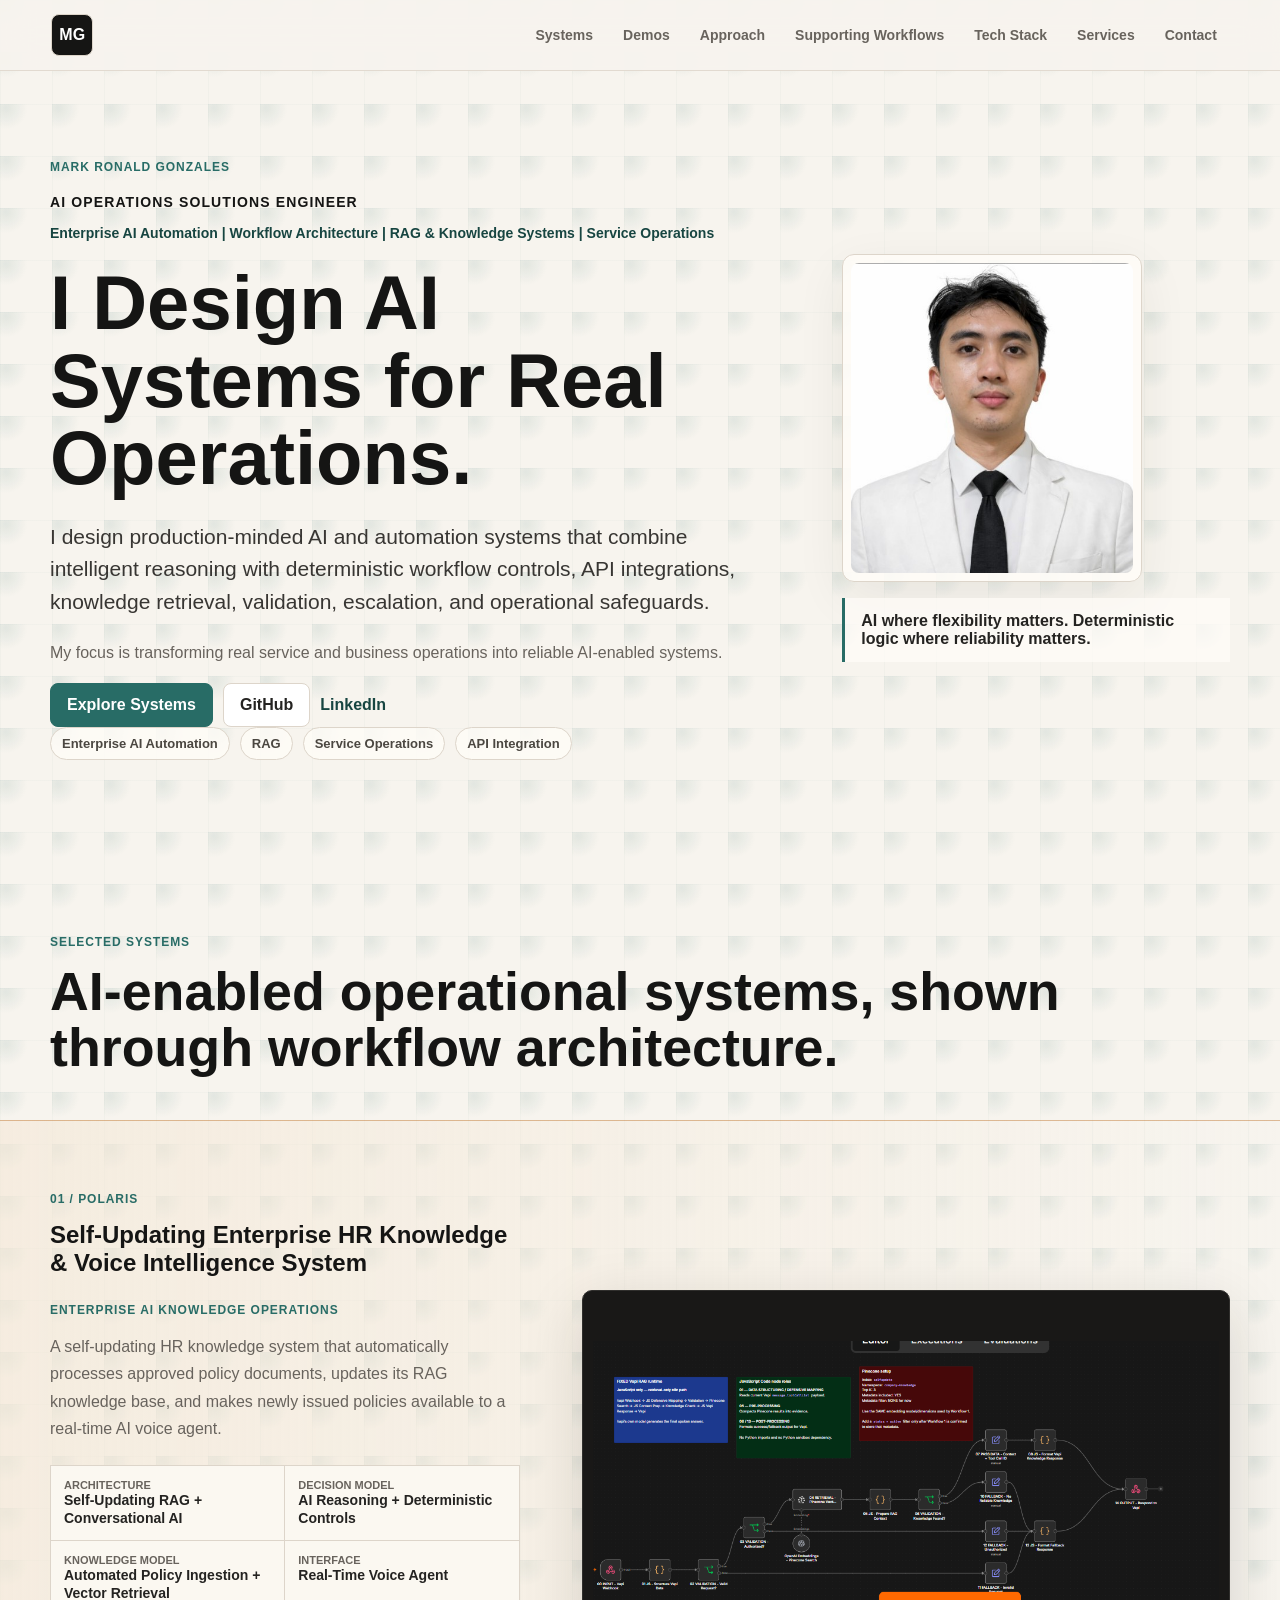
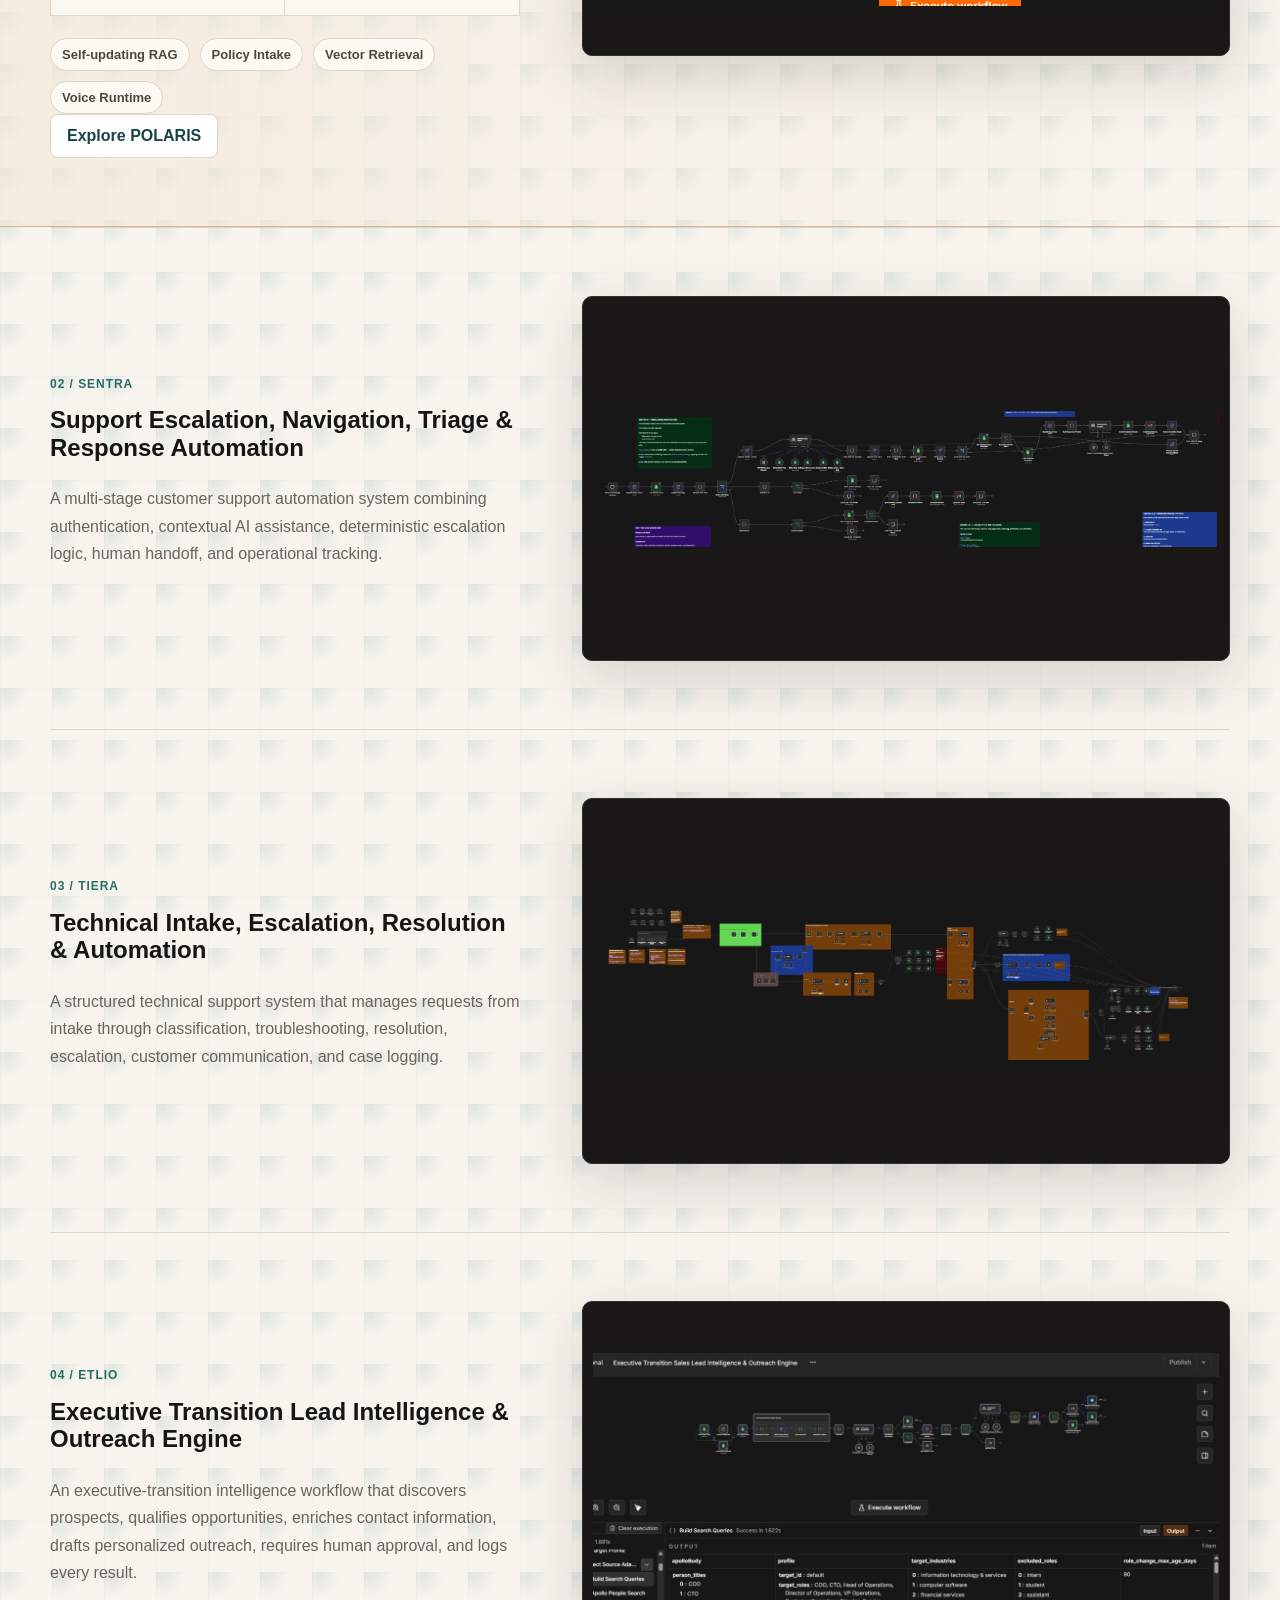
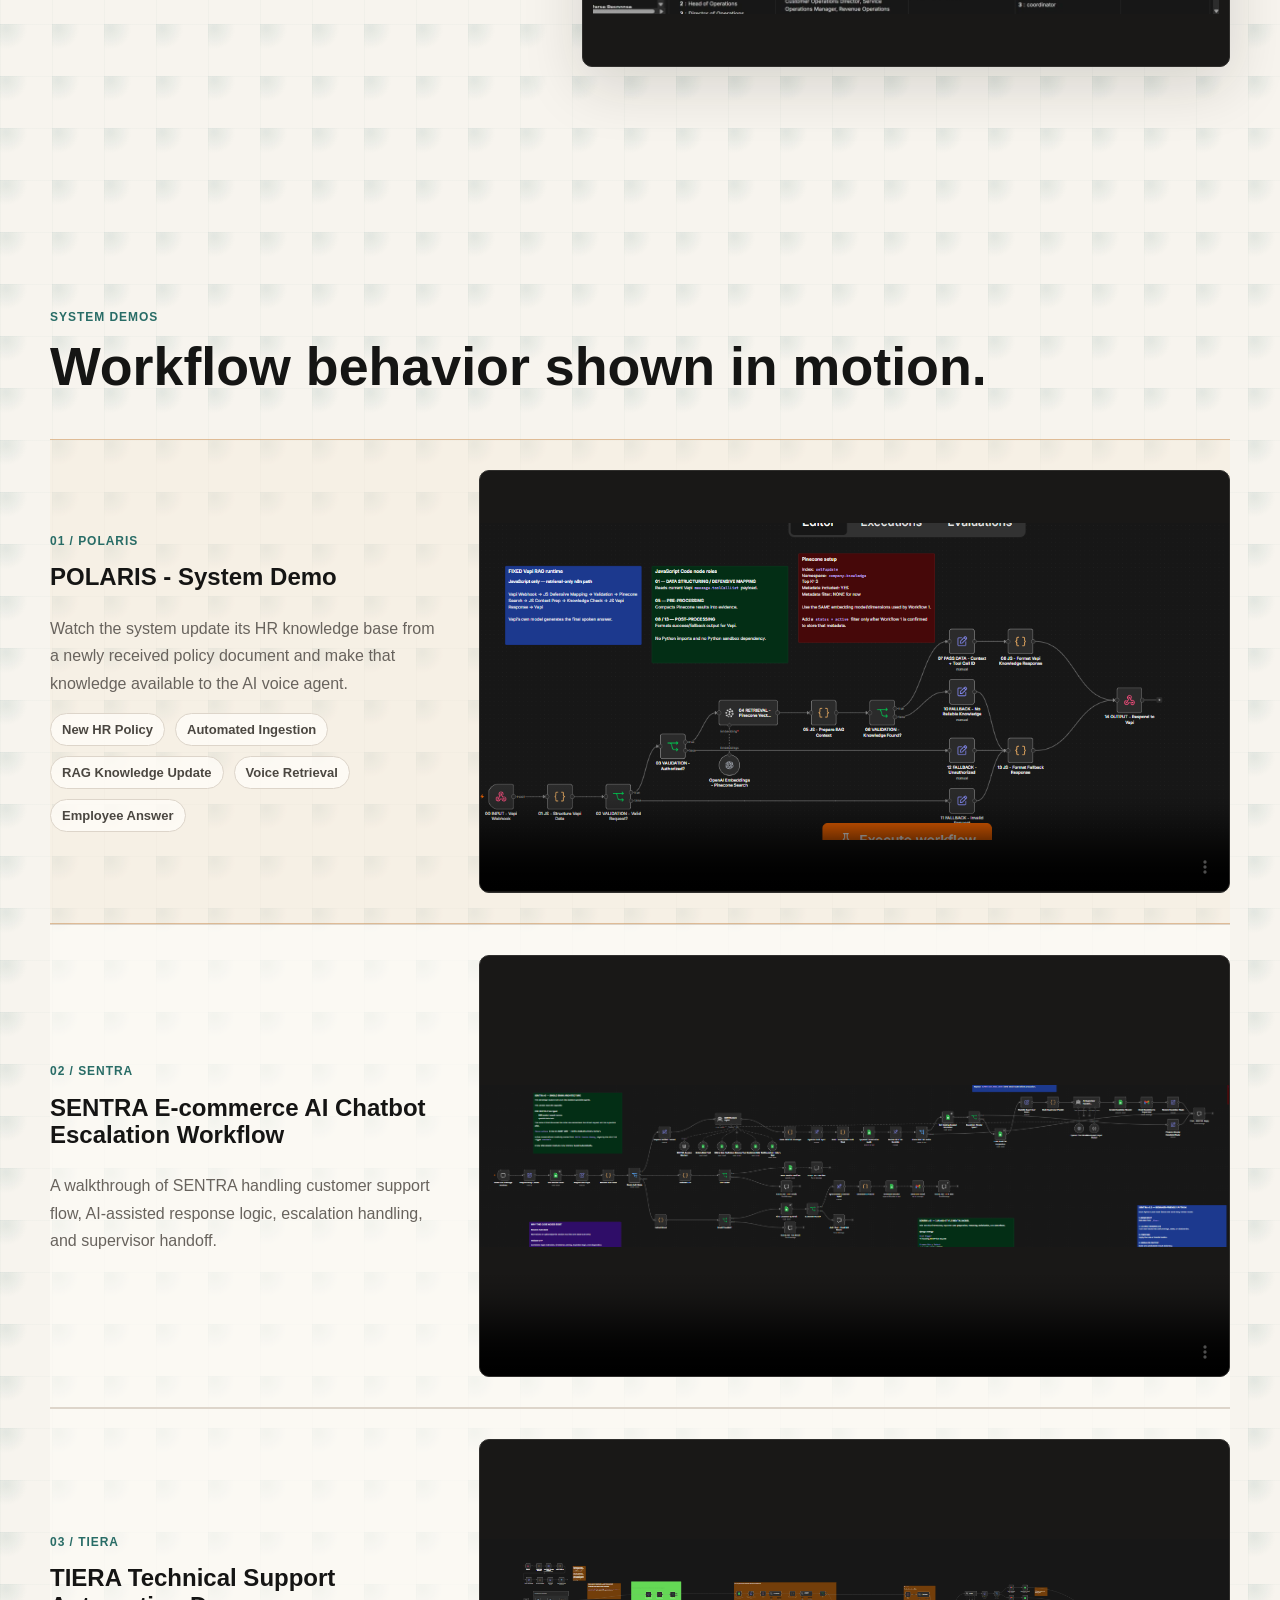
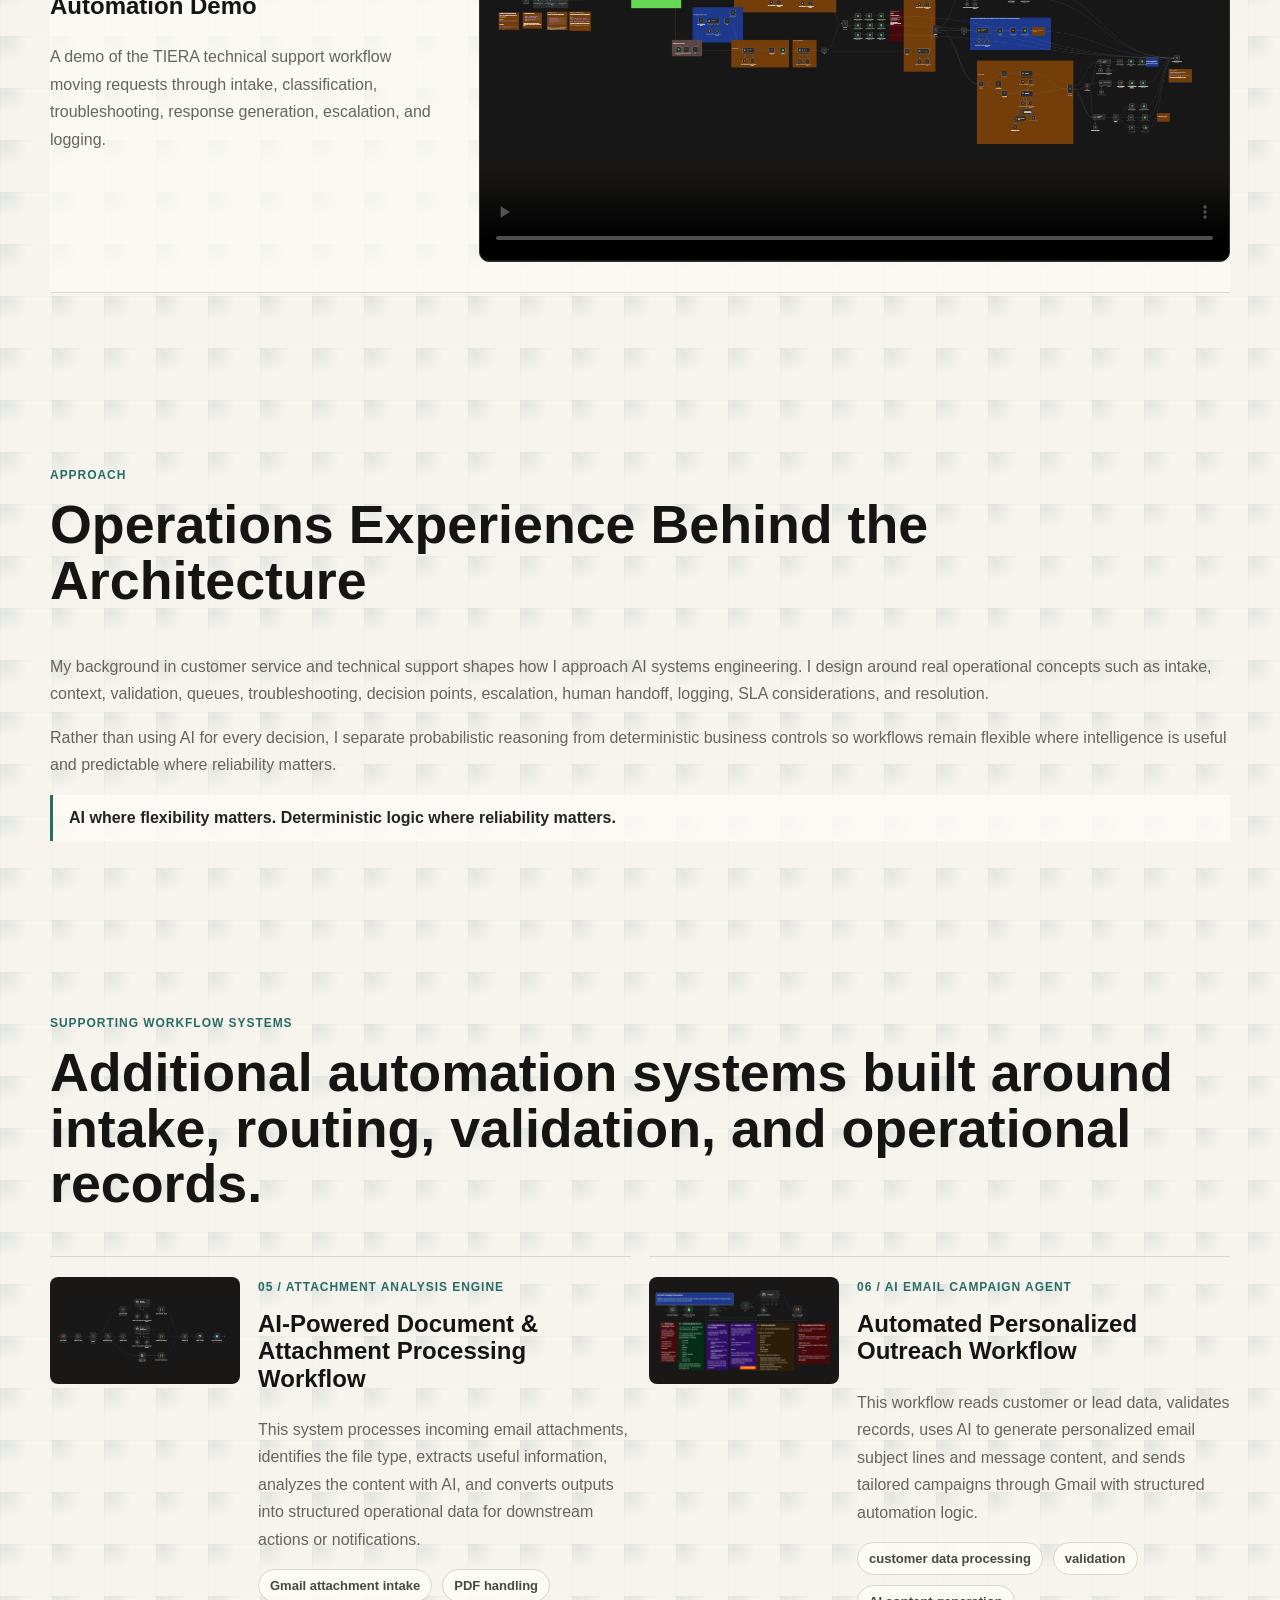
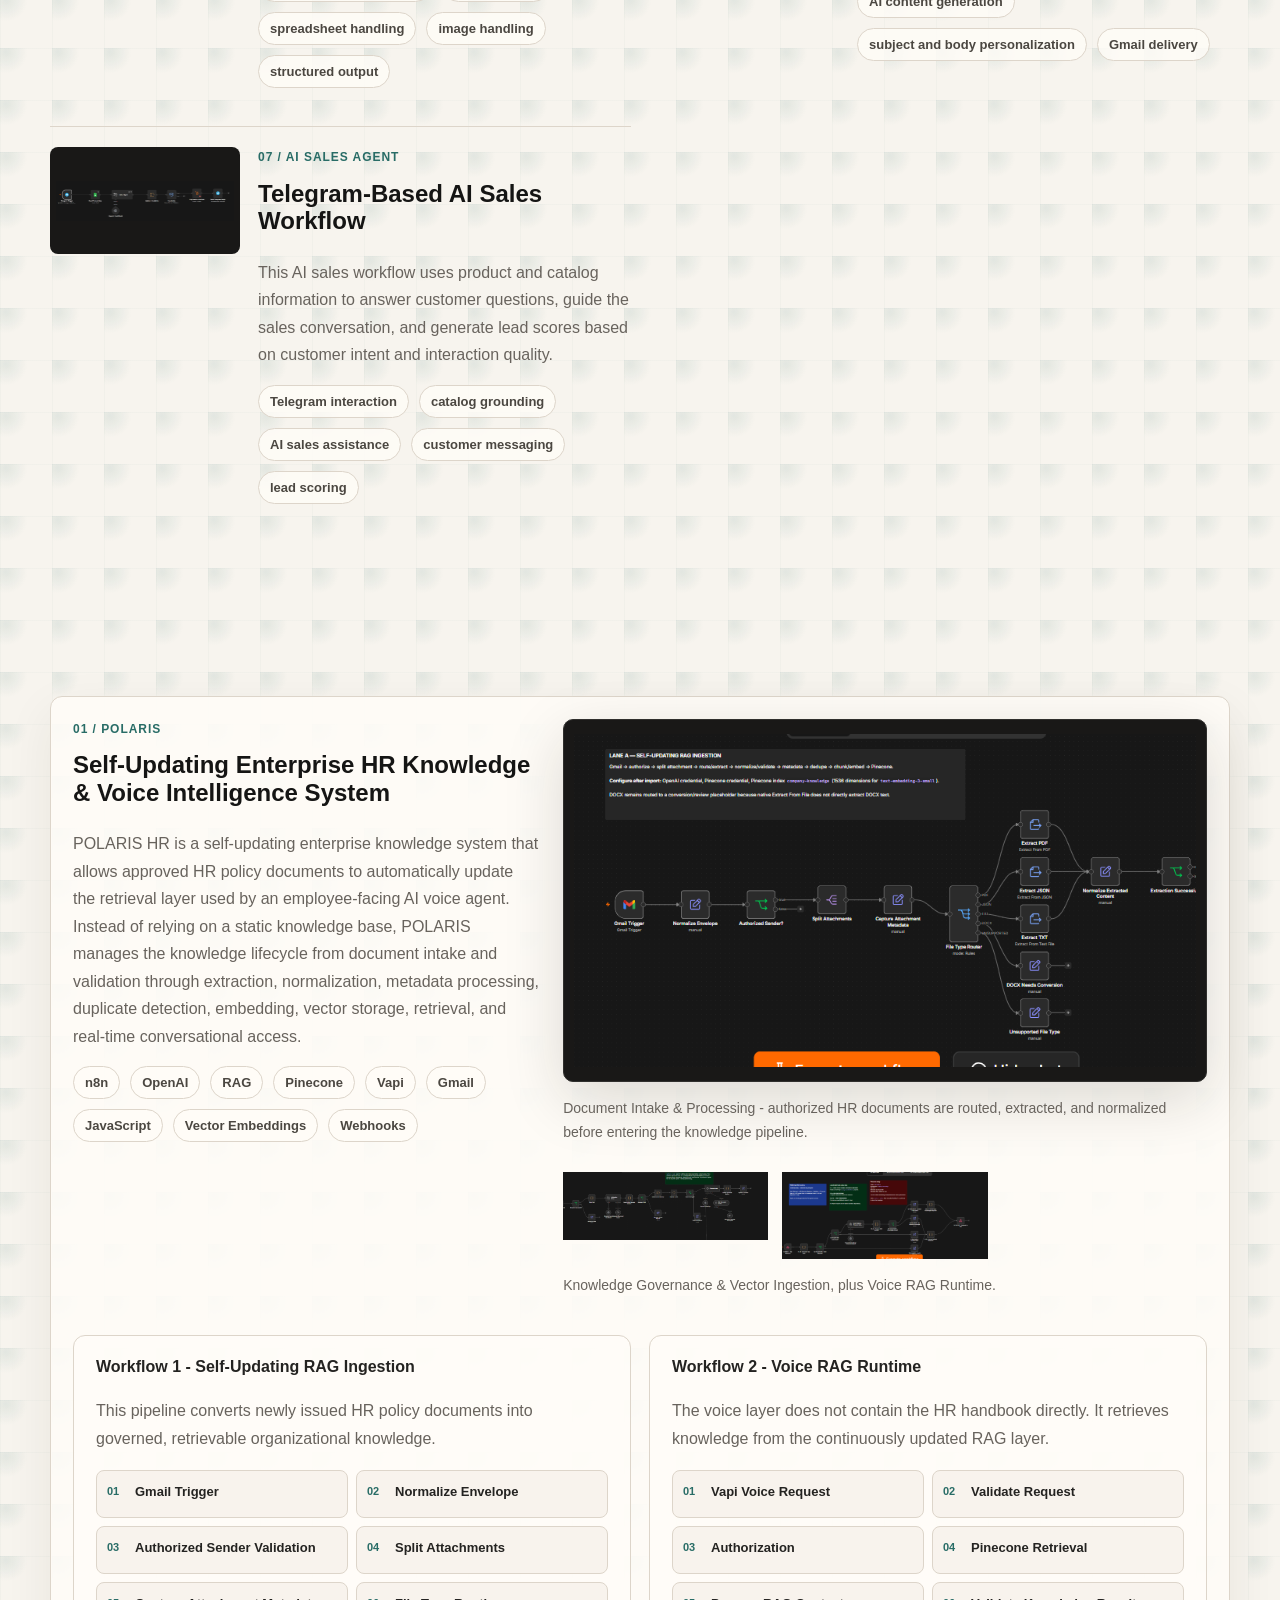
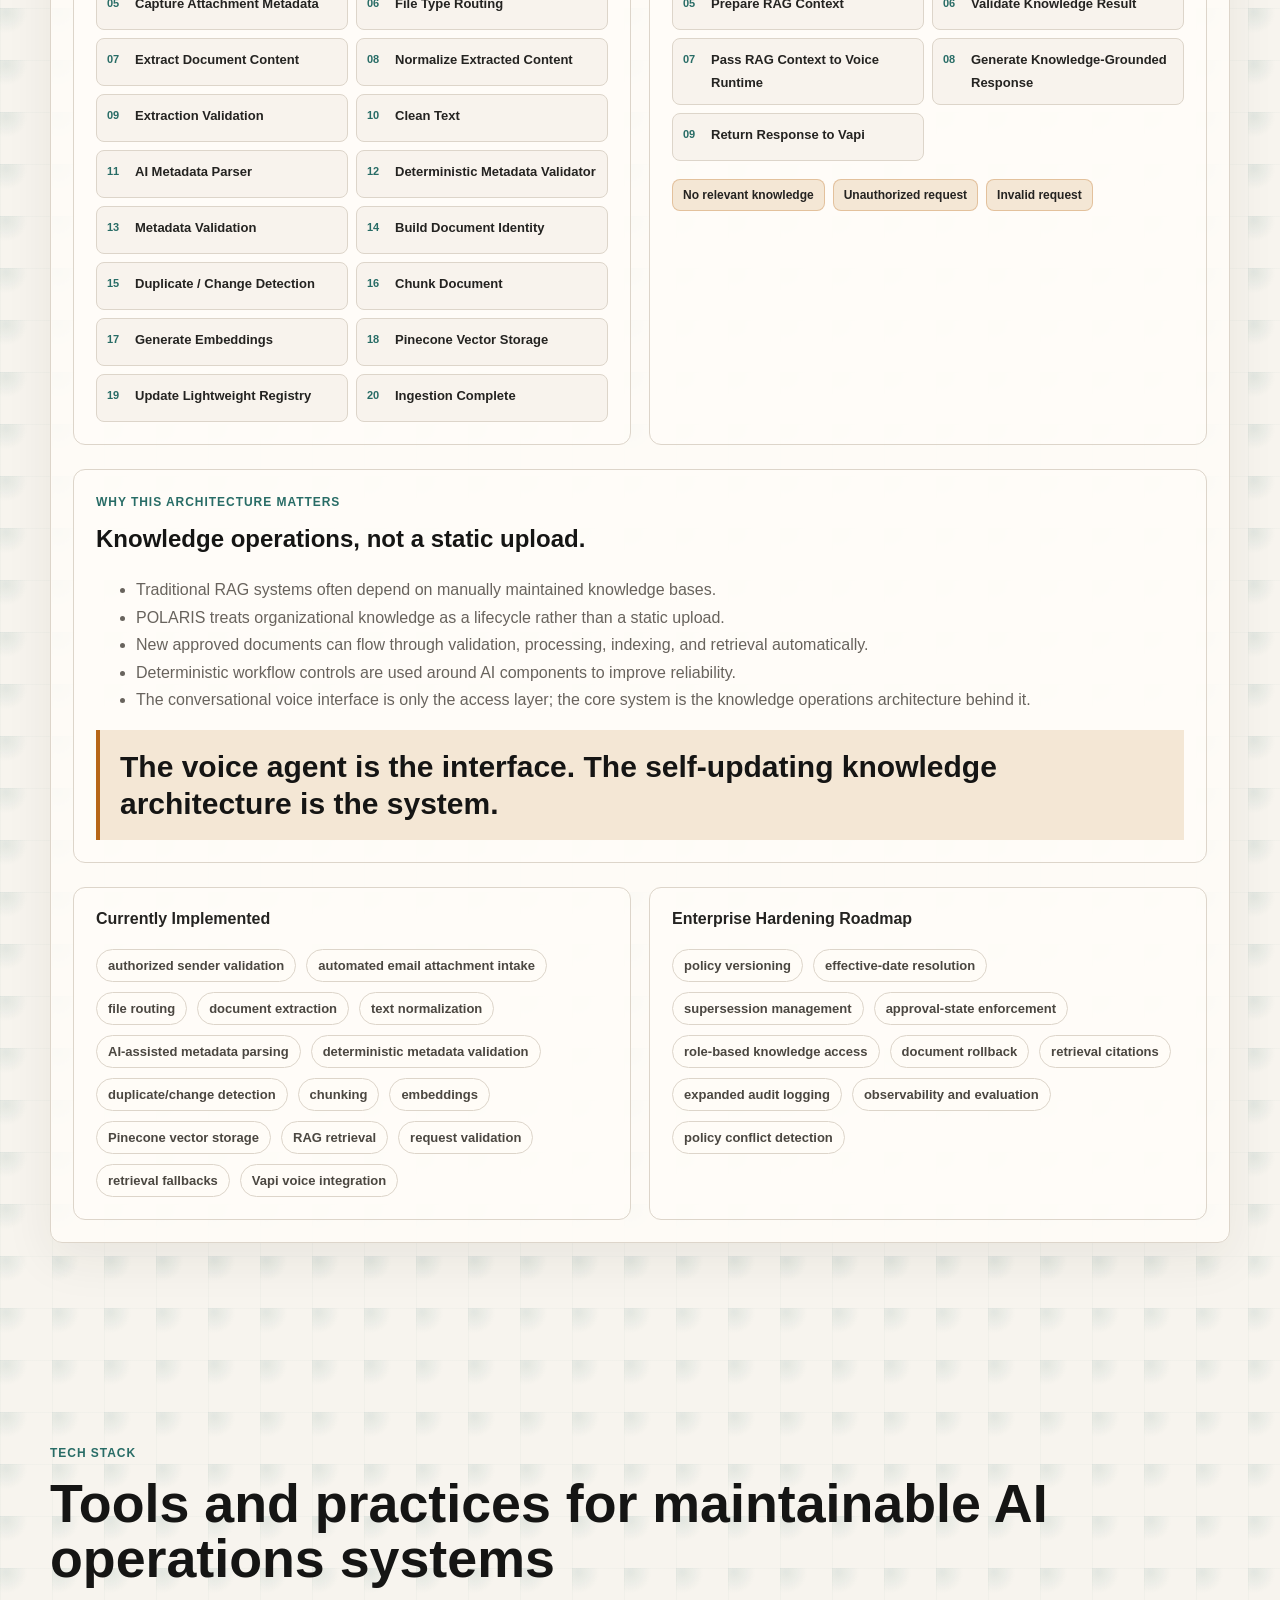
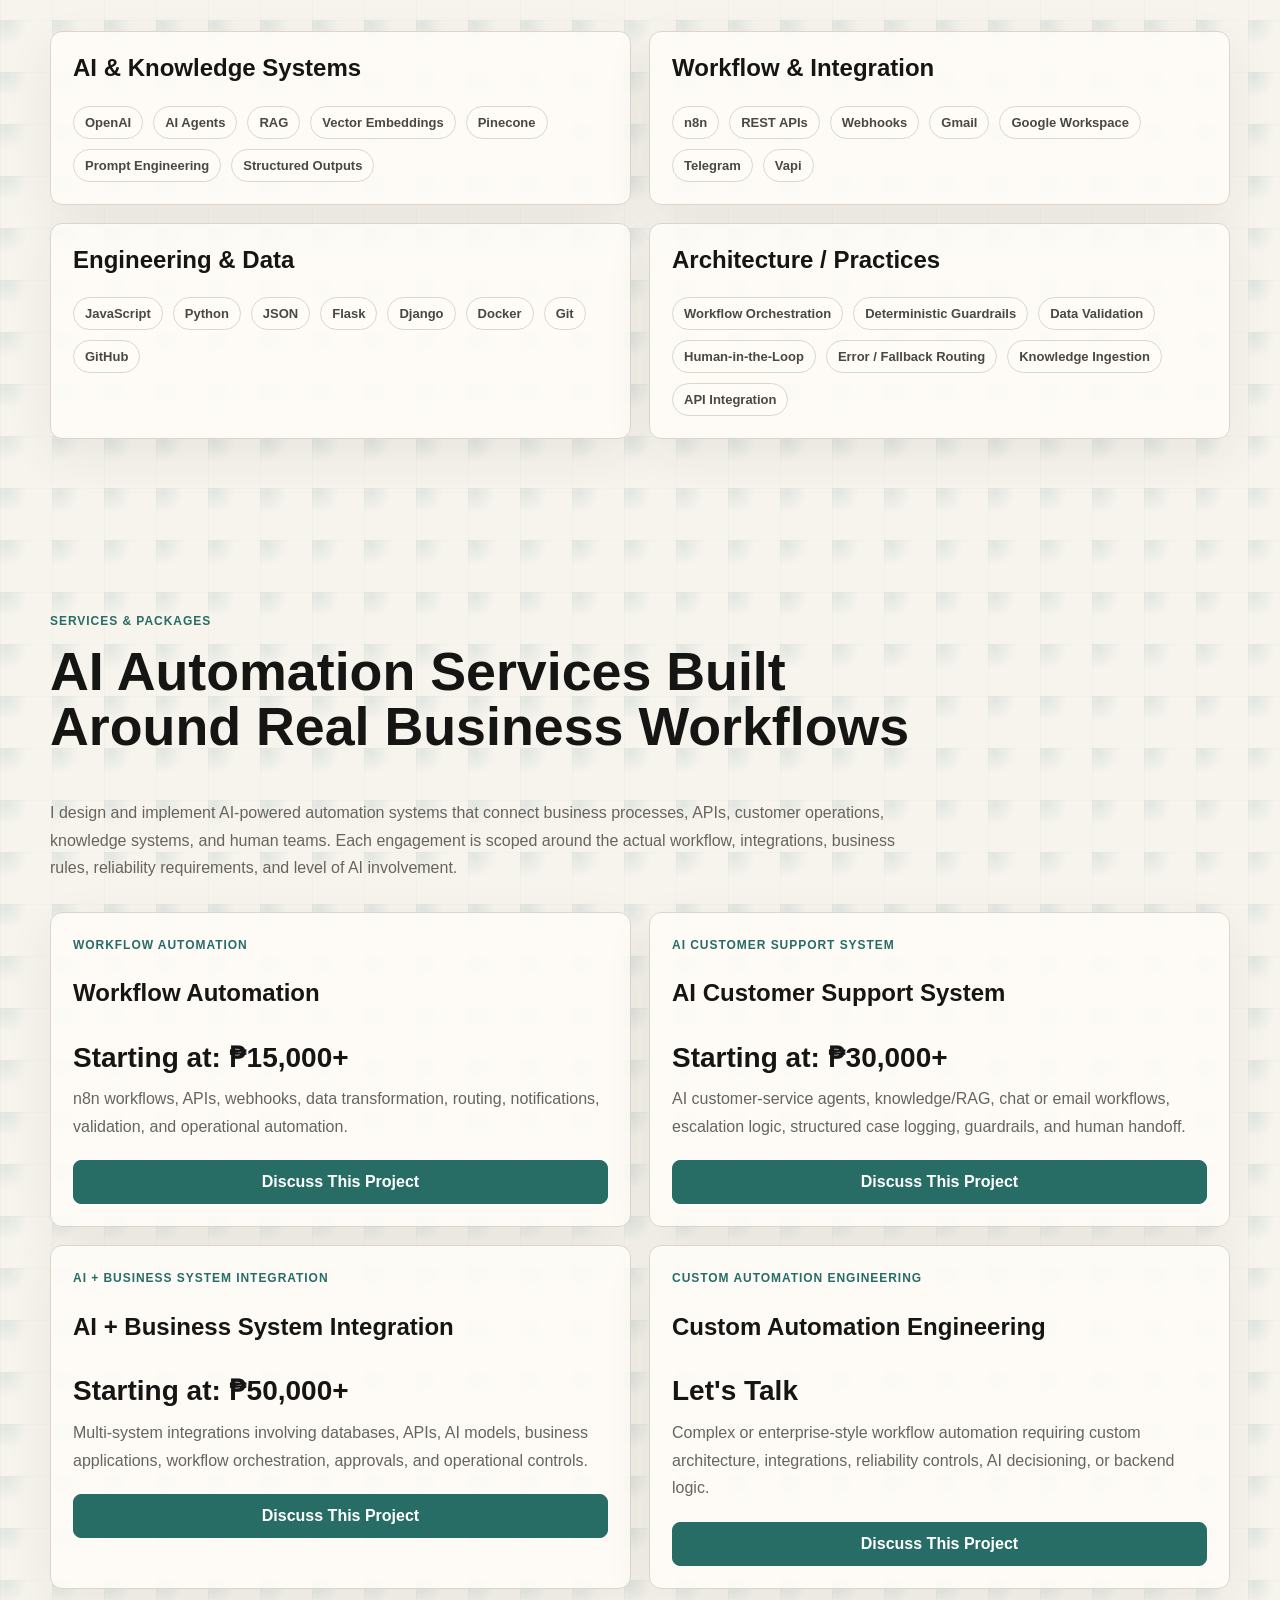
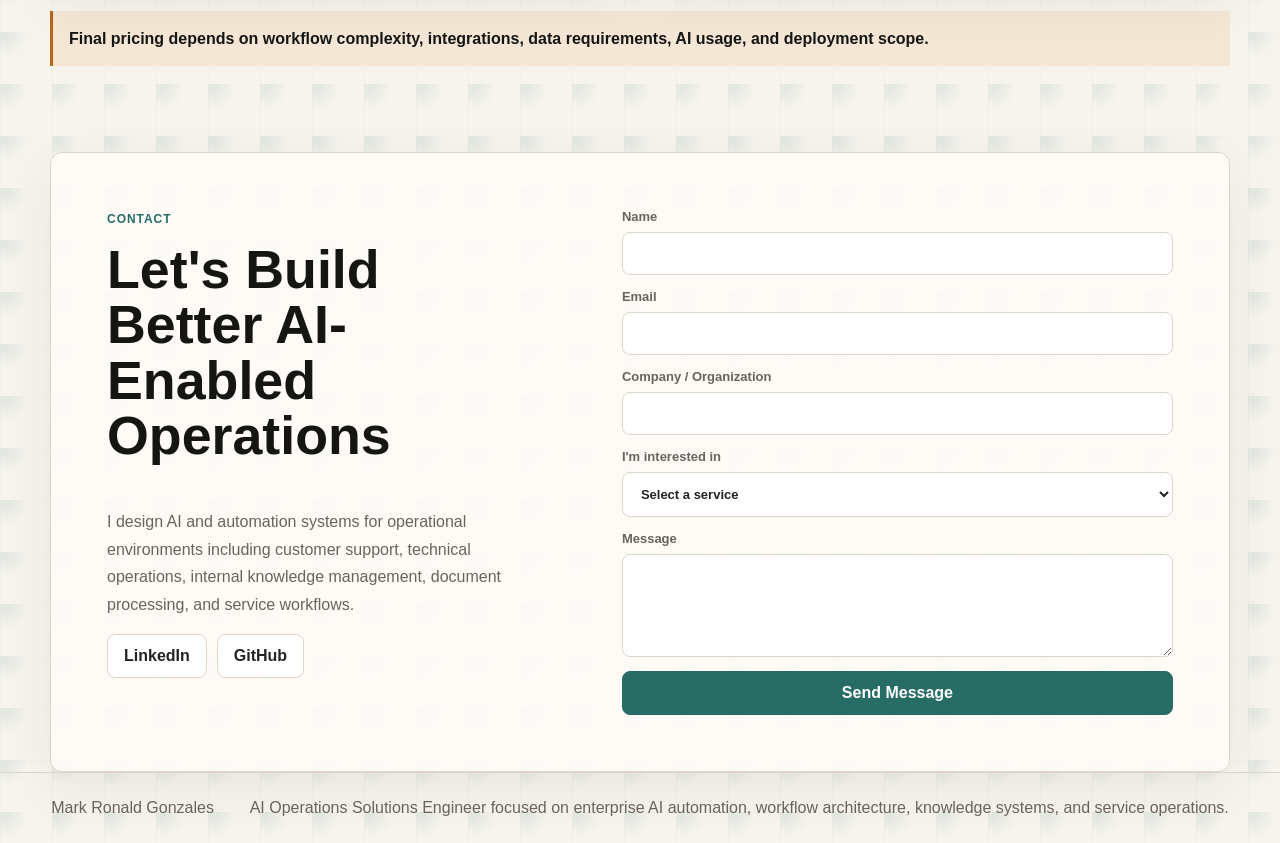
==== index.html @ 1e22f020 "Add services packages section" ====
<!doctype html>
<html lang="en">
<head>
  <meta charset="utf-8" />
  <meta name="viewport" content="width=device-width, initial-scale=1" />
  <title>Mark Ronald Gonzales | AI Operations Solutions Engineer</title>
  <meta name="description" content="Portfolio of Mark Ronald Gonzales, an AI Operations Solutions Engineer designing enterprise AI automation, RAG knowledge systems, workflow architecture, API integrations, and service operations solutions." />
  <meta property="og:title" content="Mark Ronald Gonzales | AI Operations Solutions Engineer" />
  <meta property="og:description" content="Enterprise AI automation, RAG knowledge systems, workflow architecture, API integrations, and service operations solutions." />
  <meta property="og:image" content="images/projects/polaris/Polaris3.png" />
  <style>
    :root{--background:#f7f4ee;--surface:#fffdf8;--ink:#151514;--foreground:#242321;--muted:#68635d;--line:#ddd5ca;--accent:#286c66;--accent-dark:#174541;--amber:#b86618;--amber-soft:#f4e7d5}*{box-sizing:border-box}html{scroll-behavior:smooth}body{margin:0;background:radial-gradient(circle at 12% 8%,rgba(40,108,102,.1),transparent 32%),linear-gradient(90deg,rgba(40,108,102,.026) 1px,transparent 1px),linear-gradient(180deg,rgba(40,108,102,.022) 1px,transparent 1px),var(--background);background-size:52px 52px;color:var(--foreground);font-family:Arial,Helvetica,sans-serif;letter-spacing:0}a{color:inherit;text-decoration:none}button,input,select,textarea{font:inherit;letter-spacing:0}button{cursor:pointer}img,video{display:block;max-width:100%}.nav{position:sticky;top:0;z-index:20;display:flex;justify-content:space-between;align-items:center;gap:20px;border-bottom:1px solid rgba(221,213,202,.82);background:rgba(247,244,238,.92);padding:14px clamp(18px,4vw,56px);backdrop-filter:blur(18px)}.brand{display:grid;height:42px;width:42px;place-items:center;border:1px solid var(--line);border-radius:8px;background:var(--ink);color:white;font-weight:800}.nav-links{display:flex;flex-wrap:wrap;gap:6px}.nav-links a{border-radius:8px;color:var(--muted);font-size:14px;font-weight:650;padding:10px 12px}.section{width:min(1180px,calc(100% - 36px));margin:0 auto;padding:86px 0}.hero{display:grid;grid-template-columns:minmax(0,.65fr) minmax(260px,.35fr);align-items:center;gap:clamp(28px,6vw,72px)}.eyebrow,.role,.project-subtitle,.system-number,.price-label{margin:0 0 12px;color:var(--accent);font-size:12px;font-weight:800;letter-spacing:.08em;text-transform:uppercase}.role{color:var(--ink);font-size:14px}.specialization{max-width:760px;margin:-4px 0 20px;color:var(--accent-dark);font-size:14px;font-weight:760;line-height:1.6}h1,h2,h3,h4,p{margin-top:0}h1{max-width:820px;margin-bottom:24px;color:var(--ink);font-size:clamp(44px,6vw,76px);font-weight:800;line-height:1.02}h2{color:var(--ink);font-size:clamp(31px,4.2vw,54px);font-weight:780;line-height:1.03}h3{color:var(--ink);font-size:24px;line-height:1.14}p,li{color:var(--muted);line-height:1.72}.hero-text{max-width:730px;color:#383633;font-size:clamp(18px,1.7vw,21px);line-height:1.55}.cta-row,.badges,.tags,.demo-flow{display:flex;flex-wrap:wrap;gap:10px;align-items:center}.button,.case-link{display:inline-flex;min-height:44px;align-items:center;justify-content:center;border:1px solid var(--line);border-radius:8px;background:white;font-weight:750;padding:11px 16px}.primary{border-color:var(--accent);background:var(--accent);color:white}.secondary{background:white}.text-link,.case-link{color:var(--accent-dark);font-weight:760}.badges span,.tags span,.stack span,.demo-flow span{border:1px solid var(--line);border-radius:999px;background:rgba(255,253,248,.8);color:#4b4741;font-size:13px;font-weight:650;padding:8px 11px}.portrait-card,.card,.case,.stack,.experience,.contact,.service-card{border:1px solid var(--line);border-radius:12px;background:rgba(255,253,248,.86);box-shadow:0 16px 50px rgba(47,42,35,.07)}.portrait-card{justify-self:center;width:min(300px,100%);overflow:hidden;padding:8px}.portrait-card img{width:100%;aspect-ratio:1/1.1;border-radius:8px;object-fit:cover;object-position:center top}.principle{margin-top:16px;border-left:3px solid var(--accent);background:rgba(255,253,248,.72);padding:14px 16px;font-weight:780}.system{display:grid;grid-template-columns:minmax(290px,.42fr) minmax(0,.58fr);gap:clamp(24px,5vw,62px);align-items:center;border-top:1px solid var(--line);padding:clamp(34px,6vw,68px) 0}.system.flagship{border-block:1px solid rgba(184,102,24,.42);background:linear-gradient(90deg,rgba(244,231,213,.58),rgba(255,253,248,0));margin-inline:calc((100vw - min(1180px,calc(100vw - 36px)))/-2);padding-inline:max(18px,calc((100vw - 1180px)/2))}.system-image,.gallery-frame{border:1px solid #302f2d;border-radius:10px;background:#191817;overflow:hidden;box-shadow:0 18px 60px rgba(29,26,22,.15)}.system-image img,.gallery-frame img{width:100%;aspect-ratio:16/9;object-fit:contain;padding:10px}.meta{display:grid;grid-template-columns:repeat(2,minmax(0,1fr));gap:1px;margin:22px 0;border:1px solid var(--line);background:var(--line)}.meta div{background:rgba(255,253,248,.88);padding:13px}.meta span{display:block;color:var(--muted);font-size:11px;font-weight:800;text-transform:uppercase}.meta strong{font-size:14px}.demo{display:grid;grid-template-columns:minmax(260px,.34fr) minmax(0,.66fr);gap:clamp(18px,4vw,42px);align-items:center;border-block:1px solid var(--line);background:rgba(255,253,248,.58);padding:clamp(18px,3vw,30px) 0}.demo:first-of-type{border-color:rgba(184,102,24,.38);background:rgba(244,231,213,.38)}.demo-video{width:100%;aspect-ratio:16/9;border:1px solid #302f2d;border-radius:10px;background:#191817}.case{display:grid;grid-template-columns:minmax(260px,.42fr) minmax(0,.58fr);gap:24px;padding:22px;margin-bottom:28px}.workflow-detail,.why,.status-grid{grid-column:1/-1}.workflow-detail,.status-grid,.stack-grid,.supporting,.services-grid{display:grid;grid-template-columns:repeat(2,minmax(0,1fr));gap:18px}.workflow,.why,.status-grid section{border:1px solid var(--line);border-radius:12px;background:rgba(255,253,248,.86);padding:22px}.steps{display:grid;grid-template-columns:repeat(2,minmax(0,1fr));gap:8px;margin:18px 0 0;padding:0;list-style:none;counter-reset:steps}.steps li{counter-increment:steps;position:relative;min-height:48px;border:1px solid var(--line);border-radius:8px;background:#f8f3ed;color:var(--foreground);font-size:13px;font-weight:700;padding:10px 10px 10px 38px}.steps li:before{content:counter(steps,decimal-leading-zero);position:absolute;left:10px;top:11px;color:var(--accent);font-size:11px}.fallbacks{display:flex;flex-wrap:wrap;gap:8px;margin-top:18px}.fallbacks strong{border:1px solid rgba(184,102,24,.3);border-radius:8px;background:var(--amber-soft);font-size:12px;padding:8px 10px}.why strong{display:block;border-left:4px solid var(--amber);background:var(--amber-soft);color:var(--ink);font-size:clamp(20px,2.5vw,30px);line-height:1.24;padding:18px 20px}.gallery{display:grid;gap:14px}.gallery-grid{display:grid;grid-template-columns:repeat(3,minmax(0,1fr));gap:14px}.caption{font-size:14px}.stack,.service-card{padding:22px}.stack div{display:flex;flex-wrap:wrap;gap:10px}.services-head{max-width:860px;margin-bottom:30px}.service-card{display:grid;align-content:start;gap:12px}.service-price{color:var(--ink);font-size:28px;font-weight:800;line-height:1.1}.service-card p:not(.price-label){margin-bottom:8px}.service-note{margin:22px 0 0;border-left:3px solid var(--amber);background:var(--amber-soft);color:var(--ink);font-weight:750;padding:14px 16px}.supporting article{display:grid;grid-template-columns:190px 1fr;gap:18px;border-top:1px solid var(--line);padding:20px 0}.supporting img{aspect-ratio:16/9;object-fit:contain;background:#191817;border-radius:8px;padding:6px}.experience,.contact{padding:clamp(26px,5vw,56px)}.contact{display:grid;grid-template-columns:.8fr 1fr;gap:clamp(28px,6vw,74px)}.contact-form{display:grid;gap:14px}.contact-form label{display:grid;gap:8px;color:var(--muted);font-size:13px;font-weight:750}.contact-form input,.contact-form select,.contact-form textarea{width:100%;border:1px solid var(--line);border-radius:8px;background:white;color:var(--foreground);padding:13px 14px}footer{display:flex;justify-content:space-between;gap:18px;border-top:1px solid var(--line);color:var(--muted);padding:26px clamp(18px,4vw,56px)}@media(max-width:980px){.hero,.system,.demo,.case,.workflow-detail,.status-grid,.stack-grid,.supporting,.contact{grid-template-columns:1fr}.hero{padding-top:54px}}@media(max-width:720px){.section{width:min(100% - 28px,1180px);padding:64px 0}.nav-links{display:none}h1{font-size:42px}.meta,.steps,.supporting article,.services-grid{grid-template-columns:1fr}footer{flex-direction:column}}
  </style>
</head>
<body>
  <nav class="nav"><a class="brand" href="#home">MG</a><div class="nav-links"><a href="#systems">Systems</a><a href="#demos">Demos</a><a href="#approach">Approach</a><a href="#supporting">Supporting Workflows</a><a href="#tech-stack">Tech Stack</a><a href="#services">Services</a><a href="#contact">Contact</a></div></nav>
  <main>
    <section id="home" class="hero section"><div><p class="eyebrow">Mark Ronald Gonzales</p><p class="role">AI Operations Solutions Engineer</p><p class="specialization">Enterprise AI Automation | Workflow Architecture | RAG & Knowledge Systems | Service Operations</p><h1>I Design AI Systems for Real Operations.</h1><p class="hero-text">I design production-minded AI and automation systems that combine intelligent reasoning with deterministic workflow controls, API integrations, knowledge retrieval, validation, escalation, and operational safeguards.</p><p>My focus is transforming real service and business operations into reliable AI-enabled systems.</p><div class="cta-row"><a class="button primary" href="#systems">Explore Systems</a><a class="button secondary" href="https://github.com/">GitHub</a><a class="text-link" href="https://www.linkedin.com/">LinkedIn</a></div><div class="badges"><span>Enterprise AI Automation</span><span>RAG</span><span>Service Operations</span><span>API Integration</span></div></div><aside><div class="portrait-card"><img src="images/profile/mark-gonzales.jpg" alt="Mark Ronald Gonzales"></div><div class="principle">AI where flexibility matters. Deterministic logic where reliability matters.</div></aside></section>
    <section id="systems" class="section"><p class="eyebrow">Selected Systems</p><h2>AI-enabled operational systems, shown through workflow architecture.</h2>
      <article class="system flagship"><div><p class="system-number">01 / POLARIS</p><h3>Self-Updating Enterprise HR Knowledge & Voice Intelligence System</h3><p class="project-subtitle">Enterprise AI Knowledge Operations</p><p>A self-updating HR knowledge system that automatically processes approved policy documents, updates its RAG knowledge base, and makes newly issued policies available to a real-time AI voice agent.</p><div class="meta"><div><span>Architecture</span><strong>Self-Updating RAG + Conversational AI</strong></div><div><span>Decision Model</span><strong>AI Reasoning + Deterministic Controls</strong></div><div><span>Knowledge Model</span><strong>Automated Policy Ingestion + Vector Retrieval</strong></div><div><span>Interface</span><strong>Real-Time Voice Agent</strong></div></div><div class="tags"><span>Self-updating RAG</span><span>Policy Intake</span><span>Vector Retrieval</span><span>Voice Runtime</span></div><a class="case-link" href="#case-polaris">Explore POLARIS</a></div><a class="system-image" href="images/projects/polaris/Polaris3.png"><img src="images/projects/polaris/Polaris3.png" alt="POLARIS voice RAG runtime architecture screenshot"></a></article>
      <article class="system"><div><p class="system-number">02 / SENTRA</p><h3>Support Escalation, Navigation, Triage & Response Automation</h3><p>A multi-stage customer support automation system combining authentication, contextual AI assistance, deterministic escalation logic, human handoff, and operational tracking.</p></div><a class="system-image" href="images/projects/sentra/v2/overview.png"><img src="images/projects/sentra/v2/overview.png" alt="SENTRA workflow architecture"></a></article>
      <article class="system"><div><p class="system-number">03 / TIERA</p><h3>Technical Intake, Escalation, Resolution & Automation</h3><p>A structured technical support system that manages requests from intake through classification, troubleshooting, resolution, escalation, customer communication, and case logging.</p></div><a class="system-image" href="images/projects/tiera/overview.png"><img src="images/projects/tiera/overview.png" alt="TIERA workflow architecture"></a></article>
      <article class="system"><div><p class="system-number">04 / ETLIO</p><h3>Executive Transition Lead Intelligence & Outreach Engine</h3><p>An executive-transition intelligence workflow that discovers prospects, qualifies opportunities, enriches contact information, drafts personalized outreach, requires human approval, and logs every result.</p></div><a class="system-image" href="images/projects/etlio/overview.jpeg"><img src="images/projects/etlio/overview.jpeg" alt="ETLIO workflow architecture"></a></article>
    </section>
    <section id="demos" class="section"><p class="eyebrow">System Demos</p><h2>Workflow behavior shown in motion.</h2><article class="demo"><div><p class="system-number">01 / POLARIS</p><h3>POLARIS - System Demo</h3><p>Watch the system update its HR knowledge base from a newly received policy document and make that knowledge available to the AI voice agent.</p><div class="demo-flow"><span>New HR Policy</span><span>Automated Ingestion</span><span>RAG Knowledge Update</span><span>Voice Retrieval</span><span>Employee Answer</span></div></div><video class="demo-video" controls preload="metadata" playsinline poster="images/projects/polaris/Polaris3.png"><source src="videos/polaris-demo.web.mp4" type="video/mp4"></video></article><article class="demo"><div><p class="system-number">02 / SENTRA</p><h3>SENTRA E-commerce AI Chatbot Escalation Workflow</h3><p>A walkthrough of SENTRA handling customer support flow, AI-assisted response logic, escalation handling, and supervisor handoff.</p></div><video class="demo-video" controls preload="metadata" playsinline poster="images/projects/sentra/v2/overview.png"><source src="videos/sentra-demo.web.mp4" type="video/mp4"></video></article><article class="demo"><div><p class="system-number">03 / TIERA</p><h3>TIERA Technical Support Automation Demo</h3><p>A demo of the TIERA technical support workflow moving requests through intake, classification, troubleshooting, response generation, escalation, and logging.</p></div><video class="demo-video" controls preload="metadata" playsinline poster="images/projects/tiera/overview.png"><source src="videos/tiera-demo.web.mp4" type="video/mp4"></video></article></section>
    <section id="approach" class="section"><p class="eyebrow">Approach</p><h2>Operations Experience Behind the Architecture</h2><p>My background in customer service and technical support shapes how I approach AI systems engineering. I design around real operational concepts such as intake, context, validation, queues, troubleshooting, decision points, escalation, human handoff, logging, SLA considerations, and resolution.</p><p>Rather than using AI for every decision, I separate probabilistic reasoning from deterministic business controls so workflows remain flexible where intelligence is useful and predictable where reliability matters.</p><div class="principle">AI where flexibility matters. Deterministic logic where reliability matters.</div></section>
    <section id="supporting" class="section"><p class="eyebrow">Supporting Workflow Systems</p><h2>Additional automation systems built around intake, routing, validation, and operational records.</h2><div class="supporting"><article><a href="images/projects/attachment-analysis/overview.png"><img src="images/projects/attachment-analysis/overview.png" alt="Attachment Analysis Engine workflow screenshot"></a><div><p class="system-number">05 / ATTACHMENT ANALYSIS ENGINE</p><h3>AI-Powered Document & Attachment Processing Workflow</h3><p>This system processes incoming email attachments, identifies the file type, extracts useful information, analyzes the content with AI, and converts outputs into structured operational data for downstream actions or notifications.</p><div class="tags"><span>Gmail attachment intake</span><span>PDF handling</span><span>spreadsheet handling</span><span>image handling</span><span>structured output</span></div></div></article><article><a href="images/projects/email-personalizer/overview.png"><img src="images/projects/email-personalizer/overview.png" alt="AI Email Campaign Personalizer workflow screenshot"></a><div><p class="system-number">06 / AI EMAIL CAMPAIGN AGENT</p><h3>Automated Personalized Outreach Workflow</h3><p>This workflow reads customer or lead data, validates records, uses AI to generate personalized email subject lines and message content, and sends tailored campaigns through Gmail with structured automation logic.</p><div class="tags"><span>customer data processing</span><span>validation</span><span>AI content generation</span><span>subject and body personalization</span><span>Gmail delivery</span></div></div></article><article><a href="images/projects/ai-sales-agent/overview.png"><img src="images/projects/ai-sales-agent/overview.png" alt="AI Sales Agent Telegram workflow screenshot"></a><div><p class="system-number">07 / AI SALES AGENT</p><h3>Telegram-Based AI Sales Workflow</h3><p>This AI sales workflow uses product and catalog information to answer customer questions, guide the sales conversation, and generate lead scores based on customer intent and interaction quality.</p><div class="tags"><span>Telegram interaction</span><span>catalog grounding</span><span>AI sales assistance</span><span>customer messaging</span><span>lead scoring</span></div></div></article></div></section>
    <section id="case-polaris" class="section"><article class="case"><div><p class="system-number">01 / POLARIS</p><h3>Self-Updating Enterprise HR Knowledge & Voice Intelligence System</h3><p>POLARIS HR is a self-updating enterprise knowledge system that allows approved HR policy documents to automatically update the retrieval layer used by an employee-facing AI voice agent. Instead of relying on a static knowledge base, POLARIS manages the knowledge lifecycle from document intake and validation through extraction, normalization, metadata processing, duplicate detection, embedding, vector storage, retrieval, and real-time conversational access.</p><div class="tags"><span>n8n</span><span>OpenAI</span><span>RAG</span><span>Pinecone</span><span>Vapi</span><span>Gmail</span><span>JavaScript</span><span>Vector Embeddings</span><span>Webhooks</span></div></div><div class="gallery"><div class="gallery-frame"><a href="images/projects/polaris/polaris1.png"><img src="images/projects/polaris/polaris1.png" alt="POLARIS document intake and processing workflow screenshot"></a></div><p class="caption">Document Intake & Processing - authorized HR documents are routed, extracted, and normalized before entering the knowledge pipeline.</p><div class="gallery-grid"><a href="images/projects/polaris/polaris2.png"><img src="images/projects/polaris/polaris2.png" alt="POLARIS knowledge governance and vector ingestion workflow screenshot"></a><a href="images/projects/polaris/Polaris3.png"><img src="images/projects/polaris/Polaris3.png" alt="POLARIS voice RAG runtime workflow screenshot"></a></div><p class="caption">Knowledge Governance & Vector Ingestion, plus Voice RAG Runtime.</p></div><div class="workflow-detail"><section class="workflow"><h4>Workflow 1 - Self-Updating RAG Ingestion</h4><p>This pipeline converts newly issued HR policy documents into governed, retrievable organizational knowledge.</p><ol class="steps"><li>Gmail Trigger</li><li>Normalize Envelope</li><li>Authorized Sender Validation</li><li>Split Attachments</li><li>Capture Attachment Metadata</li><li>File Type Routing</li><li>Extract Document Content</li><li>Normalize Extracted Content</li><li>Extraction Validation</li><li>Clean Text</li><li>AI Metadata Parser</li><li>Deterministic Metadata Validator</li><li>Metadata Validation</li><li>Build Document Identity</li><li>Duplicate / Change Detection</li><li>Chunk Document</li><li>Generate Embeddings</li><li>Pinecone Vector Storage</li><li>Update Lightweight Registry</li><li>Ingestion Complete</li></ol></section><section class="workflow"><h4>Workflow 2 - Voice RAG Runtime</h4><p>The voice layer does not contain the HR handbook directly. It retrieves knowledge from the continuously updated RAG layer.</p><ol class="steps"><li>Vapi Voice Request</li><li>Validate Request</li><li>Authorization</li><li>Pinecone Retrieval</li><li>Prepare RAG Context</li><li>Validate Knowledge Result</li><li>Pass RAG Context to Voice Runtime</li><li>Generate Knowledge-Grounded Response</li><li>Return Response to Vapi</li></ol><div class="fallbacks"><strong>No relevant knowledge</strong><strong>Unauthorized request</strong><strong>Invalid request</strong></div></section></div><section class="why"><p class="eyebrow">Why This Architecture Matters</p><h3>Knowledge operations, not a static upload.</h3><ul><li>Traditional RAG systems often depend on manually maintained knowledge bases.</li><li>POLARIS treats organizational knowledge as a lifecycle rather than a static upload.</li><li>New approved documents can flow through validation, processing, indexing, and retrieval automatically.</li><li>Deterministic workflow controls are used around AI components to improve reliability.</li><li>The conversational voice interface is only the access layer; the core system is the knowledge operations architecture behind it.</li></ul><strong>The voice agent is the interface. The self-updating knowledge architecture is the system.</strong></section><div class="status-grid"><section><h4>Currently Implemented</h4><div class="tags"><span>authorized sender validation</span><span>automated email attachment intake</span><span>file routing</span><span>document extraction</span><span>text normalization</span><span>AI-assisted metadata parsing</span><span>deterministic metadata validation</span><span>duplicate/change detection</span><span>chunking</span><span>embeddings</span><span>Pinecone vector storage</span><span>RAG retrieval</span><span>request validation</span><span>retrieval fallbacks</span><span>Vapi voice integration</span></div></section><section><h4>Enterprise Hardening Roadmap</h4><div class="tags"><span>policy versioning</span><span>effective-date resolution</span><span>supersession management</span><span>approval-state enforcement</span><span>role-based knowledge access</span><span>document rollback</span><span>retrieval citations</span><span>expanded audit logging</span><span>observability and evaluation</span><span>policy conflict detection</span></div></section></div></article></section>
    <section id="tech-stack" class="section"><p class="eyebrow">Tech Stack</p><h2>Tools and practices for maintainable AI operations systems</h2><div class="stack-grid"><article class="stack"><h3>AI & Knowledge Systems</h3><div><span>OpenAI</span><span>AI Agents</span><span>RAG</span><span>Vector Embeddings</span><span>Pinecone</span><span>Prompt Engineering</span><span>Structured Outputs</span></div></article><article class="stack"><h3>Workflow & Integration</h3><div><span>n8n</span><span>REST APIs</span><span>Webhooks</span><span>Gmail</span><span>Google Workspace</span><span>Telegram</span><span>Vapi</span></div></article><article class="stack"><h3>Engineering & Data</h3><div><span>JavaScript</span><span>Python</span><span>JSON</span><span>Flask</span><span>Django</span><span>Docker</span><span>Git</span><span>GitHub</span></div></article><article class="stack"><h3>Architecture / Practices</h3><div><span>Workflow Orchestration</span><span>Deterministic Guardrails</span><span>Data Validation</span><span>Human-in-the-Loop</span><span>Error / Fallback Routing</span><span>Knowledge Ingestion</span><span>API Integration</span></div></article></div></section>
    <section id="services" class="section"><div class="services-head"><p class="eyebrow">Services & Packages</p><h2>AI Automation Services Built Around Real Business Workflows</h2><p>I design and implement AI-powered automation systems that connect business processes, APIs, customer operations, knowledge systems, and human teams. Each engagement is scoped around the actual workflow, integrations, business rules, reliability requirements, and level of AI involvement.</p></div><div class="services-grid"><article class="service-card"><p class="price-label">Workflow Automation</p><h3>Workflow Automation</h3><strong class="service-price">Starting at: ₱15,000+</strong><p>n8n workflows, APIs, webhooks, data transformation, routing, notifications, validation, and operational automation.</p><button class="button primary" type="button" data-service="Workflow Automation — ₱15,000+">Discuss This Project</button></article><article class="service-card"><p class="price-label">AI Customer Support System</p><h3>AI Customer Support System</h3><strong class="service-price">Starting at: ₱30,000+</strong><p>AI customer-service agents, knowledge/RAG, chat or email workflows, escalation logic, structured case logging, guardrails, and human handoff.</p><button class="button primary" type="button" data-service="AI Customer Support System — ₱30,000+">Discuss This Project</button></article><article class="service-card"><p class="price-label">AI + Business System Integration</p><h3>AI + Business System Integration</h3><strong class="service-price">Starting at: ₱50,000+</strong><p>Multi-system integrations involving databases, APIs, AI models, business applications, workflow orchestration, approvals, and operational controls.</p><button class="button primary" type="button" data-service="AI + Business System Integration — ₱50,000+">Discuss This Project</button></article><article class="service-card"><p class="price-label">Custom Automation Engineering</p><h3>Custom Automation Engineering</h3><strong class="service-price">Let's Talk</strong><p>Complex or enterprise-style workflow automation requiring custom architecture, integrations, reliability controls, AI decisioning, or backend logic.</p><button class="button primary" type="button" data-service="Custom Automation Engineering">Discuss This Project</button></article></div><p class="service-note">Final pricing depends on workflow complexity, integrations, data requirements, AI usage, and deployment scope.</p></section>
    <section id="contact" class="section contact"><div><p class="eyebrow">Contact</p><h2>Let's Build Better AI-Enabled Operations</h2><p>I design AI and automation systems for operational environments including customer support, technical operations, internal knowledge management, document processing, and service workflows.</p><div class="cta-row"><a class="button secondary" href="https://www.linkedin.com/">LinkedIn</a><a class="button secondary" href="https://github.com/">GitHub</a></div></div><form class="contact-form" id="contact-form" action="mailto:gonzalmq4112@gmail.com" method="post" enctype="text/plain"><label>Name<input id="contact-name" name="Name" required></label><label>Email<input id="contact-email" name="Email" type="email" required></label><label>Company / Organization<input id="contact-company" name="Company"></label><label>I'm interested in<select id="contact-service" name="Selected Service" required><option value="">Select a service</option><option>Workflow Automation — ₱15,000+</option><option>AI Customer Support System — ₱30,000+</option><option>AI + Business System Integration — ₱50,000+</option><option>Custom Automation Engineering</option><option>General Inquiry</option></select></label><label>Message<textarea id="contact-message" name="Message" rows="5" required></textarea></label><button class="button primary" type="submit">Send Message</button></form></section>
  </main>
  <footer><span>Mark Ronald Gonzales</span><span>AI Operations Solutions Engineer focused on enterprise AI automation, workflow architecture, knowledge systems, and service operations.</span></footer>
  <script>
    const contactForm = document.getElementById('contact-form');
    const serviceSelect = document.getElementById('contact-service');
    const contactSection = document.getElementById('contact');

    document.querySelectorAll('[data-service]').forEach((button) => {
      button.addEventListener('click', () => {
        serviceSelect.value = button.dataset.service;
        contactSection.scrollIntoView({ behavior: 'smooth', block: 'start' });
        setTimeout(() => document.getElementById('contact-name').focus(), 450);
      });
    });

    contactForm.addEventListener('submit', (event) => {
      event.preventDefault();
      const service = serviceSelect.value || 'General Inquiry';
      const body = [
        `Name: ${document.getElementById('contact-name').value}`,
        `Email: ${document.getElementById('contact-email').value}`,
        `Company: ${document.getElementById('contact-company').value}`,
        `Selected Service: ${service}`,
        '',
        'Message:',
        document.getElementById('contact-message').value,
      ].join('\n');
      window.location.href = `mailto:gonzalmq4112@gmail.com?subject=${encodeURIComponent(`Portfolio Inquiry — ${service.split(' — ')[0]}`)}&body=${encodeURIComponent(body)}`;
    });
  </script>
</body>
</html>
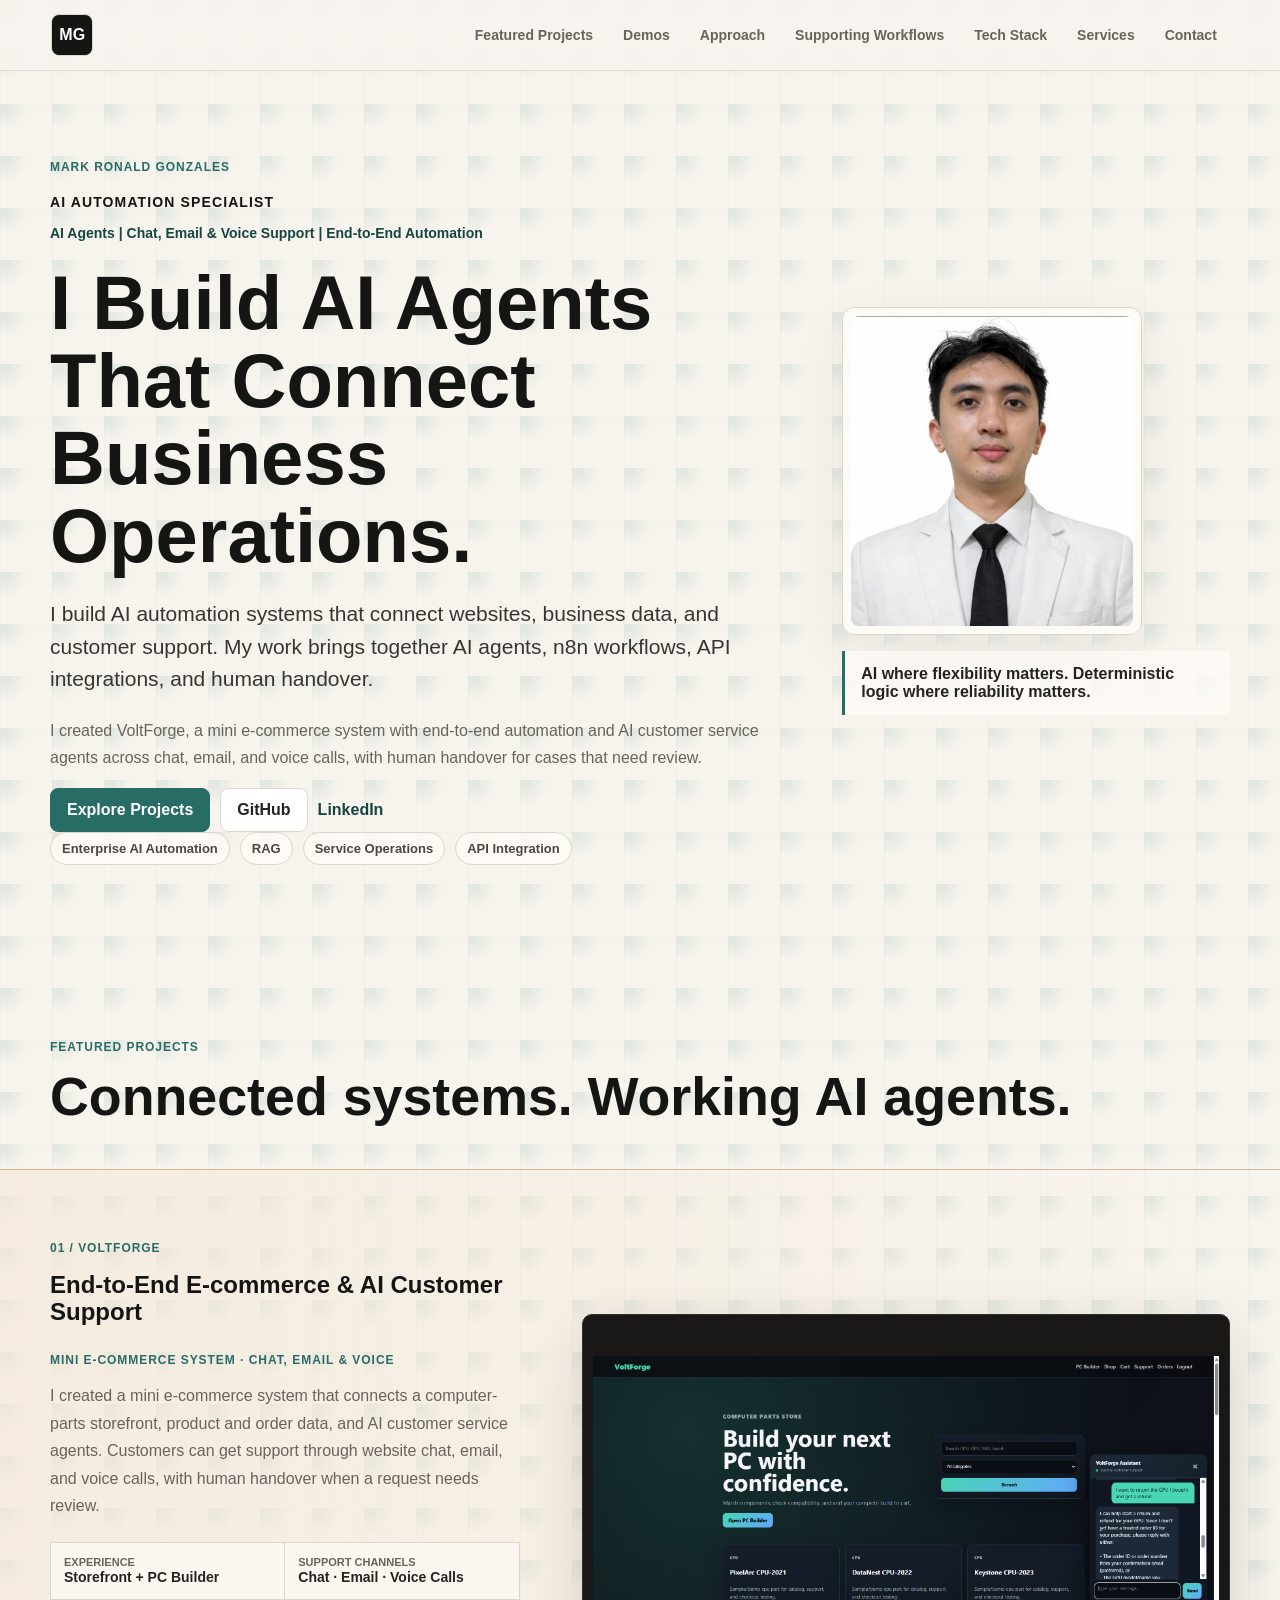
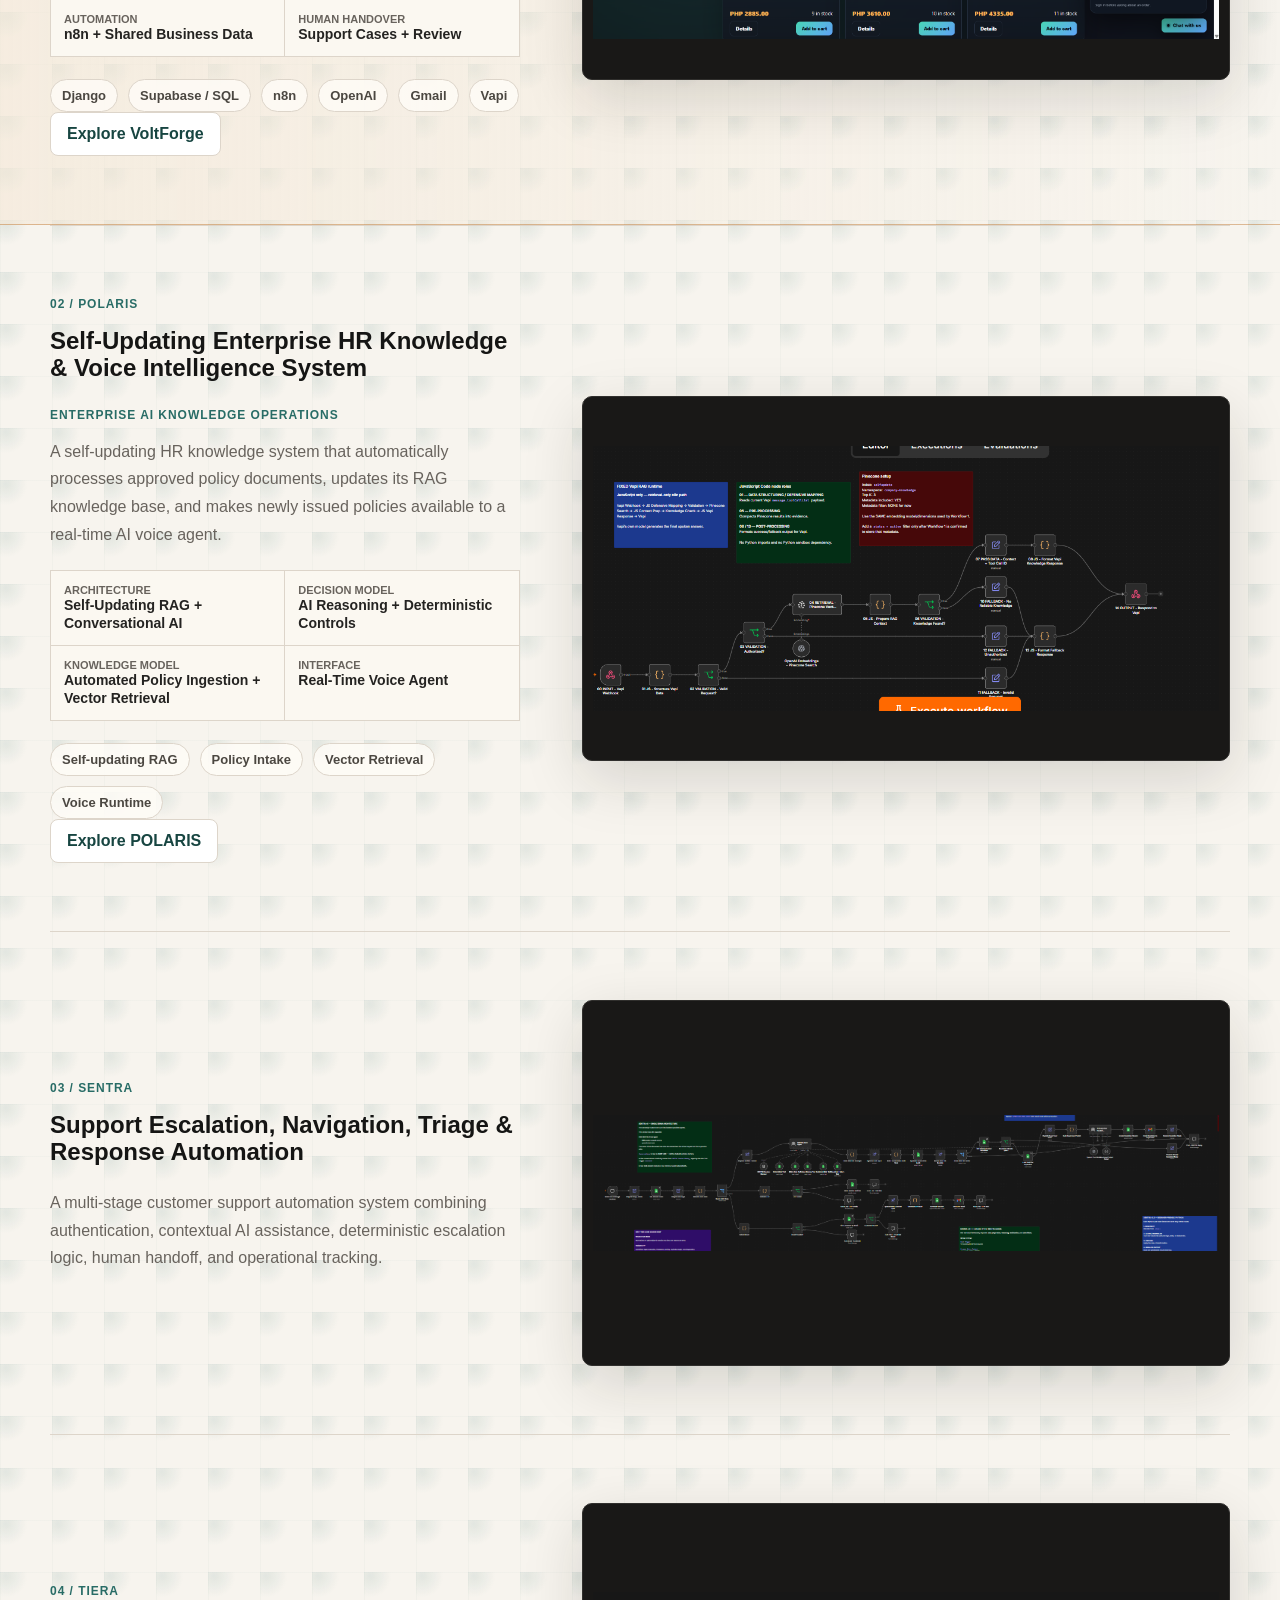
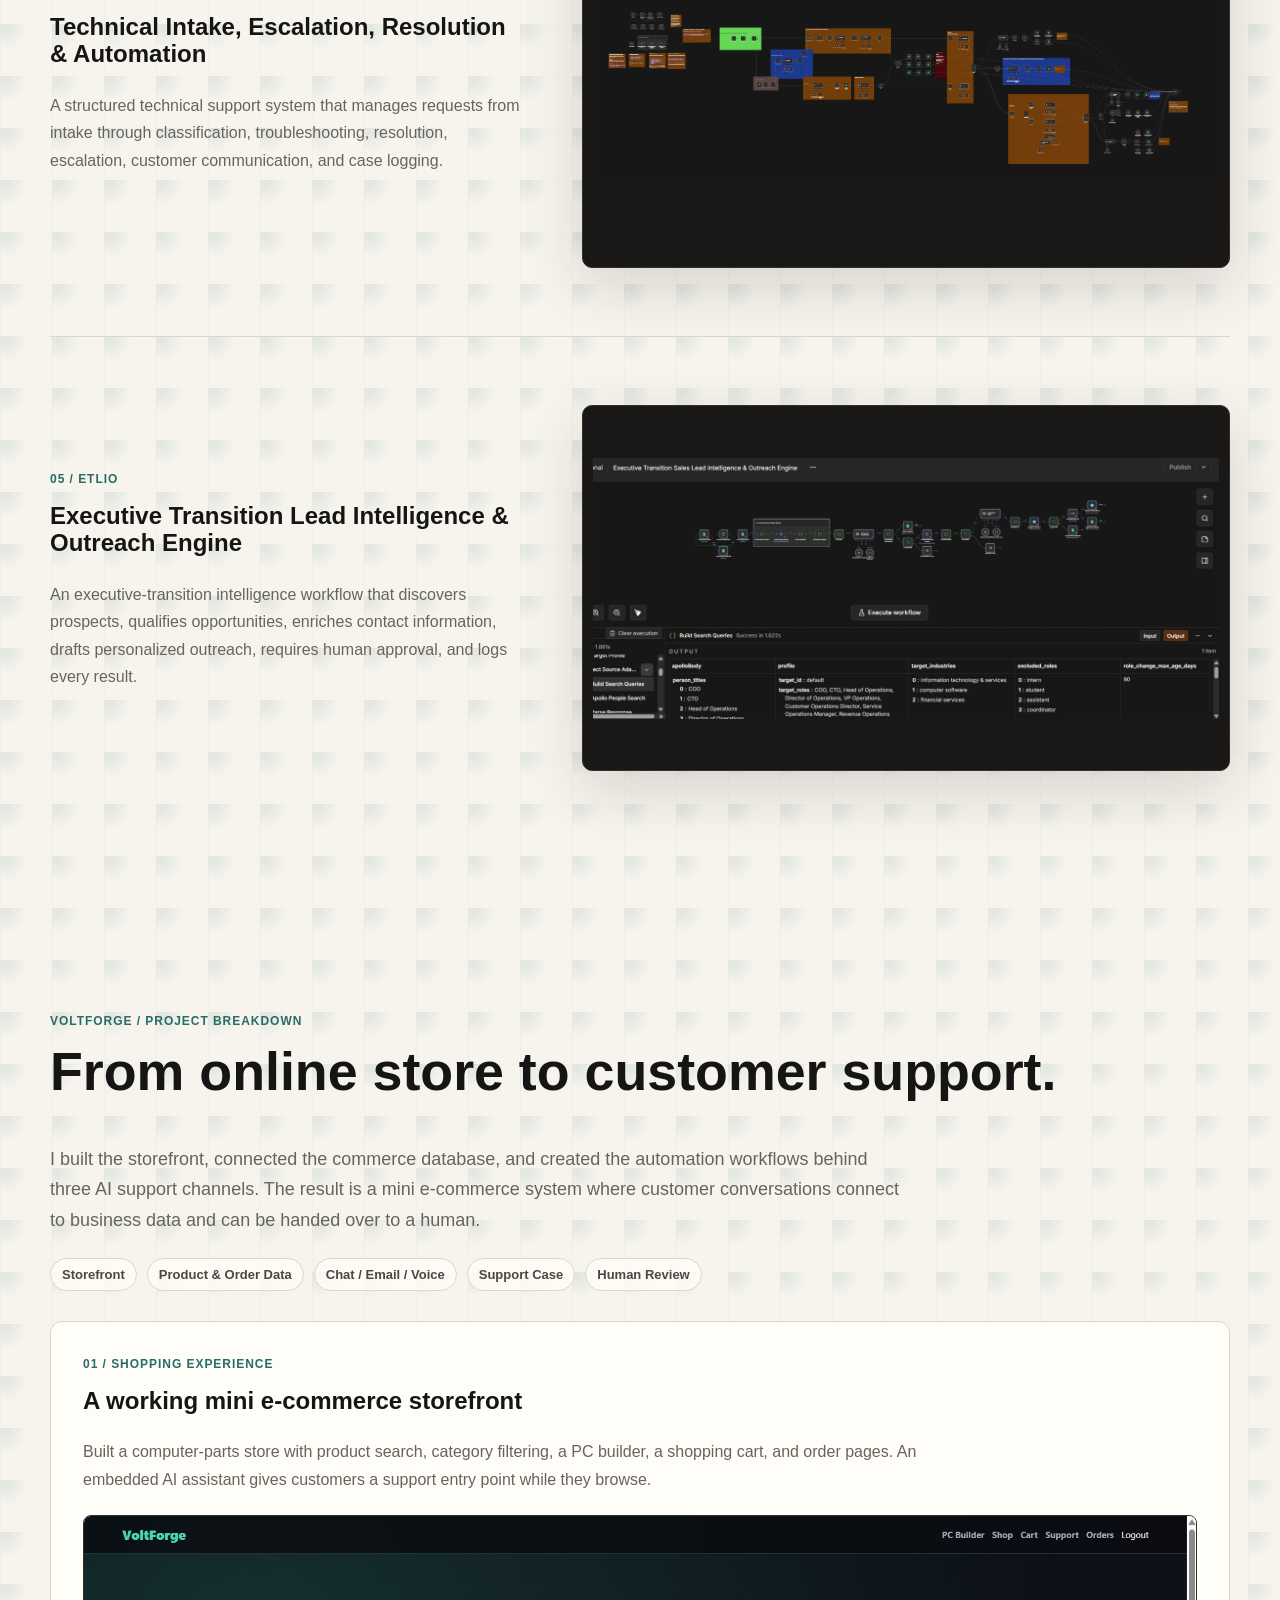
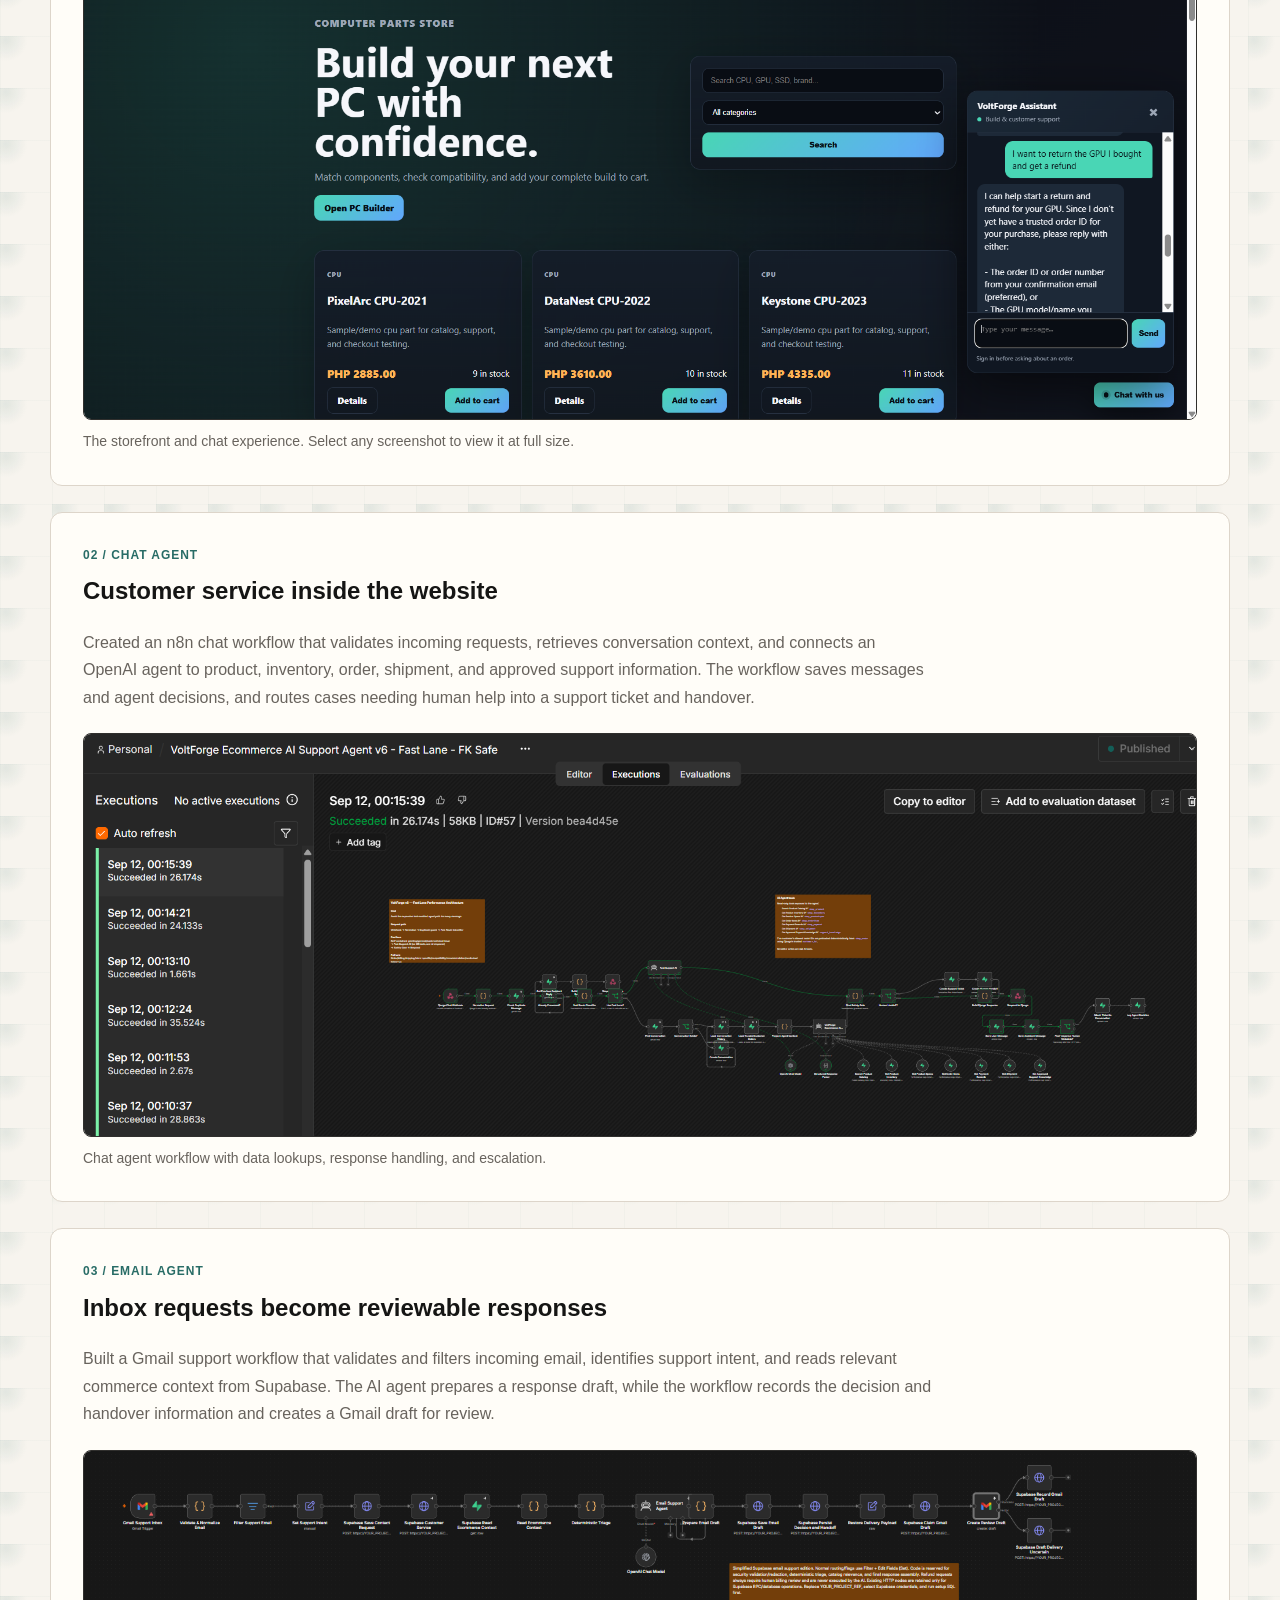
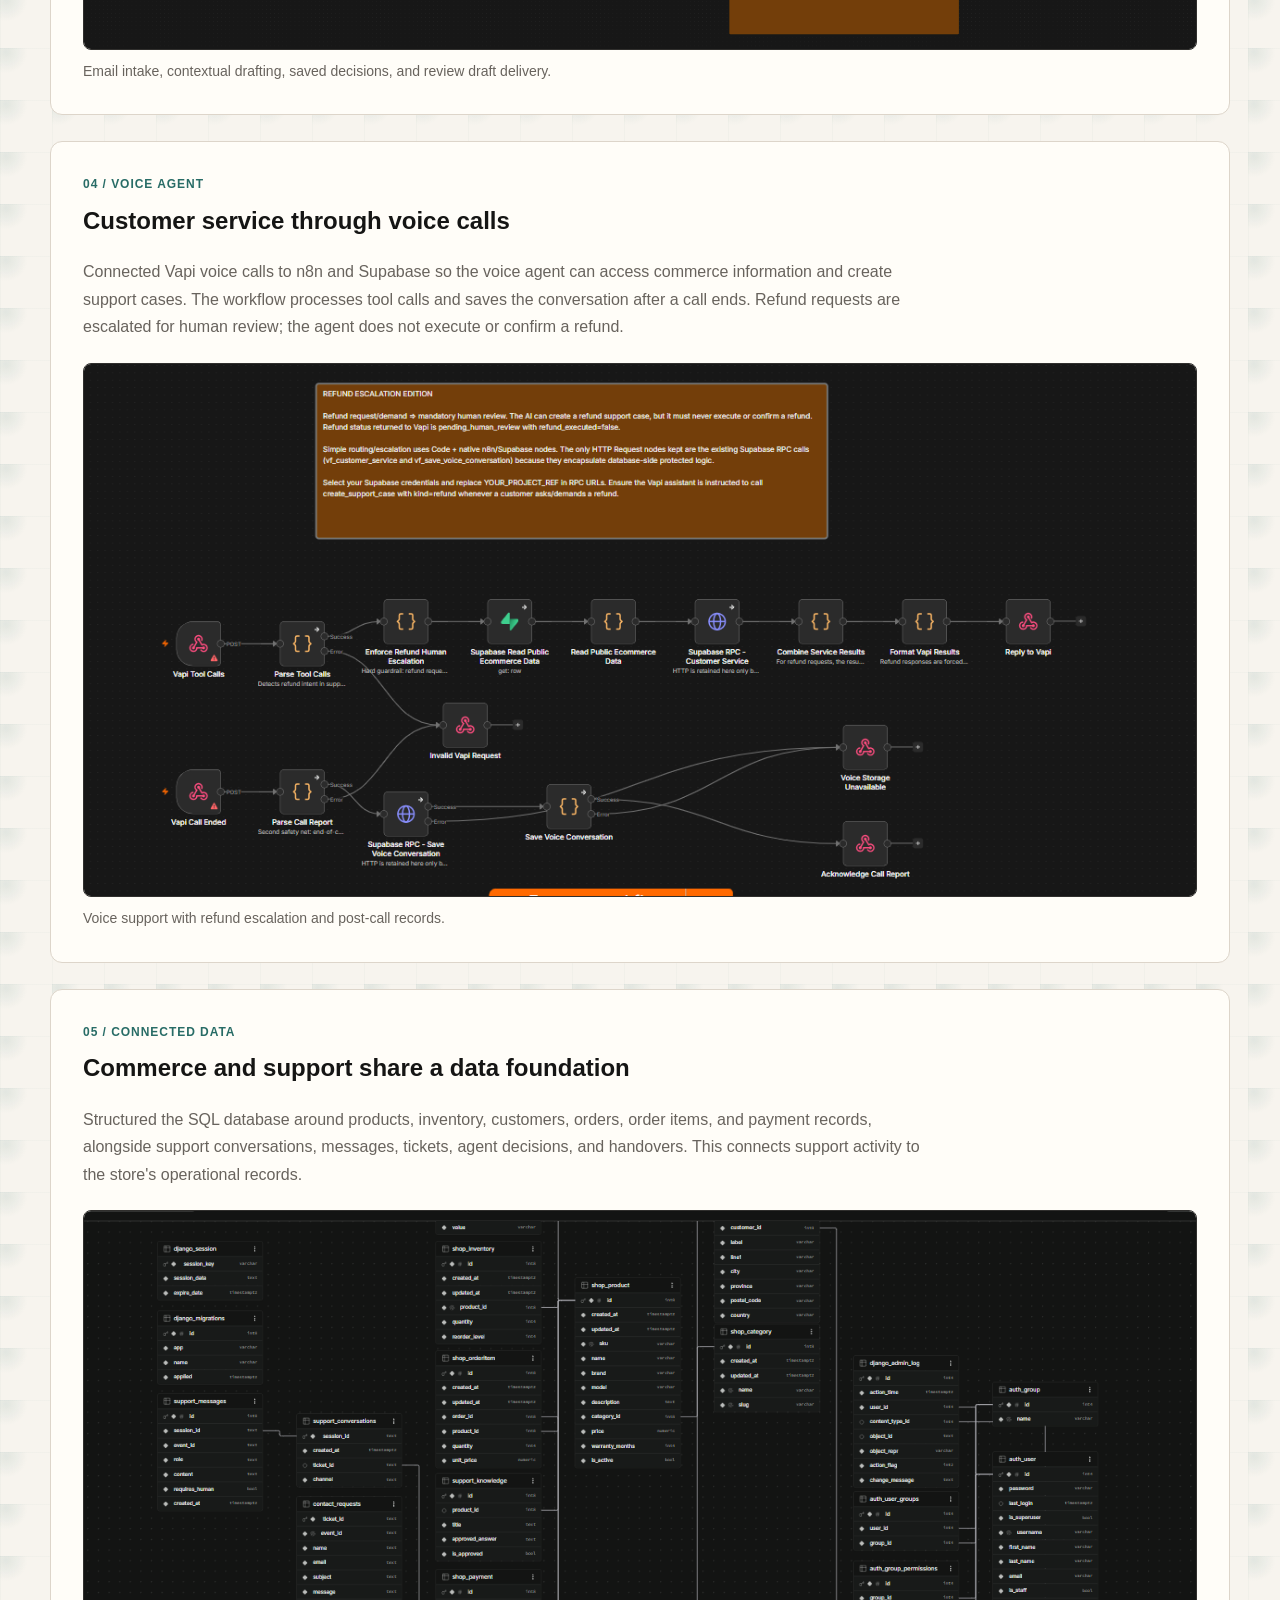
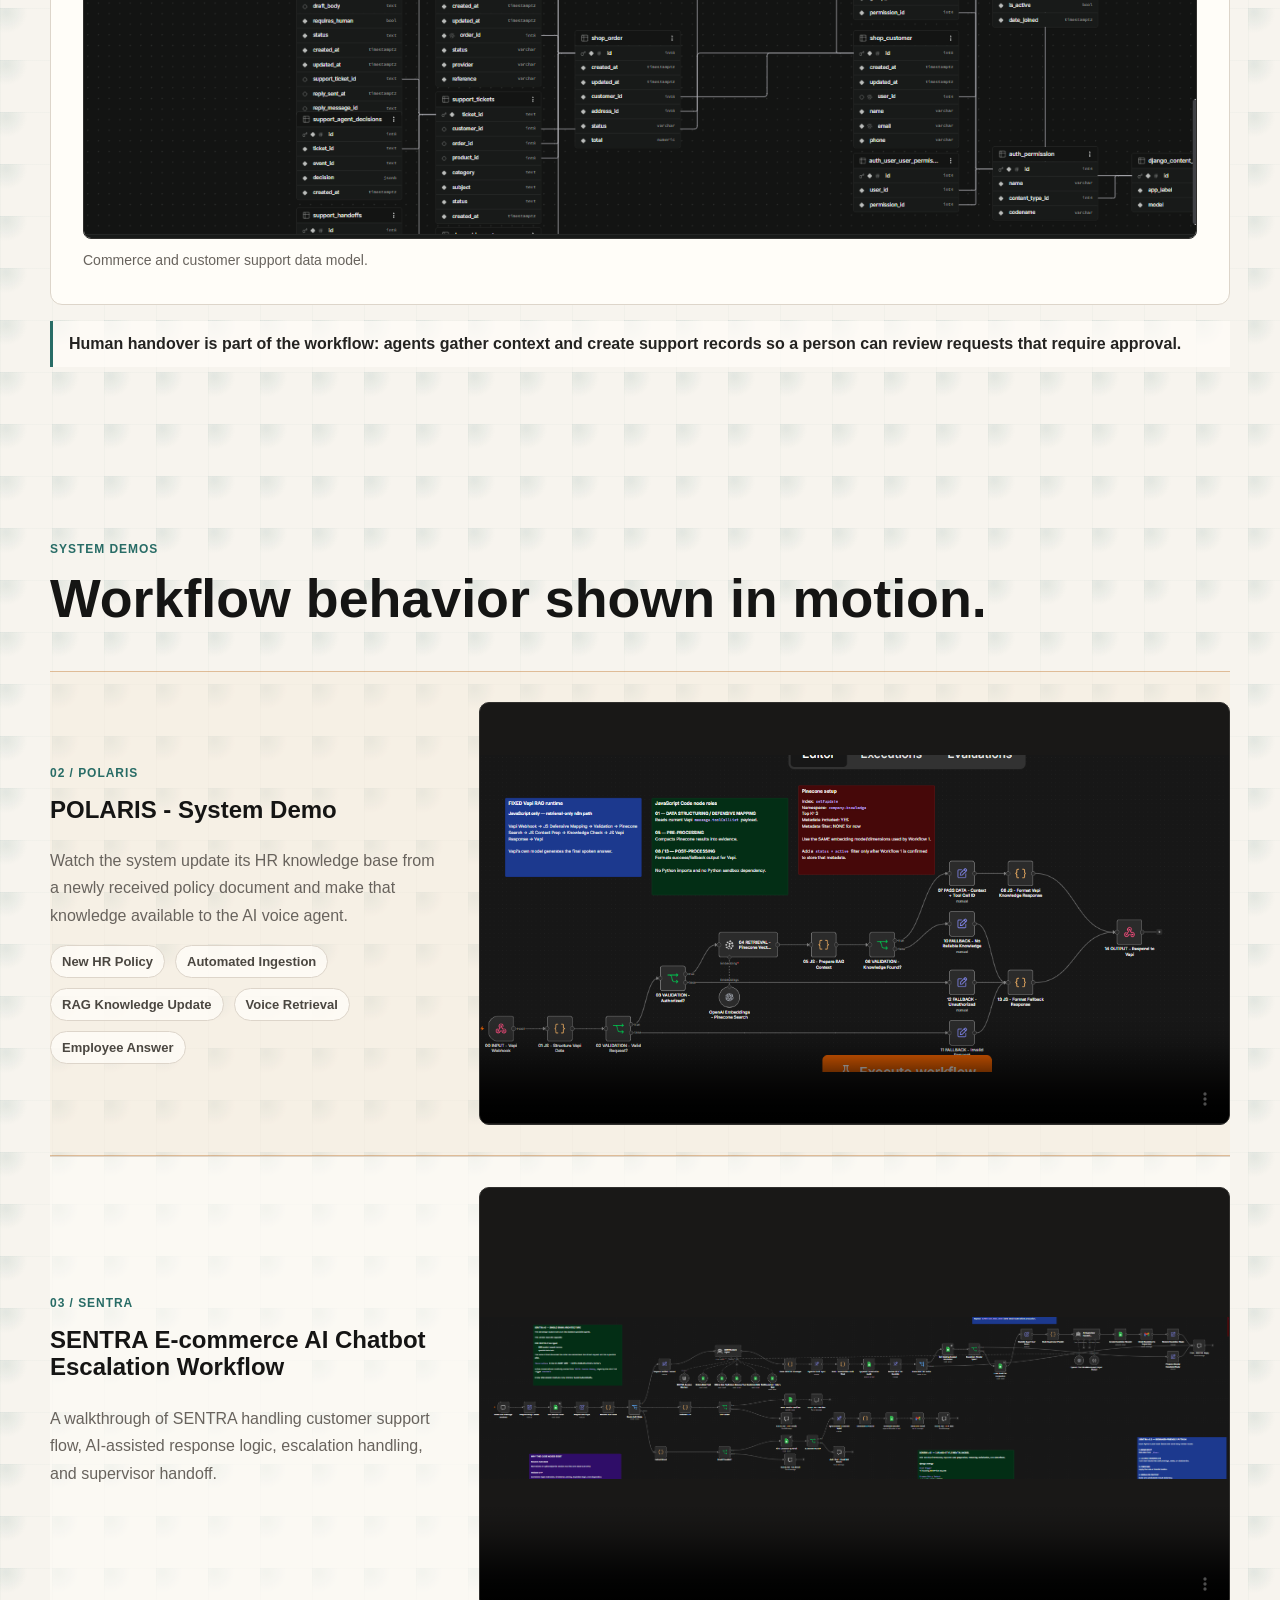
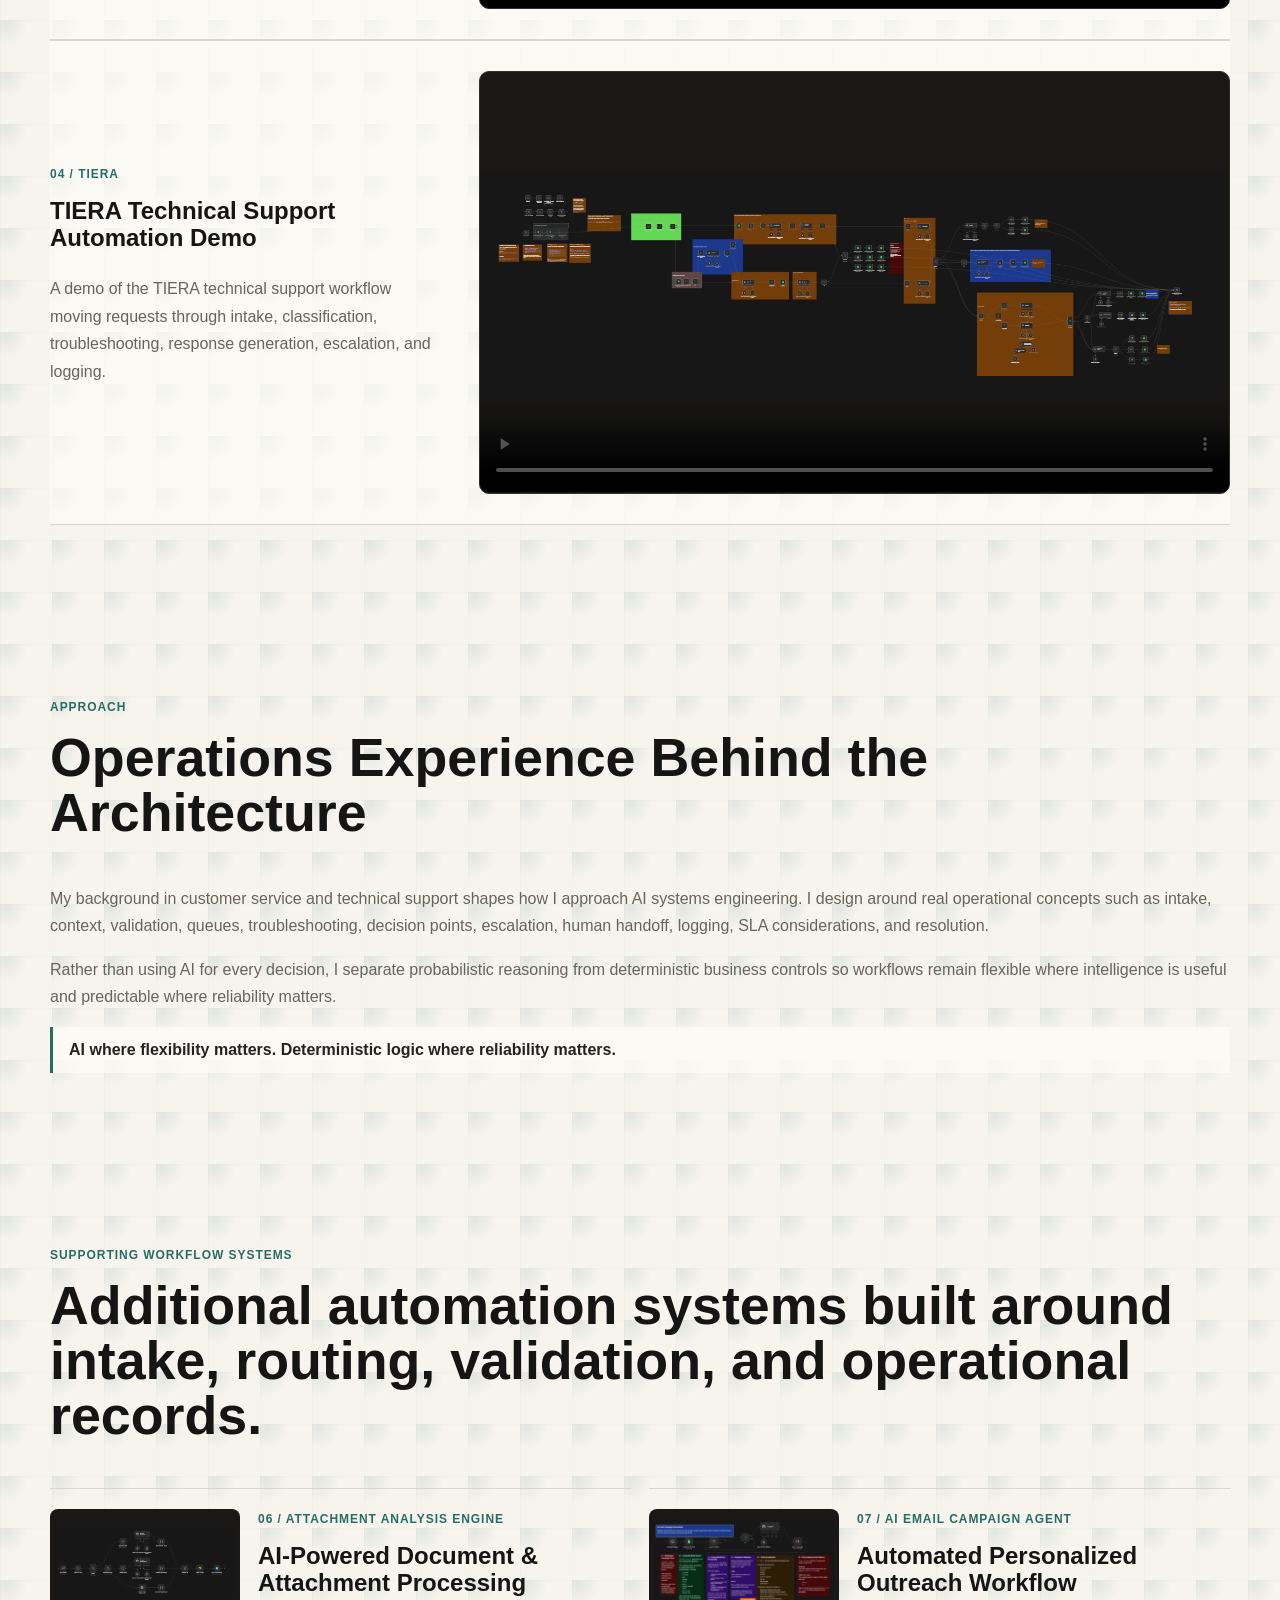
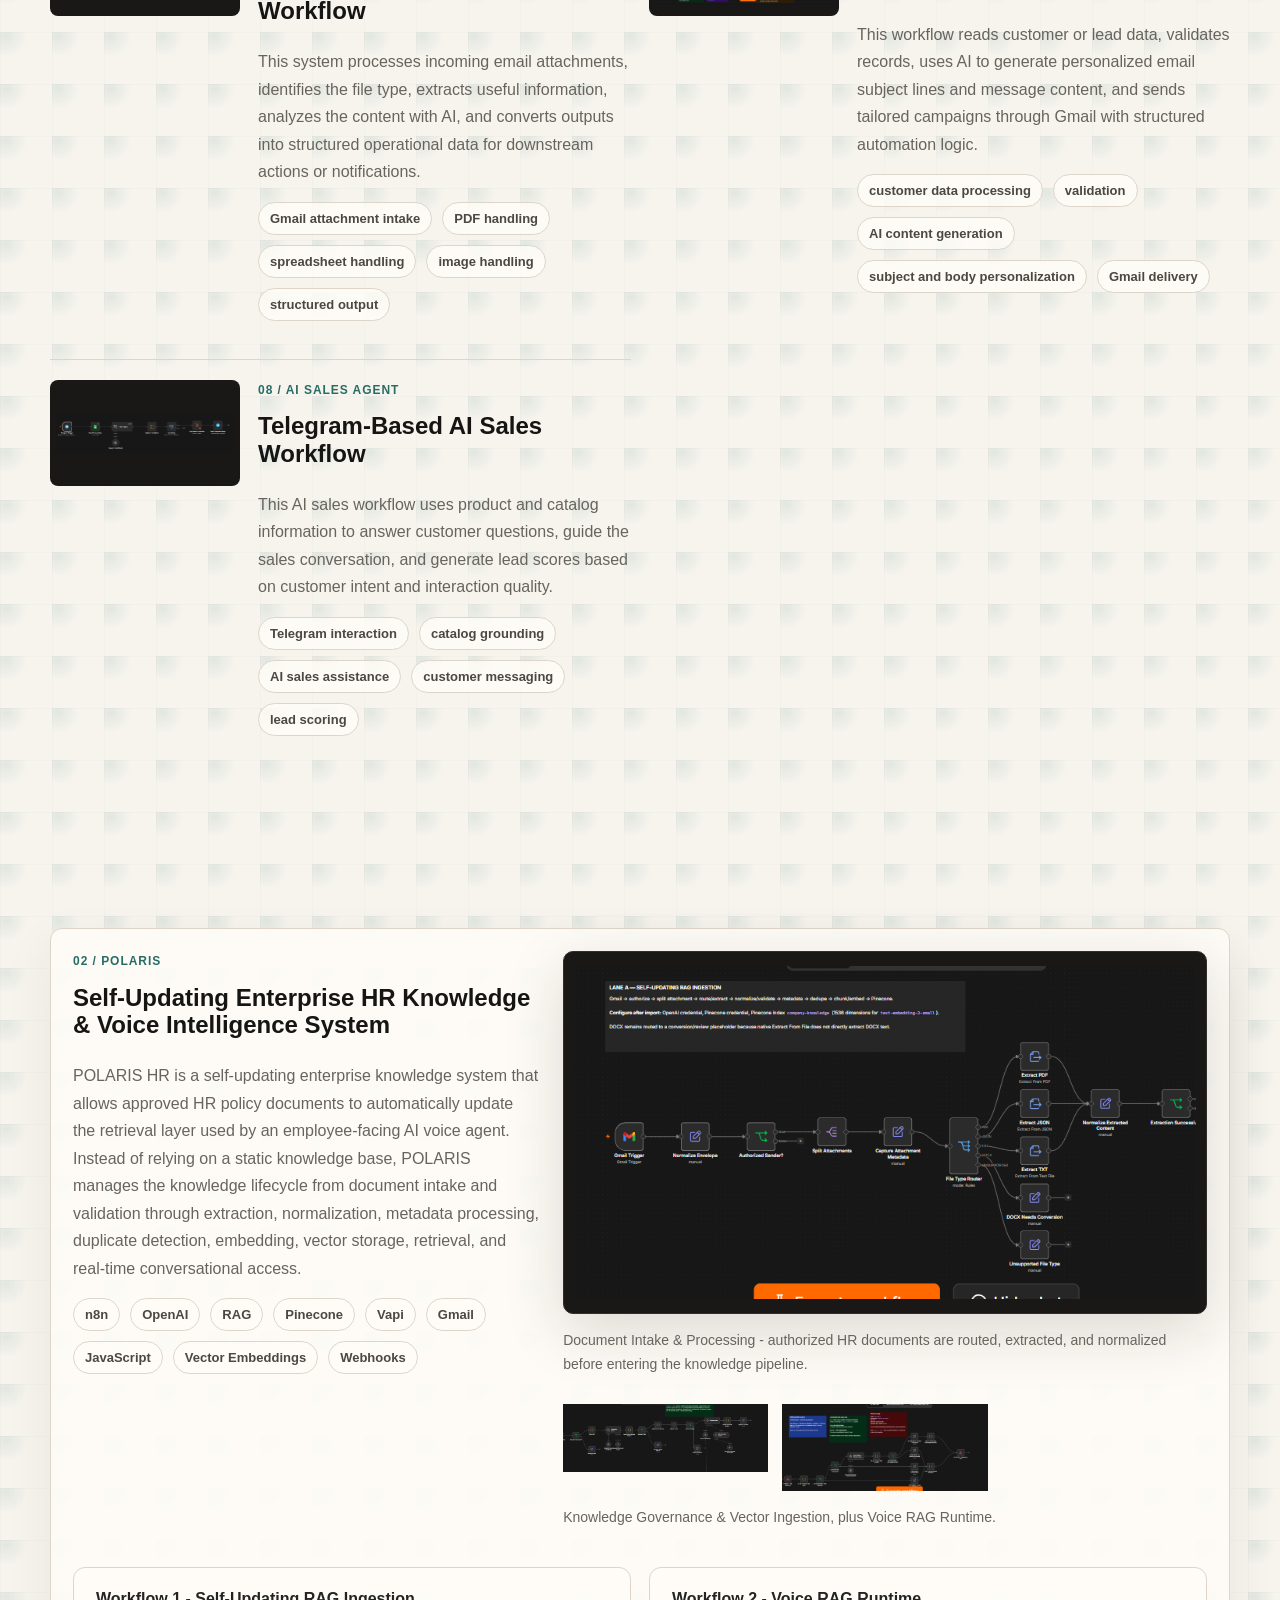
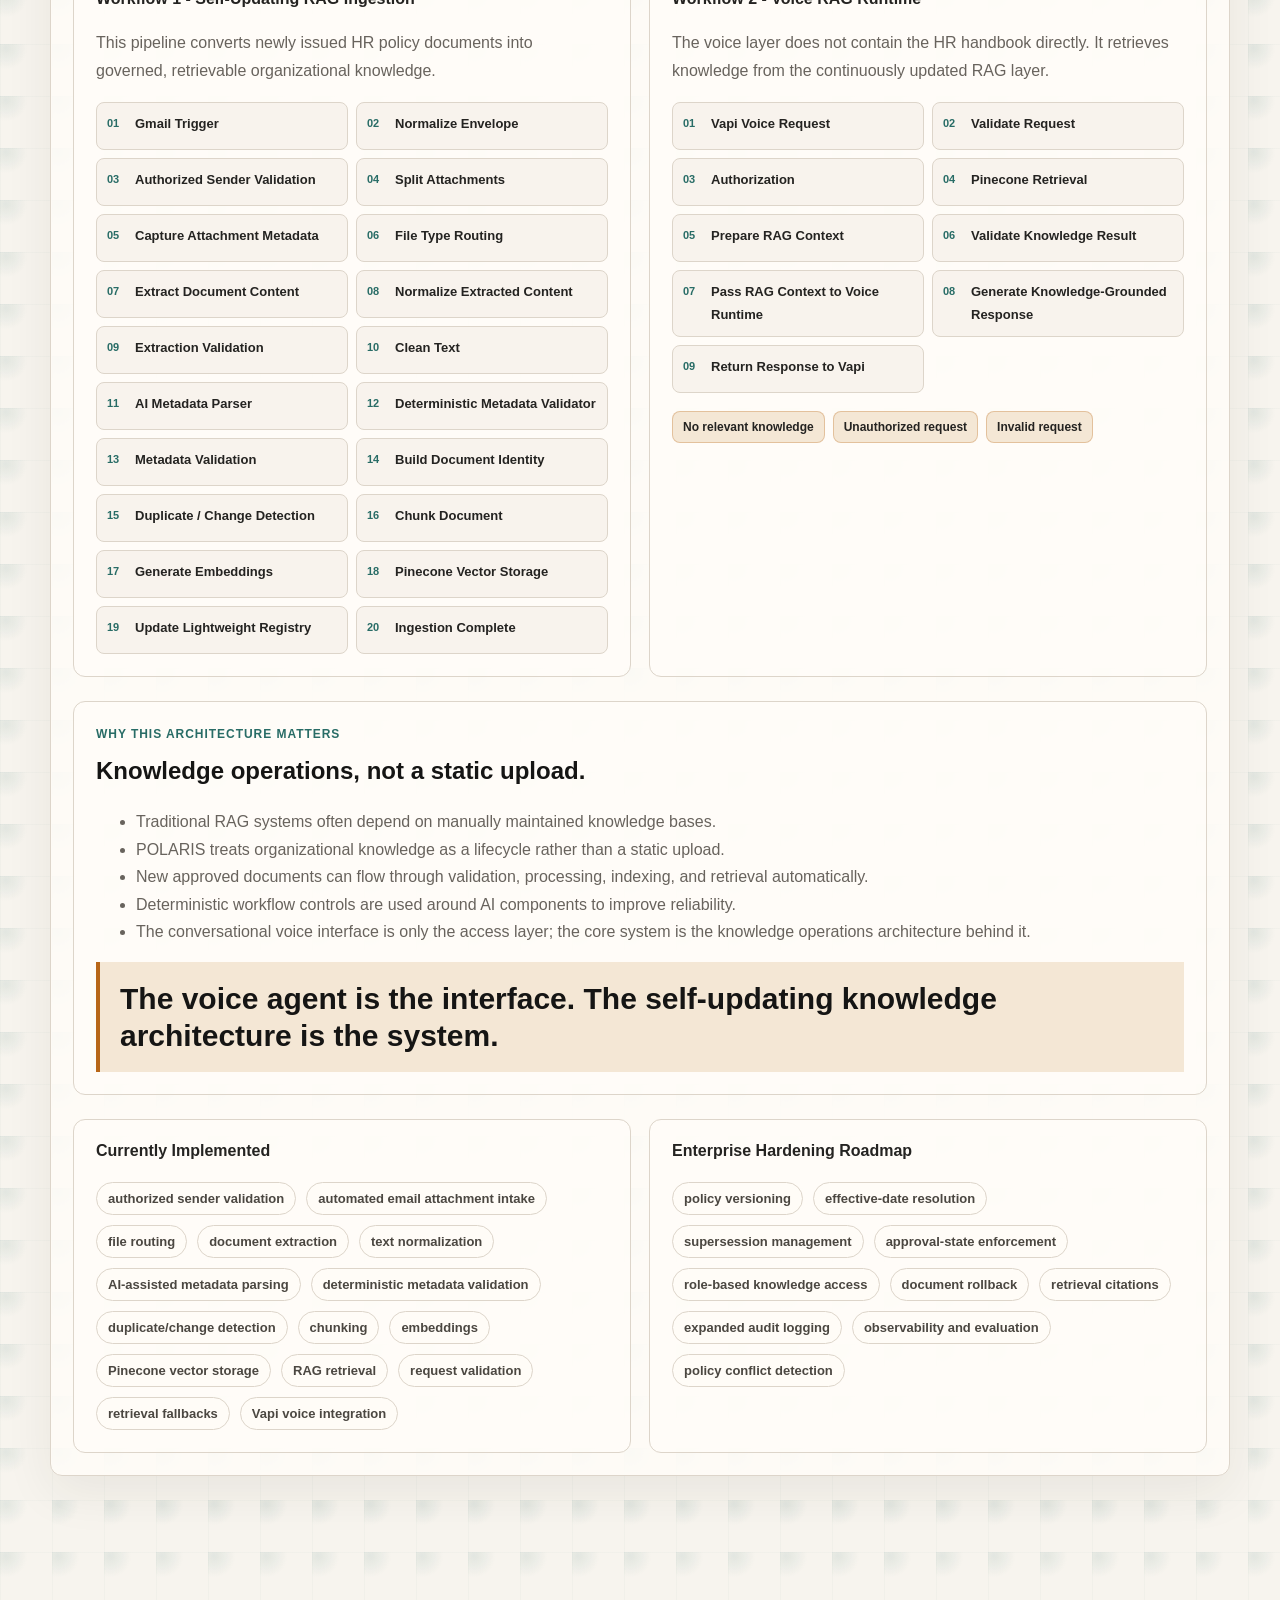
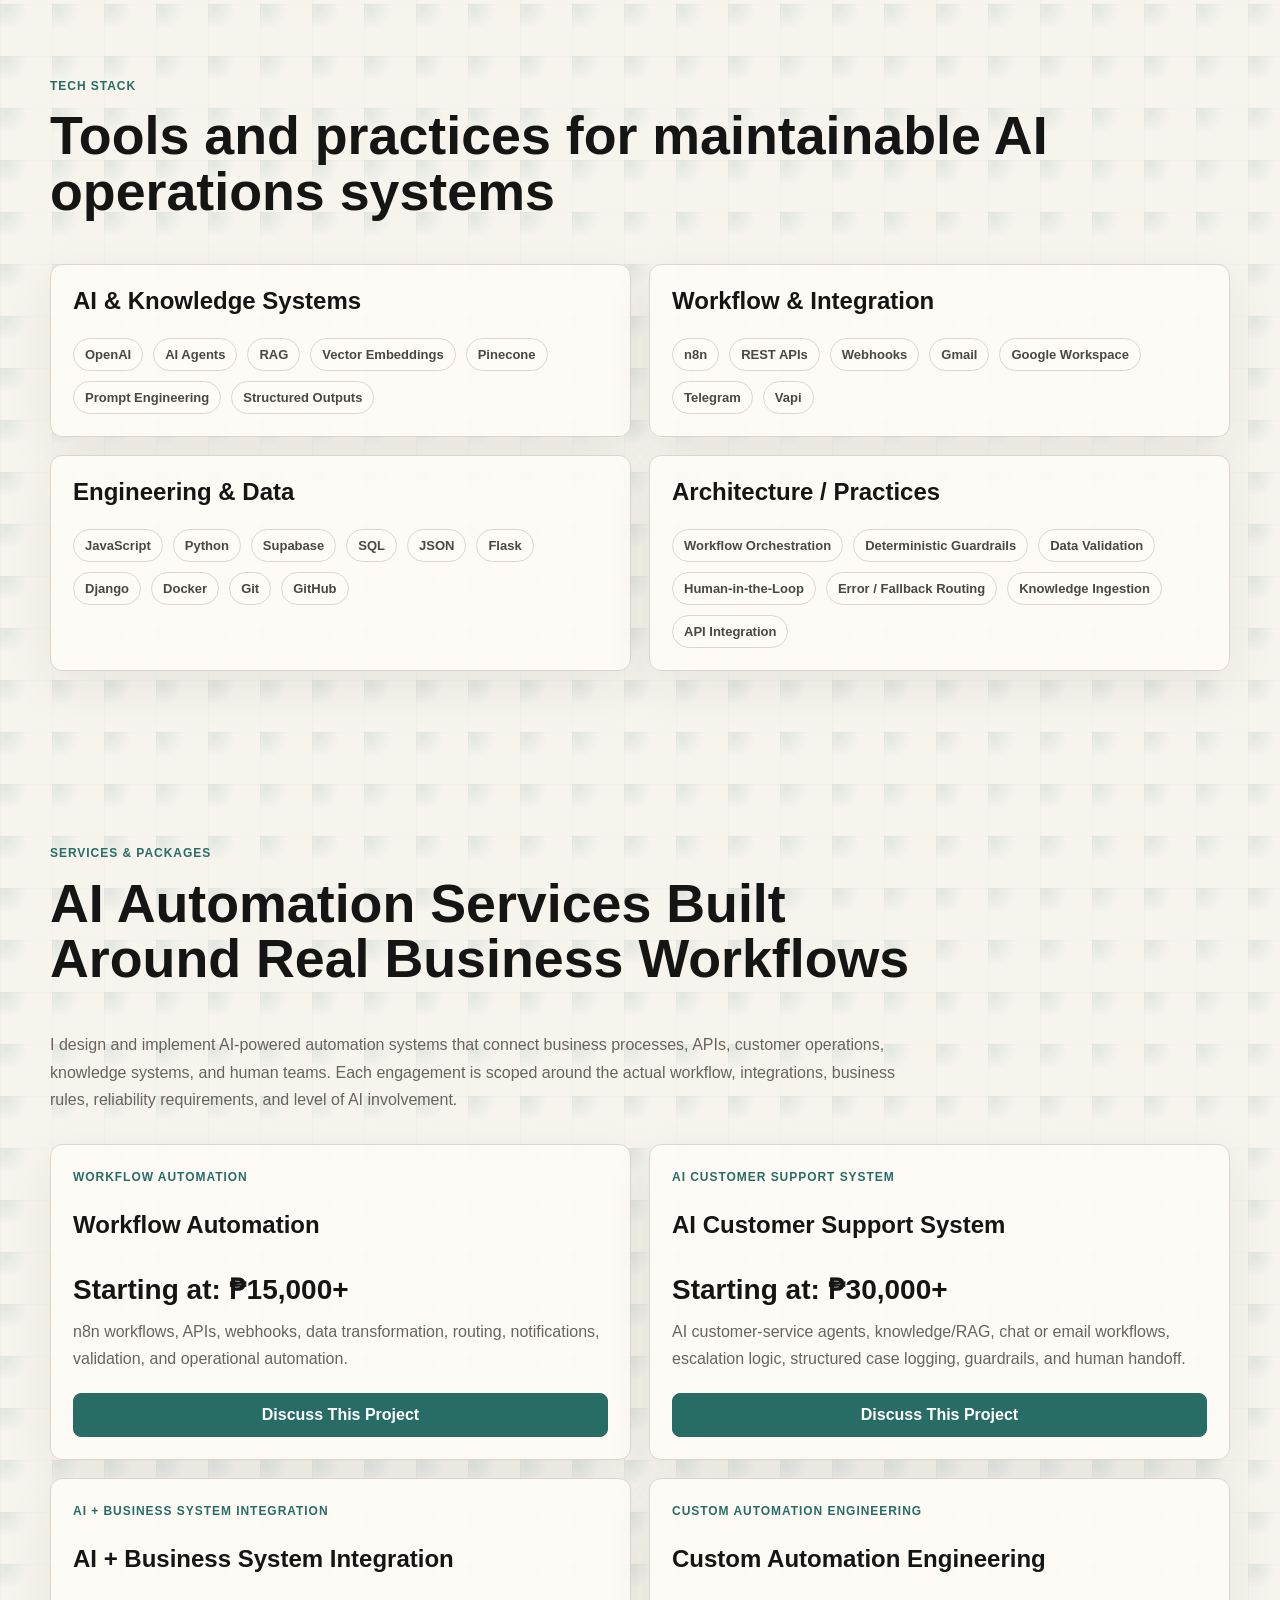
==== commit 0b06d81c: "Feature VoltForge AI support automation and update specialist title" ====
--- a/index.html
+++ b/index.html
@@ -3,38 +3,58 @@
 <head>
   <meta charset="utf-8" />
   <meta name="viewport" content="width=device-width, initial-scale=1" />
-  <title>Mark Ronald Gonzales | AI Operations Solutions Engineer</title>
-  <meta name="description" content="Portfolio of Mark Ronald Gonzales, an AI Operations Solutions Engineer designing enterprise AI automation, RAG knowledge systems, workflow architecture, API integrations, and service operations solutions." />
-  <meta property="og:title" content="Mark Ronald Gonzales | AI Operations Solutions Engineer" />
-  <meta property="og:description" content="Enterprise AI automation, RAG knowledge systems, workflow architecture, API integrations, and service operations solutions." />
+  <title>Mark Ronald Gonzales | AI Automation Specialist</title>
+  <meta name="description" content="Mark Ronald Gonzales, AI Automation Specialist. Explore end-to-end e-commerce automation, AI customer service agents for chat, email and voice, and human handover workflows." />
+  <meta property="og:title" content="Mark Ronald Gonzales | AI Automation Specialist" />
+  <meta property="og:description" content="End-to-end e-commerce automation, AI customer service agents for chat, email and voice, and human handover workflows." />
   <meta property="og:image" content="images/projects/polaris/Polaris3.png" />
   <style>
-    :root{--background:#f7f4ee;--surface:#fffdf8;--ink:#151514;--foreground:#242321;--muted:#68635d;--line:#ddd5ca;--accent:#286c66;--accent-dark:#174541;--amber:#b86618;--amber-soft:#f4e7d5}*{box-sizing:border-box}html{scroll-behavior:smooth}body{margin:0;background:radial-gradient(circle at 12% 8%,rgba(40,108,102,.1),transparent 32%),linear-gradient(90deg,rgba(40,108,102,.026) 1px,transparent 1px),linear-gradient(180deg,rgba(40,108,102,.022) 1px,transparent 1px),var(--background);background-size:52px 52px;color:var(--foreground);font-family:Arial,Helvetica,sans-serif;letter-spacing:0}a{color:inherit;text-decoration:none}button,input,select,textarea{font:inherit;letter-spacing:0}button{cursor:pointer}img,video{display:block;max-width:100%}.nav{position:sticky;top:0;z-index:20;display:flex;justify-content:space-between;align-items:center;gap:20px;border-bottom:1px solid rgba(221,213,202,.82);background:rgba(247,244,238,.92);padding:14px clamp(18px,4vw,56px);backdrop-filter:blur(18px)}.brand{display:grid;height:42px;width:42px;place-items:center;border:1px solid var(--line);border-radius:8px;background:var(--ink);color:white;font-weight:800}.nav-links{display:flex;flex-wrap:wrap;gap:6px}.nav-links a{border-radius:8px;color:var(--muted);font-size:14px;font-weight:650;padding:10px 12px}.section{width:min(1180px,calc(100% - 36px));margin:0 auto;padding:86px 0}.hero{display:grid;grid-template-columns:minmax(0,.65fr) minmax(260px,.35fr);align-items:center;gap:clamp(28px,6vw,72px)}.eyebrow,.role,.project-subtitle,.system-number,.price-label{margin:0 0 12px;color:var(--accent);font-size:12px;font-weight:800;letter-spacing:.08em;text-transform:uppercase}.role{color:var(--ink);font-size:14px}.specialization{max-width:760px;margin:-4px 0 20px;color:var(--accent-dark);font-size:14px;font-weight:760;line-height:1.6}h1,h2,h3,h4,p{margin-top:0}h1{max-width:820px;margin-bottom:24px;color:var(--ink);font-size:clamp(44px,6vw,76px);font-weight:800;line-height:1.02}h2{color:var(--ink);font-size:clamp(31px,4.2vw,54px);font-weight:780;line-height:1.03}h3{color:var(--ink);font-size:24px;line-height:1.14}p,li{color:var(--muted);line-height:1.72}.hero-text{max-width:730px;color:#383633;font-size:clamp(18px,1.7vw,21px);line-height:1.55}.cta-row,.badges,.tags,.demo-flow{display:flex;flex-wrap:wrap;gap:10px;align-items:center}.button,.case-link{display:inline-flex;min-height:44px;align-items:center;justify-content:center;border:1px solid var(--line);border-radius:8px;background:white;font-weight:750;padding:11px 16px}.primary{border-color:var(--accent);background:var(--accent);color:white}.secondary{background:white}.text-link,.case-link{color:var(--accent-dark);font-weight:760}.badges span,.tags span,.stack span,.demo-flow span{border:1px solid var(--line);border-radius:999px;background:rgba(255,253,248,.8);color:#4b4741;font-size:13px;font-weight:650;padding:8px 11px}.portrait-card,.card,.case,.stack,.experience,.contact,.service-card{border:1px solid var(--line);border-radius:12px;background:rgba(255,253,248,.86);box-shadow:0 16px 50px rgba(47,42,35,.07)}.portrait-card{justify-self:center;width:min(300px,100%);overflow:hidden;padding:8px}.portrait-card img{width:100%;aspect-ratio:1/1.1;border-radius:8px;object-fit:cover;object-position:center top}.principle{margin-top:16px;border-left:3px solid var(--accent);background:rgba(255,253,248,.72);padding:14px 16px;font-weight:780}.system{display:grid;grid-template-columns:minmax(290px,.42fr) minmax(0,.58fr);gap:clamp(24px,5vw,62px);align-items:center;border-top:1px solid var(--line);padding:clamp(34px,6vw,68px) 0}.system.flagship{border-block:1px solid rgba(184,102,24,.42);background:linear-gradient(90deg,rgba(244,231,213,.58),rgba(255,253,248,0));margin-inline:calc((100vw - min(1180px,calc(100vw - 36px)))/-2);padding-inline:max(18px,calc((100vw - 1180px)/2))}.system-image,.gallery-frame{border:1px solid #302f2d;border-radius:10px;background:#191817;overflow:hidden;box-shadow:0 18px 60px rgba(29,26,22,.15)}.system-image img,.gallery-frame img{width:100%;aspect-ratio:16/9;object-fit:contain;padding:10px}.meta{display:grid;grid-template-columns:repeat(2,minmax(0,1fr));gap:1px;margin:22px 0;border:1px solid var(--line);background:var(--line)}.meta div{background:rgba(255,253,248,.88);padding:13px}.meta span{display:block;color:var(--muted);font-size:11px;font-weight:800;text-transform:uppercase}.meta strong{font-size:14px}.demo{display:grid;grid-template-columns:minmax(260px,.34fr) minmax(0,.66fr);gap:clamp(18px,4vw,42px);align-items:center;border-block:1px solid var(--line);background:rgba(255,253,248,.58);padding:clamp(18px,3vw,30px) 0}.demo:first-of-type{border-color:rgba(184,102,24,.38);background:rgba(244,231,213,.38)}.demo-video{width:100%;aspect-ratio:16/9;border:1px solid #302f2d;border-radius:10px;background:#191817}.case{display:grid;grid-template-columns:minmax(260px,.42fr) minmax(0,.58fr);gap:24px;padding:22px;margin-bottom:28px}.workflow-detail,.why,.status-grid{grid-column:1/-1}.workflow-detail,.status-grid,.stack-grid,.supporting,.services-grid{display:grid;grid-template-columns:repeat(2,minmax(0,1fr));gap:18px}.workflow,.why,.status-grid section{border:1px solid var(--line);border-radius:12px;background:rgba(255,253,248,.86);padding:22px}.steps{display:grid;grid-template-columns:repeat(2,minmax(0,1fr));gap:8px;margin:18px 0 0;padding:0;list-style:none;counter-reset:steps}.steps li{counter-increment:steps;position:relative;min-height:48px;border:1px solid var(--line);border-radius:8px;background:#f8f3ed;color:var(--foreground);font-size:13px;font-weight:700;padding:10px 10px 10px 38px}.steps li:before{content:counter(steps,decimal-leading-zero);position:absolute;left:10px;top:11px;color:var(--accent);font-size:11px}.fallbacks{display:flex;flex-wrap:wrap;gap:8px;margin-top:18px}.fallbacks strong{border:1px solid rgba(184,102,24,.3);border-radius:8px;background:var(--amber-soft);font-size:12px;padding:8px 10px}.why strong{display:block;border-left:4px solid var(--amber);background:var(--amber-soft);color:var(--ink);font-size:clamp(20px,2.5vw,30px);line-height:1.24;padding:18px 20px}.gallery{display:grid;gap:14px}.gallery-grid{display:grid;grid-template-columns:repeat(3,minmax(0,1fr));gap:14px}.caption{font-size:14px}.stack,.service-card{padding:22px}.stack div{display:flex;flex-wrap:wrap;gap:10px}.services-head{max-width:860px;margin-bottom:30px}.service-card{display:grid;align-content:start;gap:12px}.service-price{color:var(--ink);font-size:28px;font-weight:800;line-height:1.1}.service-card p:not(.price-label){margin-bottom:8px}.service-note{margin:22px 0 0;border-left:3px solid var(--amber);background:var(--amber-soft);color:var(--ink);font-weight:750;padding:14px 16px}.supporting article{display:grid;grid-template-columns:190px 1fr;gap:18px;border-top:1px solid var(--line);padding:20px 0}.supporting img{aspect-ratio:16/9;object-fit:contain;background:#191817;border-radius:8px;padding:6px}.experience,.contact{padding:clamp(26px,5vw,56px)}.contact{display:grid;grid-template-columns:.8fr 1fr;gap:clamp(28px,6vw,74px)}.contact-form{display:grid;gap:14px}.contact-form label{display:grid;gap:8px;color:var(--muted);font-size:13px;font-weight:750}.contact-form input,.contact-form select,.contact-form textarea{width:100%;border:1px solid var(--line);border-radius:8px;background:white;color:var(--foreground);padding:13px 14px}footer{display:flex;justify-content:space-between;gap:18px;border-top:1px solid var(--line);color:var(--muted);padding:26px clamp(18px,4vw,56px)}@media(max-width:980px){.hero,.system,.demo,.case,.workflow-detail,.status-grid,.stack-grid,.supporting,.contact{grid-template-columns:1fr}.hero{padding-top:54px}}@media(max-width:720px){.section{width:min(100% - 28px,1180px);padding:64px 0}.nav-links{display:none}h1{font-size:42px}.meta,.steps,.supporting article,.services-grid{grid-template-columns:1fr}footer{flex-direction:column}}
+    :root{--background:#f7f4ee;--surface:#fffdf8;--ink:#151514;--foreground:#242321;--muted:#68635d;--line:#ddd5ca;--accent:#286c66;--accent-dark:#174541;--amber:#b86618;--amber-soft:#f4e7d5}*{box-sizing:border-box}html{scroll-behavior:smooth}body{margin:0;background:radial-gradient(circle at 12% 8%,rgba(40,108,102,.1),transparent 32%),linear-gradient(90deg,rgba(40,108,102,.026) 1px,transparent 1px),linear-gradient(180deg,rgba(40,108,102,.022) 1px,transparent 1px),var(--background);background-size:52px 52px;color:var(--foreground);font-family:Arial,Helvetica,sans-serif;letter-spacing:0}a{color:inherit;text-decoration:none}button,input,select,textarea{font:inherit;letter-spacing:0}button{cursor:pointer}img,video{display:block;max-width:100%}.nav{position:sticky;top:0;z-index:20;display:flex;justify-content:space-between;align-items:center;gap:20px;border-bottom:1px solid rgba(221,213,202,.82);background:rgba(247,244,238,.92);padding:14px clamp(18px,4vw,56px);backdrop-filter:blur(18px)}.brand{display:grid;height:42px;width:42px;place-items:center;border:1px solid var(--line);border-radius:8px;background:var(--ink);color:white;font-weight:800}.nav-links{display:flex;flex-wrap:wrap;gap:6px}.nav-links a{border-radius:8px;color:var(--muted);font-size:14px;font-weight:650;padding:10px 12px}.section{width:min(1180px,calc(100% - 36px));margin:0 auto;padding:86px 0}.hero{display:grid;grid-template-columns:minmax(0,.65fr) minmax(260px,.35fr);align-items:center;gap:clamp(28px,6vw,72px)}.eyebrow,.role,.project-subtitle,.system-number,.price-label{margin:0 0 12px;color:var(--accent);font-size:12px;font-weight:800;letter-spacing:.08em;text-transform:uppercase}.role{color:var(--ink);font-size:14px}.specialization{max-width:760px;margin:-4px 0 20px;color:var(--accent-dark);font-size:14px;font-weight:760;line-height:1.6}h1,h2,h3,h4,p{margin-top:0}h1{max-width:820px;margin-bottom:24px;color:var(--ink);font-size:clamp(44px,6vw,76px);font-weight:800;line-height:1.02}h2{color:var(--ink);font-size:clamp(31px,4.2vw,54px);font-weight:780;line-height:1.03}h3{color:var(--ink);font-size:24px;line-height:1.14}p,li{color:var(--muted);line-height:1.72}.hero-text{max-width:730px;color:#383633;font-size:clamp(18px,1.7vw,21px);line-height:1.55}.cta-row,.badges,.tags,.demo-flow{display:flex;flex-wrap:wrap;gap:10px;align-items:center}.button,.case-link{display:inline-flex;min-height:44px;align-items:center;justify-content:center;border:1px solid var(--line);border-radius:8px;background:white;font-weight:750;padding:11px 16px}.primary{border-color:var(--accent);background:var(--accent);color:white}.secondary{background:white}.text-link,.case-link{color:var(--accent-dark);font-weight:760}.badges span,.tags span,.stack span,.demo-flow span{border:1px solid var(--line);border-radius:999px;background:rgba(255,253,248,.8);color:#4b4741;font-size:13px;font-weight:650;padding:8px 11px}.portrait-card,.card,.case,.stack,.experience,.contact,.service-card{border:1px solid var(--line);border-radius:12px;background:rgba(255,253,248,.86);box-shadow:0 16px 50px rgba(47,42,35,.07)}.portrait-card{justify-self:center;width:min(300px,100%);overflow:hidden;padding:8px}.portrait-card img{width:100%;aspect-ratio:1/1.1;border-radius:8px;object-fit:cover;object-position:center top}.principle{margin-top:16px;border-left:3px solid var(--accent);background:rgba(255,253,248,.72);padding:14px 16px;font-weight:780}.system{display:grid;grid-template-columns:minmax(290px,.42fr) minmax(0,.58fr);gap:clamp(24px,5vw,62px);align-items:center;border-top:1px solid var(--line);padding:clamp(34px,6vw,68px) 0}.system.flagship{border-block:1px solid rgba(184,102,24,.42);background:linear-gradient(90deg,rgba(244,231,213,.58),rgba(255,253,248,0));margin-inline:calc((100vw - min(1180px,calc(100vw - 36px)))/-2);padding-inline:max(18px,calc((100vw - 1180px)/2))}.system-image,.gallery-frame{border:1px solid #302f2d;border-radius:10px;background:#191817;overflow:hidden;box-shadow:0 18px 60px rgba(29,26,22,.15)}.system-image img,.gallery-frame img{width:100%;aspect-ratio:16/9;object-fit:contain;padding:10px}.meta{display:grid;grid-template-columns:repeat(2,minmax(0,1fr));gap:1px;margin:22px 0;border:1px solid var(--line);background:var(--line)}.meta div{background:rgba(255,253,248,.88);padding:13px}.meta span{display:block;color:var(--muted);font-size:11px;font-weight:800;text-transform:uppercase}.meta strong{font-size:14px}.demo{display:grid;grid-template-columns:minmax(260px,.34fr) minmax(0,.66fr);gap:clamp(18px,4vw,42px);align-items:center;border-block:1px solid var(--line);background:rgba(255,253,248,.58);padding:clamp(18px,3vw,30px) 0}.demo:first-of-type{border-color:rgba(184,102,24,.38);background:rgba(244,231,213,.38)}.demo-video{width:100%;aspect-ratio:16/9;border:1px solid #302f2d;border-radius:10px;background:#191817}.case{display:grid;grid-template-columns:minmax(260px,.42fr) minmax(0,.58fr);gap:24px;padding:22px;margin-bottom:28px}.workflow-detail,.why,.status-grid{grid-column:1/-1}.workflow-detail,.status-grid,.stack-grid,.supporting,.services-grid{display:grid;grid-template-columns:repeat(2,minmax(0,1fr));gap:18px}.workflow,.why,.status-grid section{border:1px solid var(--line);border-radius:12px;background:rgba(255,253,248,.86);padding:22px}.steps{display:grid;grid-template-columns:repeat(2,minmax(0,1fr));gap:8px;margin:18px 0 0;padding:0;list-style:none;counter-reset:steps}.steps li{counter-increment:steps;position:relative;min-height:48px;border:1px solid var(--line);border-radius:8px;background:#f8f3ed;color:var(--foreground);font-size:13px;font-weight:700;padding:10px 10px 10px 38px}.steps li:before{content:counter(steps,decimal-leading-zero);position:absolute;left:10px;top:11px;color:var(--accent);font-size:11px}.fallbacks{display:flex;flex-wrap:wrap;gap:8px;margin-top:18px}.fallbacks strong{border:1px solid rgba(184,102,24,.3);border-radius:8px;background:var(--amber-soft);font-size:12px;padding:8px 10px}.why strong{display:block;border-left:4px solid var(--amber);background:var(--amber-soft);color:var(--ink);font-size:clamp(20px,2.5vw,30px);line-height:1.24;padding:18px 20px}.gallery{display:grid;gap:14px}.gallery-grid{display:grid;grid-template-columns:repeat(3,minmax(0,1fr));gap:14px}.caption{font-size:14px}.stack,.service-card{padding:22px}.stack div{display:flex;flex-wrap:wrap;gap:10px}.services-head{max-width:860px;margin-bottom:30px}.service-card{display:grid;align-content:start;gap:12px}.service-price{color:var(--ink);font-size:28px;font-weight:800;line-height:1.1}.service-card p:not(.price-label){margin-bottom:8px}.service-note{margin:22px 0 0;border-left:3px solid var(--amber);background:var(--amber-soft);color:var(--ink);font-weight:750;padding:14px 16px}.supporting article{display:grid;grid-template-columns:190px 1fr;gap:18px;border-top:1px solid var(--line);padding:20px 0}.supporting img{aspect-ratio:16/9;object-fit:contain;background:#191817;border-radius:8px;padding:6px}.experience,.contact{padding:clamp(26px,5vw,56px)}.contact{display:grid;grid-template-columns:.8fr 1fr;gap:clamp(28px,6vw,74px)}.contact-form{display:grid;gap:14px}.contact-form label{display:grid;gap:8px;color:var(--muted);font-size:13px;font-weight:750}.contact-form input,.contact-form select,.contact-form textarea{width:100%;border:1px solid var(--line);border-radius:8px;background:white;color:var(--foreground);padding:13px 14px}.form-status{margin:2px 0 0;border-left:3px solid var(--accent);background:rgba(40,108,102,.1);color:var(--accent-dark);font-size:14px;font-weight:750;padding:12px 14px}.form-status.error{border-left-color:var(--amber);background:var(--amber-soft);color:var(--ink)}.success-modal{position:fixed;inset:0;z-index:40;display:grid;place-items:center;background:rgba(21,21,20,.46);padding:18px}.success-modal[hidden]{display:none}.success-dialog{width:min(420px,100%);border:1px solid var(--line);border-radius:12px;background:var(--surface);box-shadow:0 20px 70px rgba(21,21,20,.24);padding:26px}.success-dialog h2{margin-bottom:12px;font-size:28px}.success-dialog p{margin-bottom:22px;color:var(--foreground)}footer{display:flex;justify-content:space-between;gap:18px;border-top:1px solid var(--line);color:var(--muted);padding:26px clamp(18px,4vw,56px)}@media(max-width:980px){.hero,.system,.demo,.case,.workflow-detail,.status-grid,.stack-grid,.supporting,.contact{grid-template-columns:1fr}.hero{padding-top:54px}}@media(max-width:720px){.section{width:min(100% - 28px,1180px);padding:64px 0}.nav-links{display:none}h1{font-size:42px}.meta,.steps,.supporting article,.services-grid{grid-template-columns:1fr}footer{flex-direction:column}}
+    [id]{scroll-margin-top:90px}.voltforge-intro{max-width:850px;font-size:18px}.voltforge-evidence{display:grid;gap:26px;margin-top:30px}.voltforge-panel{padding:clamp(18px,3vw,32px);border:1px solid var(--line);border-radius:12px;background:var(--surface)}.voltforge-panel>div{max-width:850px}.voltforge-panel figure{margin:22px 0 0;min-width:0}.voltforge-panel img{width:100%;height:auto;border:1px solid #302f2d;border-radius:8px;background:#191817}.voltforge-panel figcaption{margin-top:10px;color:var(--muted);font-size:14px;line-height:1.6}.system-image img{height:auto}.voltforge-case .demo-flow{margin-top:22px}a:focus-visible,button:focus-visible{outline:3px solid var(--accent);outline-offset:4px}@media(prefers-reduced-motion:reduce){html{scroll-behavior:auto}}
   </style>
 </head>
 <body>
-  <nav class="nav"><a class="brand" href="#home">MG</a><div class="nav-links"><a href="#systems">Systems</a><a href="#demos">Demos</a><a href="#approach">Approach</a><a href="#supporting">Supporting Workflows</a><a href="#tech-stack">Tech Stack</a><a href="#services">Services</a><a href="#contact">Contact</a></div></nav>
+  <nav class="nav"><a class="brand" href="#home">MG</a><div class="nav-links"><a href="#systems">Featured Projects</a><a href="#demos">Demos</a><a href="#approach">Approach</a><a href="#supporting">Supporting Workflows</a><a href="#tech-stack">Tech Stack</a><a href="#services">Services</a><a href="#contact">Contact</a></div></nav>
   <main>
-    <section id="home" class="hero section"><div><p class="eyebrow">Mark Ronald Gonzales</p><p class="role">AI Operations Solutions Engineer</p><p class="specialization">Enterprise AI Automation | Workflow Architecture | RAG & Knowledge Systems | Service Operations</p><h1>I Design AI Systems for Real Operations.</h1><p class="hero-text">I design production-minded AI and automation systems that combine intelligent reasoning with deterministic workflow controls, API integrations, knowledge retrieval, validation, escalation, and operational safeguards.</p><p>My focus is transforming real service and business operations into reliable AI-enabled systems.</p><div class="cta-row"><a class="button primary" href="#systems">Explore Systems</a><a class="button secondary" href="https://github.com/">GitHub</a><a class="text-link" href="https://www.linkedin.com/">LinkedIn</a></div><div class="badges"><span>Enterprise AI Automation</span><span>RAG</span><span>Service Operations</span><span>API Integration</span></div></div><aside><div class="portrait-card"><img src="images/profile/mark-gonzales.jpg" alt="Mark Ronald Gonzales"></div><div class="principle">AI where flexibility matters. Deterministic logic where reliability matters.</div></aside></section>
-    <section id="systems" class="section"><p class="eyebrow">Selected Systems</p><h2>AI-enabled operational systems, shown through workflow architecture.</h2>
-      <article class="system flagship"><div><p class="system-number">01 / POLARIS</p><h3>Self-Updating Enterprise HR Knowledge & Voice Intelligence System</h3><p class="project-subtitle">Enterprise AI Knowledge Operations</p><p>A self-updating HR knowledge system that automatically processes approved policy documents, updates its RAG knowledge base, and makes newly issued policies available to a real-time AI voice agent.</p><div class="meta"><div><span>Architecture</span><strong>Self-Updating RAG + Conversational AI</strong></div><div><span>Decision Model</span><strong>AI Reasoning + Deterministic Controls</strong></div><div><span>Knowledge Model</span><strong>Automated Policy Ingestion + Vector Retrieval</strong></div><div><span>Interface</span><strong>Real-Time Voice Agent</strong></div></div><div class="tags"><span>Self-updating RAG</span><span>Policy Intake</span><span>Vector Retrieval</span><span>Voice Runtime</span></div><a class="case-link" href="#case-polaris">Explore POLARIS</a></div><a class="system-image" href="images/projects/polaris/Polaris3.png"><img src="images/projects/polaris/Polaris3.png" alt="POLARIS voice RAG runtime architecture screenshot"></a></article>
-      <article class="system"><div><p class="system-number">02 / SENTRA</p><h3>Support Escalation, Navigation, Triage & Response Automation</h3><p>A multi-stage customer support automation system combining authentication, contextual AI assistance, deterministic escalation logic, human handoff, and operational tracking.</p></div><a class="system-image" href="images/projects/sentra/v2/overview.png"><img src="images/projects/sentra/v2/overview.png" alt="SENTRA workflow architecture"></a></article>
-      <article class="system"><div><p class="system-number">03 / TIERA</p><h3>Technical Intake, Escalation, Resolution & Automation</h3><p>A structured technical support system that manages requests from intake through classification, troubleshooting, resolution, escalation, customer communication, and case logging.</p></div><a class="system-image" href="images/projects/tiera/overview.png"><img src="images/projects/tiera/overview.png" alt="TIERA workflow architecture"></a></article>
-      <article class="system"><div><p class="system-number">04 / ETLIO</p><h3>Executive Transition Lead Intelligence & Outreach Engine</h3><p>An executive-transition intelligence workflow that discovers prospects, qualifies opportunities, enriches contact information, drafts personalized outreach, requires human approval, and logs every result.</p></div><a class="system-image" href="images/projects/etlio/overview.jpeg"><img src="images/projects/etlio/overview.jpeg" alt="ETLIO workflow architecture"></a></article>
+    <section id="home" class="hero section"><div><p class="eyebrow">Mark Ronald Gonzales</p><p class="role">AI Automation Specialist</p><p class="specialization">AI Agents | Chat, Email & Voice Support | End-to-End Automation</p><h1>I Build AI Agents That Connect Business Operations.</h1><p class="hero-text">I build AI automation systems that connect websites, business data, and customer support. My work brings together AI agents, n8n workflows, API integrations, and human handover.</p><p>I created VoltForge, a mini e-commerce system with end-to-end automation and AI customer service agents across chat, email, and voice calls, with human handover for cases that need review.</p><div class="cta-row"><a class="button primary" href="#systems">Explore Projects</a><a class="button secondary" href="https://github.com/">GitHub</a><a class="text-link" href="https://www.linkedin.com/">LinkedIn</a></div><div class="badges"><span>Enterprise AI Automation</span><span>RAG</span><span>Service Operations</span><span>API Integration</span></div></div><aside><div class="portrait-card"><img src="images/profile/mark-gonzales.jpg" alt="Mark Ronald Gonzales"></div><div class="principle">AI where flexibility matters. Deterministic logic where reliability matters.</div></aside></section>
+    <section id="systems" class="section"><p class="eyebrow">Featured Projects</p><h2>Connected systems. Working AI agents.</h2>
+
+      <article class="system flagship"><div><p class="system-number">01 / VOLTFORGE</p><h3>End-to-End E-commerce & AI Customer Support</h3><p class="project-subtitle">Mini e-commerce system · Chat, Email & Voice</p><p>I created a mini e-commerce system that connects a computer-parts storefront, product and order data, and AI customer service agents. Customers can get support through website chat, email, and voice calls, with human handover when a request needs review.</p><div class="meta"><div><span>Experience</span><strong>Storefront + PC Builder</strong></div><div><span>Support Channels</span><strong>Chat · Email · Voice Calls</strong></div><div><span>Automation</span><strong>n8n + Shared Business Data</strong></div><div><span>Human Handover</span><strong>Support Cases + Review</strong></div></div><div class="tags"><span>Django</span><span>Supabase / SQL</span><span>n8n</span><span>OpenAI</span><span>Gmail</span><span>Vapi</span></div><a class="case-link" href="#case-voltforge">Explore VoltForge</a></div><a class="system-image" href="#case-voltforge"><img src="images/projects/voltforge/storefront.png" width="1919" height="867" alt="VoltForge computer-parts storefront with an AI chat assistant handling a return inquiry"></a></article>
+      <article class="system"><div><p class="system-number">02 / POLARIS</p><h3>Self-Updating Enterprise HR Knowledge & Voice Intelligence System</h3><p class="project-subtitle">Enterprise AI Knowledge Operations</p><p>A self-updating HR knowledge system that automatically processes approved policy documents, updates its RAG knowledge base, and makes newly issued policies available to a real-time AI voice agent.</p><div class="meta"><div><span>Architecture</span><strong>Self-Updating RAG + Conversational AI</strong></div><div><span>Decision Model</span><strong>AI Reasoning + Deterministic Controls</strong></div><div><span>Knowledge Model</span><strong>Automated Policy Ingestion + Vector Retrieval</strong></div><div><span>Interface</span><strong>Real-Time Voice Agent</strong></div></div><div class="tags"><span>Self-updating RAG</span><span>Policy Intake</span><span>Vector Retrieval</span><span>Voice Runtime</span></div><a class="case-link" href="#case-polaris">Explore POLARIS</a></div><a class="system-image" href="images/projects/polaris/Polaris3.png"><img src="images/projects/polaris/Polaris3.png" alt="POLARIS voice RAG runtime architecture screenshot"></a></article>
+      <article id="case-sentra" class="system"><div><p class="system-number">03 / SENTRA</p><h3>Support Escalation, Navigation, Triage & Response Automation</h3><p>A multi-stage customer support automation system combining authentication, contextual AI assistance, deterministic escalation logic, human handoff, and operational tracking.</p></div><a class="system-image" href="images/projects/sentra/v2/overview.png"><img src="images/projects/sentra/v2/overview.png" alt="SENTRA workflow architecture"></a></article>
+      <article class="system"><div><p class="system-number">04 / TIERA</p><h3>Technical Intake, Escalation, Resolution & Automation</h3><p>A structured technical support system that manages requests from intake through classification, troubleshooting, resolution, escalation, customer communication, and case logging.</p></div><a class="system-image" href="images/projects/tiera/overview.png"><img src="images/projects/tiera/overview.png" alt="TIERA workflow architecture"></a></article>
+      <article class="system"><div><p class="system-number">05 / ETLIO</p><h3>Executive Transition Lead Intelligence & Outreach Engine</h3><p>An executive-transition intelligence workflow that discovers prospects, qualifies opportunities, enriches contact information, drafts personalized outreach, requires human approval, and logs every result.</p></div><a class="system-image" href="images/projects/etlio/overview.jpeg"><img src="images/projects/etlio/overview.jpeg" alt="ETLIO workflow architecture"></a></article>
     </section>
-    <section id="demos" class="section"><p class="eyebrow">System Demos</p><h2>Workflow behavior shown in motion.</h2><article class="demo"><div><p class="system-number">01 / POLARIS</p><h3>POLARIS - System Demo</h3><p>Watch the system update its HR knowledge base from a newly received policy document and make that knowledge available to the AI voice agent.</p><div class="demo-flow"><span>New HR Policy</span><span>Automated Ingestion</span><span>RAG Knowledge Update</span><span>Voice Retrieval</span><span>Employee Answer</span></div></div><video class="demo-video" controls preload="metadata" playsinline poster="images/projects/polaris/Polaris3.png"><source src="videos/polaris-demo.web.mp4" type="video/mp4"></video></article><article class="demo"><div><p class="system-number">02 / SENTRA</p><h3>SENTRA E-commerce AI Chatbot Escalation Workflow</h3><p>A walkthrough of SENTRA handling customer support flow, AI-assisted response logic, escalation handling, and supervisor handoff.</p></div><video class="demo-video" controls preload="metadata" playsinline poster="images/projects/sentra/v2/overview.png"><source src="videos/sentra-demo.web.mp4" type="video/mp4"></video></article><article class="demo"><div><p class="system-number">03 / TIERA</p><h3>TIERA Technical Support Automation Demo</h3><p>A demo of the TIERA technical support workflow moving requests through intake, classification, troubleshooting, response generation, escalation, and logging.</p></div><video class="demo-video" controls preload="metadata" playsinline poster="images/projects/tiera/overview.png"><source src="videos/tiera-demo.web.mp4" type="video/mp4"></video></article></section>
+
+    <section id="case-voltforge" class="section voltforge-case" aria-labelledby="voltforge-title">
+      <p class="eyebrow">VoltForge / Project Breakdown</p><h2 id="voltforge-title">From online store to customer support.</h2>
+      <p class="voltforge-intro">I built the storefront, connected the commerce database, and created the automation workflows behind three AI support channels. The result is a mini e-commerce system where customer conversations connect to business data and can be handed over to a human.</p>
+      <div class="demo-flow" aria-label="VoltForge system flow"><span>Storefront</span><span>Product & Order Data</span><span>Chat / Email / Voice</span><span>Support Case</span><span>Human Review</span></div>
+      <div class="voltforge-evidence">
+        <article class="voltforge-panel"><div><p class="eyebrow">01 / Shopping Experience</p><h3>A working mini e-commerce storefront</h3><p>Built a computer-parts store with product search, category filtering, a PC builder, a shopping cart, and order pages. An embedded AI assistant gives customers a support entry point while they browse.</p></div><figure><a href="images/projects/voltforge/storefront.png"><img src="images/projects/voltforge/storefront.png" width="1919" height="867" loading="lazy" alt="VoltForge storefront showing product listings, stock, prices, cart buttons, and embedded customer support chat"></a><figcaption>The storefront and chat experience. Select any screenshot to view it at full size.</figcaption></figure></article>
+        <article class="voltforge-panel"><div><p class="eyebrow">02 / Chat Agent</p><h3>Customer service inside the website</h3><p>Created an n8n chat workflow that validates incoming requests, retrieves conversation context, and connects an OpenAI agent to product, inventory, order, shipment, and approved support information. The workflow saves messages and agent decisions, and routes cases needing human help into a support ticket and handover.</p></div><figure><a href="images/projects/voltforge/chat-agent.png"><img src="images/projects/voltforge/chat-agent.png" width="1817" height="656" loading="lazy" alt="Successful VoltForge n8n chat agent execution with commerce data tools, conversation storage, and human handover branches"></a><figcaption>Chat agent workflow with data lookups, response handling, and escalation.</figcaption></figure></article>
+        <article class="voltforge-panel"><div><p class="eyebrow">03 / Email Agent</p><h3>Inbox requests become reviewable responses</h3><p>Built a Gmail support workflow that validates and filters incoming email, identifies support intent, and reads relevant commerce context from Supabase. The AI agent prepares a response draft, while the workflow records the decision and handover information and creates a Gmail draft for review.</p></div><figure><a href="images/projects/voltforge/email-agent.png"><img src="images/projects/voltforge/email-agent.png" width="1637" height="292" loading="lazy" alt="VoltForge email support automation from Gmail intake through commerce context retrieval, AI drafting, and Gmail review draft creation"></a><figcaption>Email intake, contextual drafting, saved decisions, and review draft delivery.</figcaption></figure></article>
+        <article class="voltforge-panel"><div><p class="eyebrow">04 / Voice Agent</p><h3>Customer service through voice calls</h3><p>Connected Vapi voice calls to n8n and Supabase so the voice agent can access commerce information and create support cases. The workflow processes tool calls and saves the conversation after a call ends. Refund requests are escalated for human review; the agent does not execute or confirm a refund.</p></div><figure><a href="images/projects/voltforge/voice-agent.png"><img src="images/projects/voltforge/voice-agent.png" width="1201" height="575" loading="lazy" alt="Vapi voice workflow showing tool call parsing, refund human escalation, Supabase service calls, and post-call conversation storage"></a><figcaption>Voice support with refund escalation and post-call records.</figcaption></figure></article>
+        <article class="voltforge-panel"><div><p class="eyebrow">05 / Connected Data</p><h3>Commerce and support share a data foundation</h3><p>Structured the SQL database around products, inventory, customers, orders, order items, and payment records, alongside support conversations, messages, tickets, agent decisions, and handovers. This connects support activity to the store's operational records.</p></div><figure><a href="images/projects/voltforge/database.png"><img src="images/projects/voltforge/database.png" width="1342" height="757" loading="lazy" alt="VoltForge SQL database diagram linking commerce tables with support messages, conversations, tickets, and agent decisions"></a><figcaption>Commerce and customer support data model.</figcaption></figure></article>
+      </div>
+      <div class="principle">Human handover is part of the workflow: agents gather context and create support records so a person can review requests that require approval.</div>
+    </section>
+    <section id="demos" class="section"><p class="eyebrow">System Demos</p><h2>Workflow behavior shown in motion.</h2><article class="demo"><div><p class="system-number">02 / POLARIS</p><h3>POLARIS - System Demo</h3><p>Watch the system update its HR knowledge base from a newly received policy document and make that knowledge available to the AI voice agent.</p><div class="demo-flow"><span>New HR Policy</span><span>Automated Ingestion</span><span>RAG Knowledge Update</span><span>Voice Retrieval</span><span>Employee Answer</span></div></div><video class="demo-video" controls preload="metadata" playsinline poster="images/projects/polaris/Polaris3.png"><source src="videos/polaris-demo.web.mp4" type="video/mp4"></video></article><article class="demo"><div><p class="system-number">03 / SENTRA</p><h3>SENTRA E-commerce AI Chatbot Escalation Workflow</h3><p>A walkthrough of SENTRA handling customer support flow, AI-assisted response logic, escalation handling, and supervisor handoff.</p></div><video class="demo-video" controls preload="metadata" playsinline poster="images/projects/sentra/v2/overview.png"><source src="videos/sentra-demo.web.mp4" type="video/mp4"></video></article><article class="demo"><div><p class="system-number">04 / TIERA</p><h3>TIERA Technical Support Automation Demo</h3><p>A demo of the TIERA technical support workflow moving requests through intake, classification, troubleshooting, response generation, escalation, and logging.</p></div><video class="demo-video" controls preload="metadata" playsinline poster="images/projects/tiera/overview.png"><source src="videos/tiera-demo.web.mp4" type="video/mp4"></video></article></section>
     <section id="approach" class="section"><p class="eyebrow">Approach</p><h2>Operations Experience Behind the Architecture</h2><p>My background in customer service and technical support shapes how I approach AI systems engineering. I design around real operational concepts such as intake, context, validation, queues, troubleshooting, decision points, escalation, human handoff, logging, SLA considerations, and resolution.</p><p>Rather than using AI for every decision, I separate probabilistic reasoning from deterministic business controls so workflows remain flexible where intelligence is useful and predictable where reliability matters.</p><div class="principle">AI where flexibility matters. Deterministic logic where reliability matters.</div></section>
-    <section id="supporting" class="section"><p class="eyebrow">Supporting Workflow Systems</p><h2>Additional automation systems built around intake, routing, validation, and operational records.</h2><div class="supporting"><article><a href="images/projects/attachment-analysis/overview.png"><img src="images/projects/attachment-analysis/overview.png" alt="Attachment Analysis Engine workflow screenshot"></a><div><p class="system-number">05 / ATTACHMENT ANALYSIS ENGINE</p><h3>AI-Powered Document & Attachment Processing Workflow</h3><p>This system processes incoming email attachments, identifies the file type, extracts useful information, analyzes the content with AI, and converts outputs into structured operational data for downstream actions or notifications.</p><div class="tags"><span>Gmail attachment intake</span><span>PDF handling</span><span>spreadsheet handling</span><span>image handling</span><span>structured output</span></div></div></article><article><a href="images/projects/email-personalizer/overview.png"><img src="images/projects/email-personalizer/overview.png" alt="AI Email Campaign Personalizer workflow screenshot"></a><div><p class="system-number">06 / AI EMAIL CAMPAIGN AGENT</p><h3>Automated Personalized Outreach Workflow</h3><p>This workflow reads customer or lead data, validates records, uses AI to generate personalized email subject lines and message content, and sends tailored campaigns through Gmail with structured automation logic.</p><div class="tags"><span>customer data processing</span><span>validation</span><span>AI content generation</span><span>subject and body personalization</span><span>Gmail delivery</span></div></div></article><article><a href="images/projects/ai-sales-agent/overview.png"><img src="images/projects/ai-sales-agent/overview.png" alt="AI Sales Agent Telegram workflow screenshot"></a><div><p class="system-number">07 / AI SALES AGENT</p><h3>Telegram-Based AI Sales Workflow</h3><p>This AI sales workflow uses product and catalog information to answer customer questions, guide the sales conversation, and generate lead scores based on customer intent and interaction quality.</p><div class="tags"><span>Telegram interaction</span><span>catalog grounding</span><span>AI sales assistance</span><span>customer messaging</span><span>lead scoring</span></div></div></article></div></section>
-    <section id="case-polaris" class="section"><article class="case"><div><p class="system-number">01 / POLARIS</p><h3>Self-Updating Enterprise HR Knowledge & Voice Intelligence System</h3><p>POLARIS HR is a self-updating enterprise knowledge system that allows approved HR policy documents to automatically update the retrieval layer used by an employee-facing AI voice agent. Instead of relying on a static knowledge base, POLARIS manages the knowledge lifecycle from document intake and validation through extraction, normalization, metadata processing, duplicate detection, embedding, vector storage, retrieval, and real-time conversational access.</p><div class="tags"><span>n8n</span><span>OpenAI</span><span>RAG</span><span>Pinecone</span><span>Vapi</span><span>Gmail</span><span>JavaScript</span><span>Vector Embeddings</span><span>Webhooks</span></div></div><div class="gallery"><div class="gallery-frame"><a href="images/projects/polaris/polaris1.png"><img src="images/projects/polaris/polaris1.png" alt="POLARIS document intake and processing workflow screenshot"></a></div><p class="caption">Document Intake & Processing - authorized HR documents are routed, extracted, and normalized before entering the knowledge pipeline.</p><div class="gallery-grid"><a href="images/projects/polaris/polaris2.png"><img src="images/projects/polaris/polaris2.png" alt="POLARIS knowledge governance and vector ingestion workflow screenshot"></a><a href="images/projects/polaris/Polaris3.png"><img src="images/projects/polaris/Polaris3.png" alt="POLARIS voice RAG runtime workflow screenshot"></a></div><p class="caption">Knowledge Governance & Vector Ingestion, plus Voice RAG Runtime.</p></div><div class="workflow-detail"><section class="workflow"><h4>Workflow 1 - Self-Updating RAG Ingestion</h4><p>This pipeline converts newly issued HR policy documents into governed, retrievable organizational knowledge.</p><ol class="steps"><li>Gmail Trigger</li><li>Normalize Envelope</li><li>Authorized Sender Validation</li><li>Split Attachments</li><li>Capture Attachment Metadata</li><li>File Type Routing</li><li>Extract Document Content</li><li>Normalize Extracted Content</li><li>Extraction Validation</li><li>Clean Text</li><li>AI Metadata Parser</li><li>Deterministic Metadata Validator</li><li>Metadata Validation</li><li>Build Document Identity</li><li>Duplicate / Change Detection</li><li>Chunk Document</li><li>Generate Embeddings</li><li>Pinecone Vector Storage</li><li>Update Lightweight Registry</li><li>Ingestion Complete</li></ol></section><section class="workflow"><h4>Workflow 2 - Voice RAG Runtime</h4><p>The voice layer does not contain the HR handbook directly. It retrieves knowledge from the continuously updated RAG layer.</p><ol class="steps"><li>Vapi Voice Request</li><li>Validate Request</li><li>Authorization</li><li>Pinecone Retrieval</li><li>Prepare RAG Context</li><li>Validate Knowledge Result</li><li>Pass RAG Context to Voice Runtime</li><li>Generate Knowledge-Grounded Response</li><li>Return Response to Vapi</li></ol><div class="fallbacks"><strong>No relevant knowledge</strong><strong>Unauthorized request</strong><strong>Invalid request</strong></div></section></div><section class="why"><p class="eyebrow">Why This Architecture Matters</p><h3>Knowledge operations, not a static upload.</h3><ul><li>Traditional RAG systems often depend on manually maintained knowledge bases.</li><li>POLARIS treats organizational knowledge as a lifecycle rather than a static upload.</li><li>New approved documents can flow through validation, processing, indexing, and retrieval automatically.</li><li>Deterministic workflow controls are used around AI components to improve reliability.</li><li>The conversational voice interface is only the access layer; the core system is the knowledge operations architecture behind it.</li></ul><strong>The voice agent is the interface. The self-updating knowledge architecture is the system.</strong></section><div class="status-grid"><section><h4>Currently Implemented</h4><div class="tags"><span>authorized sender validation</span><span>automated email attachment intake</span><span>file routing</span><span>document extraction</span><span>text normalization</span><span>AI-assisted metadata parsing</span><span>deterministic metadata validation</span><span>duplicate/change detection</span><span>chunking</span><span>embeddings</span><span>Pinecone vector storage</span><span>RAG retrieval</span><span>request validation</span><span>retrieval fallbacks</span><span>Vapi voice integration</span></div></section><section><h4>Enterprise Hardening Roadmap</h4><div class="tags"><span>policy versioning</span><span>effective-date resolution</span><span>supersession management</span><span>approval-state enforcement</span><span>role-based knowledge access</span><span>document rollback</span><span>retrieval citations</span><span>expanded audit logging</span><span>observability and evaluation</span><span>policy conflict detection</span></div></section></div></article></section>
-    <section id="tech-stack" class="section"><p class="eyebrow">Tech Stack</p><h2>Tools and practices for maintainable AI operations systems</h2><div class="stack-grid"><article class="stack"><h3>AI & Knowledge Systems</h3><div><span>OpenAI</span><span>AI Agents</span><span>RAG</span><span>Vector Embeddings</span><span>Pinecone</span><span>Prompt Engineering</span><span>Structured Outputs</span></div></article><article class="stack"><h3>Workflow & Integration</h3><div><span>n8n</span><span>REST APIs</span><span>Webhooks</span><span>Gmail</span><span>Google Workspace</span><span>Telegram</span><span>Vapi</span></div></article><article class="stack"><h3>Engineering & Data</h3><div><span>JavaScript</span><span>Python</span><span>JSON</span><span>Flask</span><span>Django</span><span>Docker</span><span>Git</span><span>GitHub</span></div></article><article class="stack"><h3>Architecture / Practices</h3><div><span>Workflow Orchestration</span><span>Deterministic Guardrails</span><span>Data Validation</span><span>Human-in-the-Loop</span><span>Error / Fallback Routing</span><span>Knowledge Ingestion</span><span>API Integration</span></div></article></div></section>
+    <section id="supporting" class="section"><p class="eyebrow">Supporting Workflow Systems</p><h2>Additional automation systems built around intake, routing, validation, and operational records.</h2><div class="supporting"><article><a href="images/projects/attachment-analysis/overview.png"><img src="images/projects/attachment-analysis/overview.png" alt="Attachment Analysis Engine workflow screenshot"></a><div><p class="system-number">06 / ATTACHMENT ANALYSIS ENGINE</p><h3>AI-Powered Document & Attachment Processing Workflow</h3><p>This system processes incoming email attachments, identifies the file type, extracts useful information, analyzes the content with AI, and converts outputs into structured operational data for downstream actions or notifications.</p><div class="tags"><span>Gmail attachment intake</span><span>PDF handling</span><span>spreadsheet handling</span><span>image handling</span><span>structured output</span></div></div></article><article><a href="images/projects/email-personalizer/overview.png"><img src="images/projects/email-personalizer/overview.png" alt="AI Email Campaign Personalizer workflow screenshot"></a><div><p class="system-number">07 / AI EMAIL CAMPAIGN AGENT</p><h3>Automated Personalized Outreach Workflow</h3><p>This workflow reads customer or lead data, validates records, uses AI to generate personalized email subject lines and message content, and sends tailored campaigns through Gmail with structured automation logic.</p><div class="tags"><span>customer data processing</span><span>validation</span><span>AI content generation</span><span>subject and body personalization</span><span>Gmail delivery</span></div></div></article><article><a href="images/projects/ai-sales-agent/overview.png"><img src="images/projects/ai-sales-agent/overview.png" alt="AI Sales Agent Telegram workflow screenshot"></a><div><p class="system-number">08 / AI SALES AGENT</p><h3>Telegram-Based AI Sales Workflow</h3><p>This AI sales workflow uses product and catalog information to answer customer questions, guide the sales conversation, and generate lead scores based on customer intent and interaction quality.</p><div class="tags"><span>Telegram interaction</span><span>catalog grounding</span><span>AI sales assistance</span><span>customer messaging</span><span>lead scoring</span></div></div></article></div></section>
+    <section id="case-polaris" class="section"><article class="case"><div><p class="system-number">02 / POLARIS</p><h3>Self-Updating Enterprise HR Knowledge & Voice Intelligence System</h3><p>POLARIS HR is a self-updating enterprise knowledge system that allows approved HR policy documents to automatically update the retrieval layer used by an employee-facing AI voice agent. Instead of relying on a static knowledge base, POLARIS manages the knowledge lifecycle from document intake and validation through extraction, normalization, metadata processing, duplicate detection, embedding, vector storage, retrieval, and real-time conversational access.</p><div class="tags"><span>n8n</span><span>OpenAI</span><span>RAG</span><span>Pinecone</span><span>Vapi</span><span>Gmail</span><span>JavaScript</span><span>Vector Embeddings</span><span>Webhooks</span></div></div><div class="gallery"><div class="gallery-frame"><a href="images/projects/polaris/polaris1.png"><img src="images/projects/polaris/polaris1.png" alt="POLARIS document intake and processing workflow screenshot"></a></div><p class="caption">Document Intake & Processing - authorized HR documents are routed, extracted, and normalized before entering the knowledge pipeline.</p><div class="gallery-grid"><a href="images/projects/polaris/polaris2.png"><img src="images/projects/polaris/polaris2.png" alt="POLARIS knowledge governance and vector ingestion workflow screenshot"></a><a href="images/projects/polaris/Polaris3.png"><img src="images/projects/polaris/Polaris3.png" alt="POLARIS voice RAG runtime workflow screenshot"></a></div><p class="caption">Knowledge Governance & Vector Ingestion, plus Voice RAG Runtime.</p></div><div class="workflow-detail"><section class="workflow"><h4>Workflow 1 - Self-Updating RAG Ingestion</h4><p>This pipeline converts newly issued HR policy documents into governed, retrievable organizational knowledge.</p><ol class="steps"><li>Gmail Trigger</li><li>Normalize Envelope</li><li>Authorized Sender Validation</li><li>Split Attachments</li><li>Capture Attachment Metadata</li><li>File Type Routing</li><li>Extract Document Content</li><li>Normalize Extracted Content</li><li>Extraction Validation</li><li>Clean Text</li><li>AI Metadata Parser</li><li>Deterministic Metadata Validator</li><li>Metadata Validation</li><li>Build Document Identity</li><li>Duplicate / Change Detection</li><li>Chunk Document</li><li>Generate Embeddings</li><li>Pinecone Vector Storage</li><li>Update Lightweight Registry</li><li>Ingestion Complete</li></ol></section><section class="workflow"><h4>Workflow 2 - Voice RAG Runtime</h4><p>The voice layer does not contain the HR handbook directly. It retrieves knowledge from the continuously updated RAG layer.</p><ol class="steps"><li>Vapi Voice Request</li><li>Validate Request</li><li>Authorization</li><li>Pinecone Retrieval</li><li>Prepare RAG Context</li><li>Validate Knowledge Result</li><li>Pass RAG Context to Voice Runtime</li><li>Generate Knowledge-Grounded Response</li><li>Return Response to Vapi</li></ol><div class="fallbacks"><strong>No relevant knowledge</strong><strong>Unauthorized request</strong><strong>Invalid request</strong></div></section></div><section class="why"><p class="eyebrow">Why This Architecture Matters</p><h3>Knowledge operations, not a static upload.</h3><ul><li>Traditional RAG systems often depend on manually maintained knowledge bases.</li><li>POLARIS treats organizational knowledge as a lifecycle rather than a static upload.</li><li>New approved documents can flow through validation, processing, indexing, and retrieval automatically.</li><li>Deterministic workflow controls are used around AI components to improve reliability.</li><li>The conversational voice interface is only the access layer; the core system is the knowledge operations architecture behind it.</li></ul><strong>The voice agent is the interface. The self-updating knowledge architecture is the system.</strong></section><div class="status-grid"><section><h4>Currently Implemented</h4><div class="tags"><span>authorized sender validation</span><span>automated email attachment intake</span><span>file routing</span><span>document extraction</span><span>text normalization</span><span>AI-assisted metadata parsing</span><span>deterministic metadata validation</span><span>duplicate/change detection</span><span>chunking</span><span>embeddings</span><span>Pinecone vector storage</span><span>RAG retrieval</span><span>request validation</span><span>retrieval fallbacks</span><span>Vapi voice integration</span></div></section><section><h4>Enterprise Hardening Roadmap</h4><div class="tags"><span>policy versioning</span><span>effective-date resolution</span><span>supersession management</span><span>approval-state enforcement</span><span>role-based knowledge access</span><span>document rollback</span><span>retrieval citations</span><span>expanded audit logging</span><span>observability and evaluation</span><span>policy conflict detection</span></div></section></div></article></section>
+    <section id="tech-stack" class="section"><p class="eyebrow">Tech Stack</p><h2>Tools and practices for maintainable AI operations systems</h2><div class="stack-grid"><article class="stack"><h3>AI & Knowledge Systems</h3><div><span>OpenAI</span><span>AI Agents</span><span>RAG</span><span>Vector Embeddings</span><span>Pinecone</span><span>Prompt Engineering</span><span>Structured Outputs</span></div></article><article class="stack"><h3>Workflow & Integration</h3><div><span>n8n</span><span>REST APIs</span><span>Webhooks</span><span>Gmail</span><span>Google Workspace</span><span>Telegram</span><span>Vapi</span></div></article><article class="stack"><h3>Engineering & Data</h3><div><span>JavaScript</span><span>Python</span><span>Supabase</span><span>SQL</span><span>JSON</span><span>Flask</span><span>Django</span><span>Docker</span><span>Git</span><span>GitHub</span></div></article><article class="stack"><h3>Architecture / Practices</h3><div><span>Workflow Orchestration</span><span>Deterministic Guardrails</span><span>Data Validation</span><span>Human-in-the-Loop</span><span>Error / Fallback Routing</span><span>Knowledge Ingestion</span><span>API Integration</span></div></article></div></section>
     <section id="services" class="section"><div class="services-head"><p class="eyebrow">Services & Packages</p><h2>AI Automation Services Built Around Real Business Workflows</h2><p>I design and implement AI-powered automation systems that connect business processes, APIs, customer operations, knowledge systems, and human teams. Each engagement is scoped around the actual workflow, integrations, business rules, reliability requirements, and level of AI involvement.</p></div><div class="services-grid"><article class="service-card"><p class="price-label">Workflow Automation</p><h3>Workflow Automation</h3><strong class="service-price">Starting at: ₱15,000+</strong><p>n8n workflows, APIs, webhooks, data transformation, routing, notifications, validation, and operational automation.</p><button class="button primary" type="button" data-service="Workflow Automation — ₱15,000+">Discuss This Project</button></article><article class="service-card"><p class="price-label">AI Customer Support System</p><h3>AI Customer Support System</h3><strong class="service-price">Starting at: ₱30,000+</strong><p>AI customer-service agents, knowledge/RAG, chat or email workflows, escalation logic, structured case logging, guardrails, and human handoff.</p><button class="button primary" type="button" data-service="AI Customer Support System — ₱30,000+">Discuss This Project</button></article><article class="service-card"><p class="price-label">AI + Business System Integration</p><h3>AI + Business System Integration</h3><strong class="service-price">Starting at: ₱50,000+</strong><p>Multi-system integrations involving databases, APIs, AI models, business applications, workflow orchestration, approvals, and operational controls.</p><button class="button primary" type="button" data-service="AI + Business System Integration — ₱50,000+">Discuss This Project</button></article><article class="service-card"><p class="price-label">Custom Automation Engineering</p><h3>Custom Automation Engineering</h3><strong class="service-price">Let's Talk</strong><p>Complex or enterprise-style workflow automation requiring custom architecture, integrations, reliability controls, AI decisioning, or backend logic.</p><button class="button primary" type="button" data-service="Custom Automation Engineering">Discuss This Project</button></article></div><p class="service-note">Final pricing depends on workflow complexity, integrations, data requirements, AI usage, and deployment scope.</p></section>
-    <section id="contact" class="section contact"><div><p class="eyebrow">Contact</p><h2>Let's Build Better AI-Enabled Operations</h2><p>I design AI and automation systems for operational environments including customer support, technical operations, internal knowledge management, document processing, and service workflows.</p><div class="cta-row"><a class="button secondary" href="https://www.linkedin.com/">LinkedIn</a><a class="button secondary" href="https://github.com/">GitHub</a></div></div><form class="contact-form" id="contact-form" action="mailto:gonzalmq4112@gmail.com" method="post" enctype="text/plain"><label>Name<input id="contact-name" name="Name" required></label><label>Email<input id="contact-email" name="Email" type="email" required></label><label>Company / Organization<input id="contact-company" name="Company"></label><label>I'm interested in<select id="contact-service" name="Selected Service" required><option value="">Select a service</option><option>Workflow Automation — ₱15,000+</option><option>AI Customer Support System — ₱30,000+</option><option>AI + Business System Integration — ₱50,000+</option><option>Custom Automation Engineering</option><option>General Inquiry</option></select></label><label>Message<textarea id="contact-message" name="Message" rows="5" required></textarea></label><button class="button primary" type="submit">Send Message</button></form></section>
+    <section id="contact" class="section contact"><div><p class="eyebrow">Contact</p><h2>Let's Build Better AI-Enabled Operations</h2><p>I design AI and automation systems for operational environments including customer support, technical operations, internal knowledge management, document processing, and service workflows.</p><div class="cta-row"><a class="button secondary" href="https://www.linkedin.com/">LinkedIn</a><a class="button secondary" href="https://github.com/">GitHub</a></div></div><form class="contact-form" id="contact-form" action="https://formsubmit.co/gonzalmq4112@gmail.com" data-ajax-action="https://formsubmit.co/ajax/gonzalmq4112@gmail.com" method="POST"><input type="hidden" name="_subject" id="contact-subject" value="Portfolio Inquiry"><input type="hidden" name="_template" value="table"><input type="hidden" name="_next" value="https://markt7383-lgtm.github.io/#contact"><label>Name<input id="contact-name" name="Name" required></label><label>Email<input id="contact-email" name="Email" type="email" required></label><label>Company / Organization<input id="contact-company" name="Company"></label><label>I'm interested in<select id="contact-service" name="Selected Service" required><option value="">Select a service</option><option>Workflow Automation — ₱15,000+</option><option>AI Customer Support System — ₱30,000+</option><option>AI + Business System Integration — ₱50,000+</option><option>Custom Automation Engineering</option><option>General Inquiry</option></select></label><label>Message<textarea id="contact-message" name="Message" rows="5" required></textarea></label><p class="form-status" id="contact-status" role="status" aria-live="polite" hidden></p><button class="button primary" type="submit">Send Message</button></form></section>
   </main>
-  <footer><span>Mark Ronald Gonzales</span><span>AI Operations Solutions Engineer focused on enterprise AI automation, workflow architecture, knowledge systems, and service operations.</span></footer>
+  <footer><span>Mark Ronald Gonzales</span><span>AI Automation Specialist · AI agents, connected workflows, and customer support automation.</span></footer>
+  <div class="success-modal" id="success-modal" role="dialog" aria-modal="true" aria-labelledby="success-title" hidden><div class="success-dialog"><h2 id="success-title">Request Submitted</h2><p>Your request has been successfully submitted.</p><button class="button primary" type="button" id="success-close">OK</button></div></div>
   <script>
     const contactForm = document.getElementById('contact-form');
     const serviceSelect = document.getElementById('contact-service');
     const contactSection = document.getElementById('contact');
+    const successModal = document.getElementById('success-modal');
+    const successClose = document.getElementById('success-close');
 
     document.querySelectorAll('[data-service]').forEach((button) => {
       button.addEventListener('click', () => {
@@ -44,19 +64,46 @@
       });
     });
 
-    contactForm.addEventListener('submit', (event) => {
+    contactForm.addEventListener('submit', async (event) => {
       event.preventDefault();
       const service = serviceSelect.value || 'General Inquiry';
-      const body = [
-        `Name: ${document.getElementById('contact-name').value}`,
-        `Email: ${document.getElementById('contact-email').value}`,
-        `Company: ${document.getElementById('contact-company').value}`,
-        `Selected Service: ${service}`,
-        '',
-        'Message:',
-        document.getElementById('contact-message').value,
-      ].join('\n');
-      window.location.href = `mailto:gonzalmq4112@gmail.com?subject=${encodeURIComponent(`Portfolio Inquiry — ${service.split(' — ')[0]}`)}&body=${encodeURIComponent(body)}`;
+      const subject = `Portfolio Inquiry — ${service.split(' — ')[0]}`;
+      const status = document.getElementById('contact-status');
+      const submitButton = contactForm.querySelector('button[type="submit"]');
+
+      document.getElementById('contact-subject').value = subject;
+      status.hidden = false;
+      status.classList.remove('error');
+      status.textContent = 'Sending your inquiry...';
+      submitButton.disabled = true;
+
+      try {
+        const payload = Object.fromEntries(new FormData(contactForm).entries());
+        const response = await fetch(contactForm.dataset.ajaxAction, {
+          method: 'POST',
+          headers: { 'Content-Type': 'application/json', 'Accept': 'application/json' },
+          body: JSON.stringify(payload),
+        });
+
+        if (!response.ok) {
+          throw new Error('Form submission failed');
+        }
+
+        contactForm.reset();
+        const successMessage = 'Your request has been successfully submitted.';
+        status.textContent = successMessage;
+        successModal.hidden = false;
+        successClose.focus();
+      } catch (error) {
+        status.classList.add('error');
+        status.textContent = 'The form could not submit right now. Please try again later.';
+      } finally {
+        submitButton.disabled = false;
+      }
+    });
+
+    successClose.addEventListener('click', () => {
+      successModal.hidden = true;
     });
   </script>
 </body>
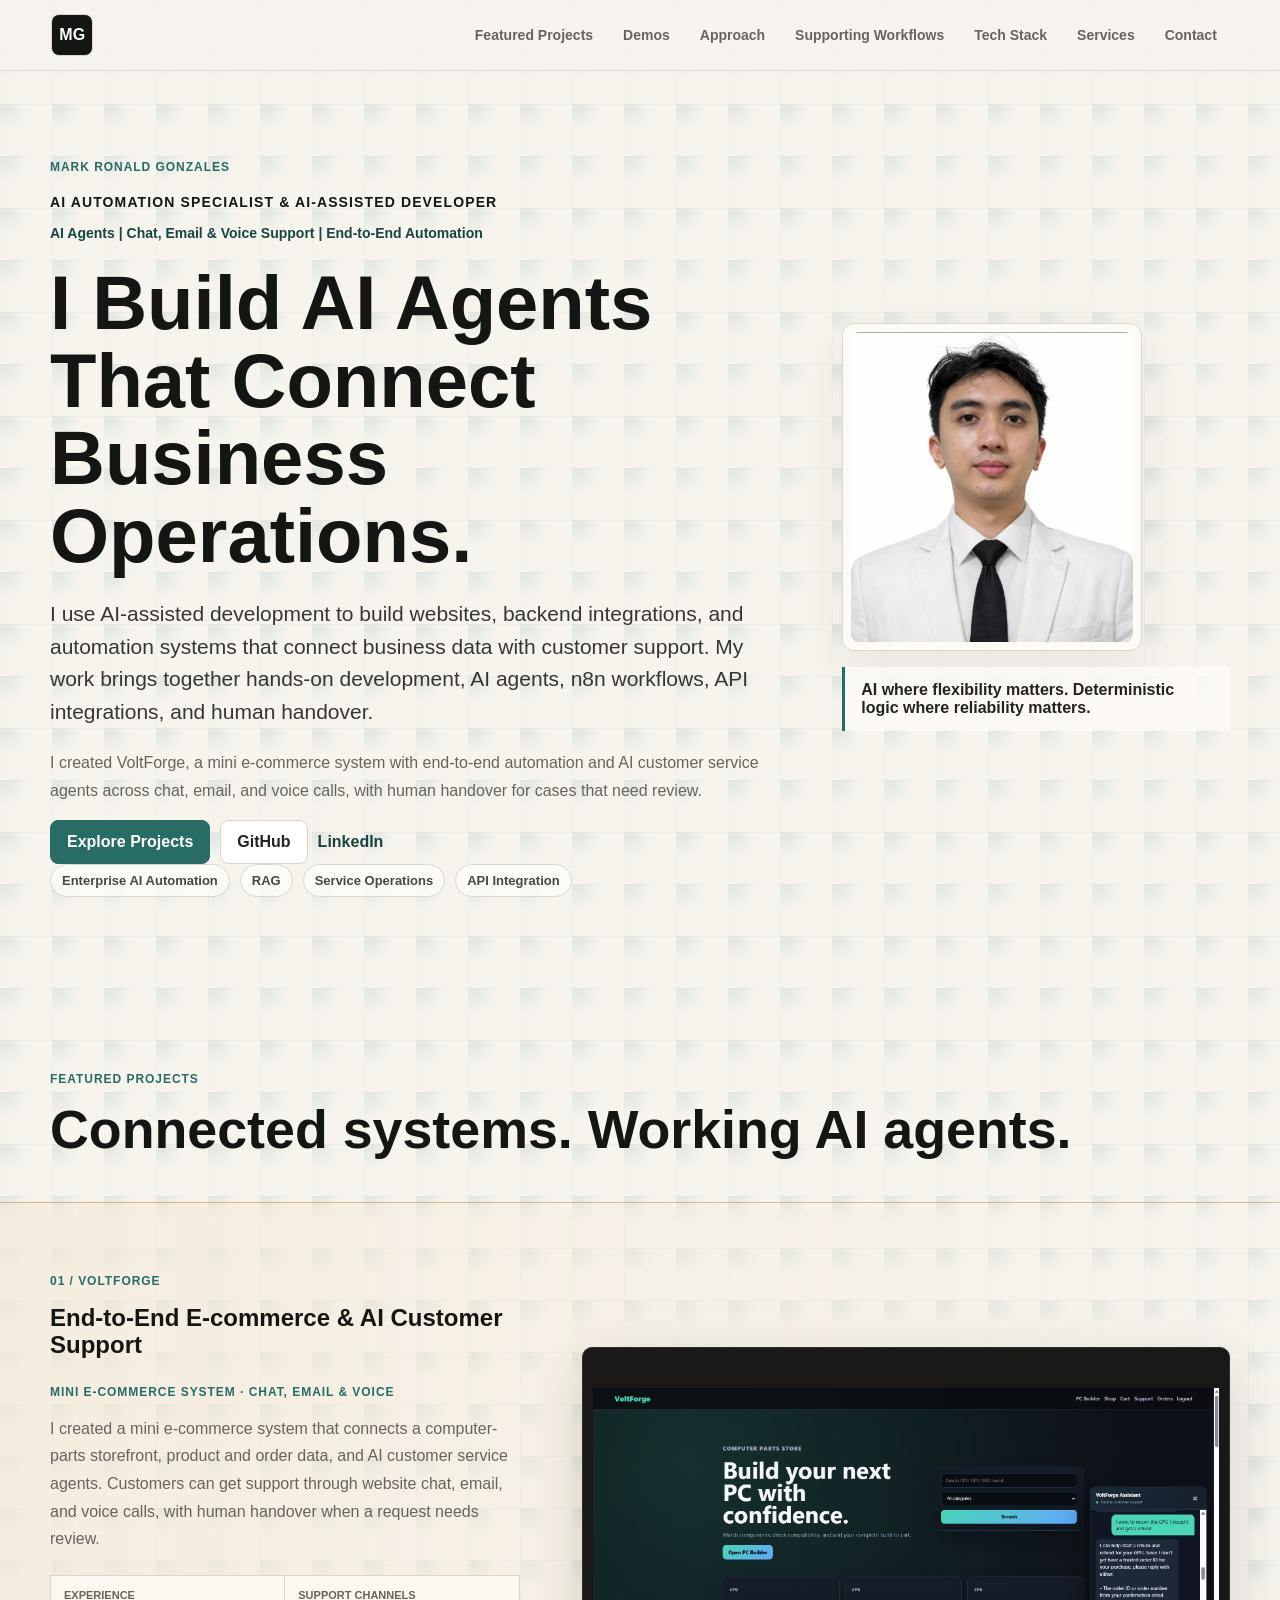
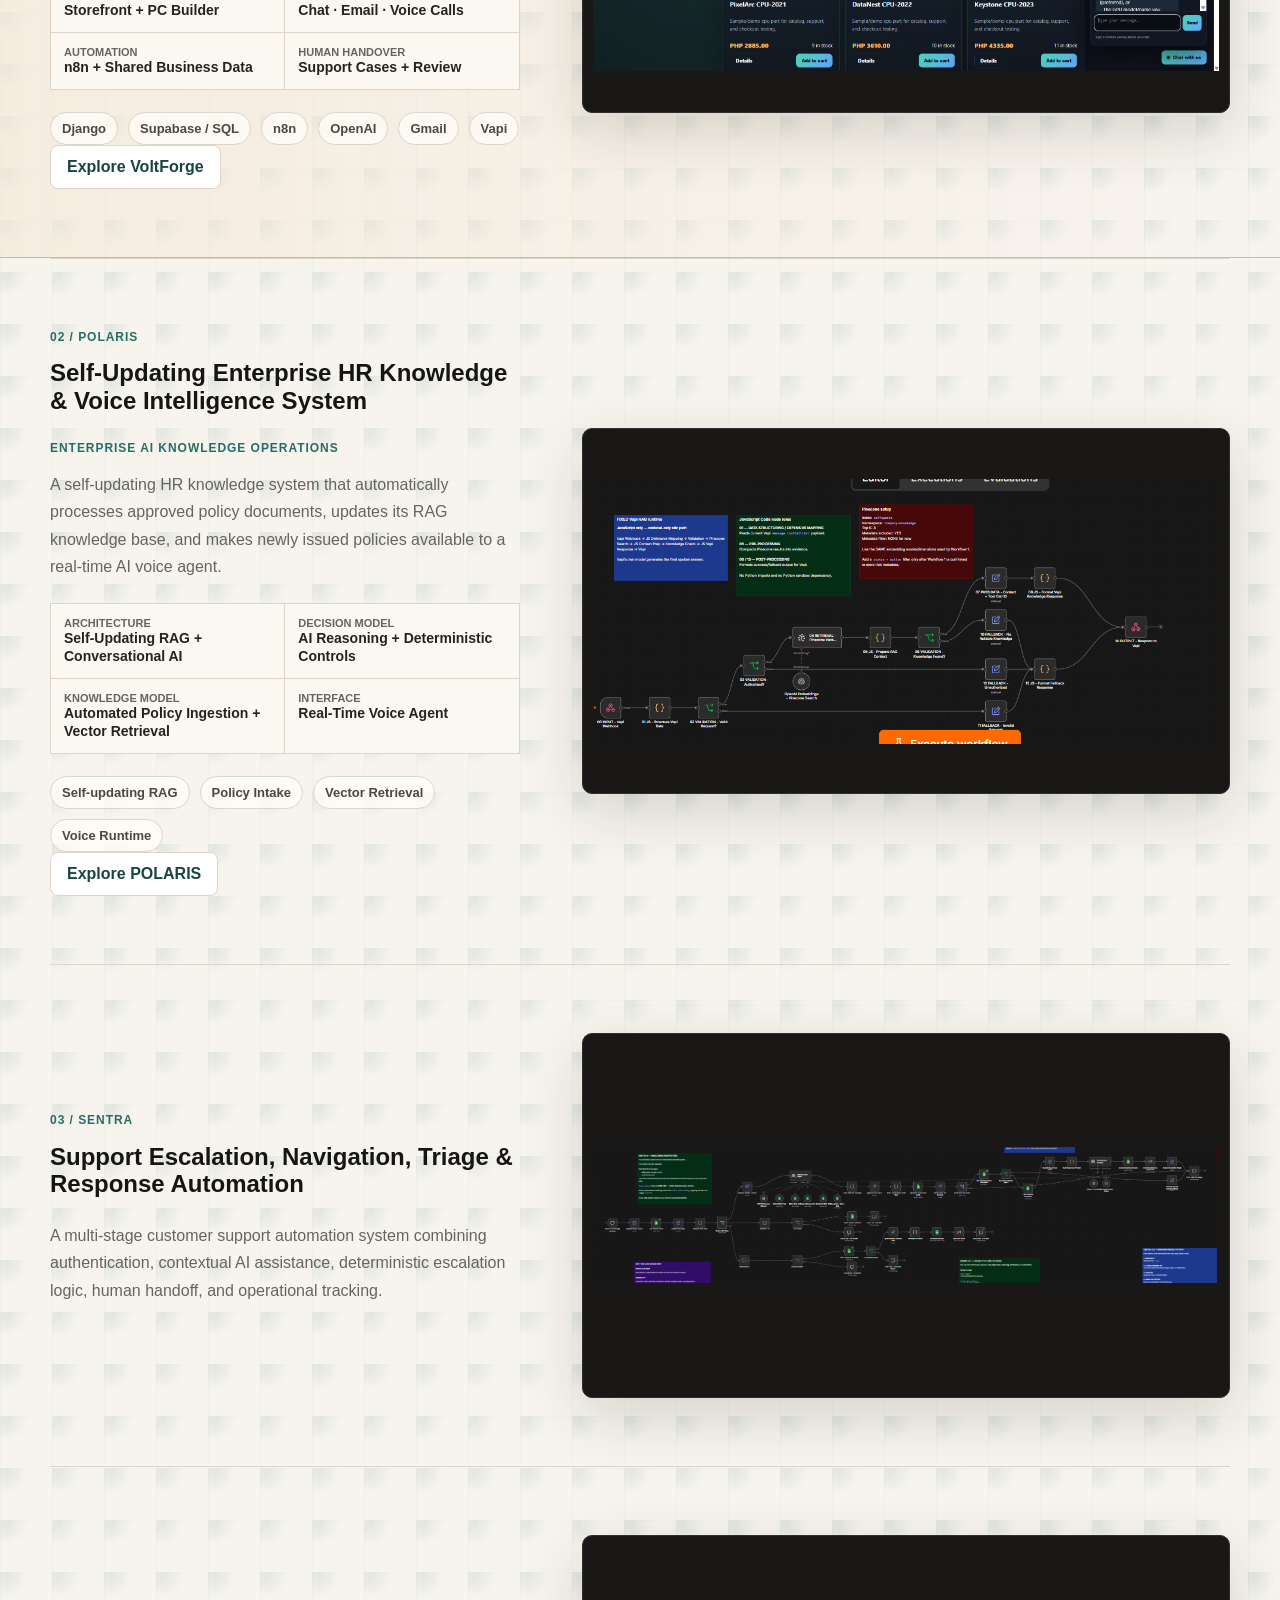
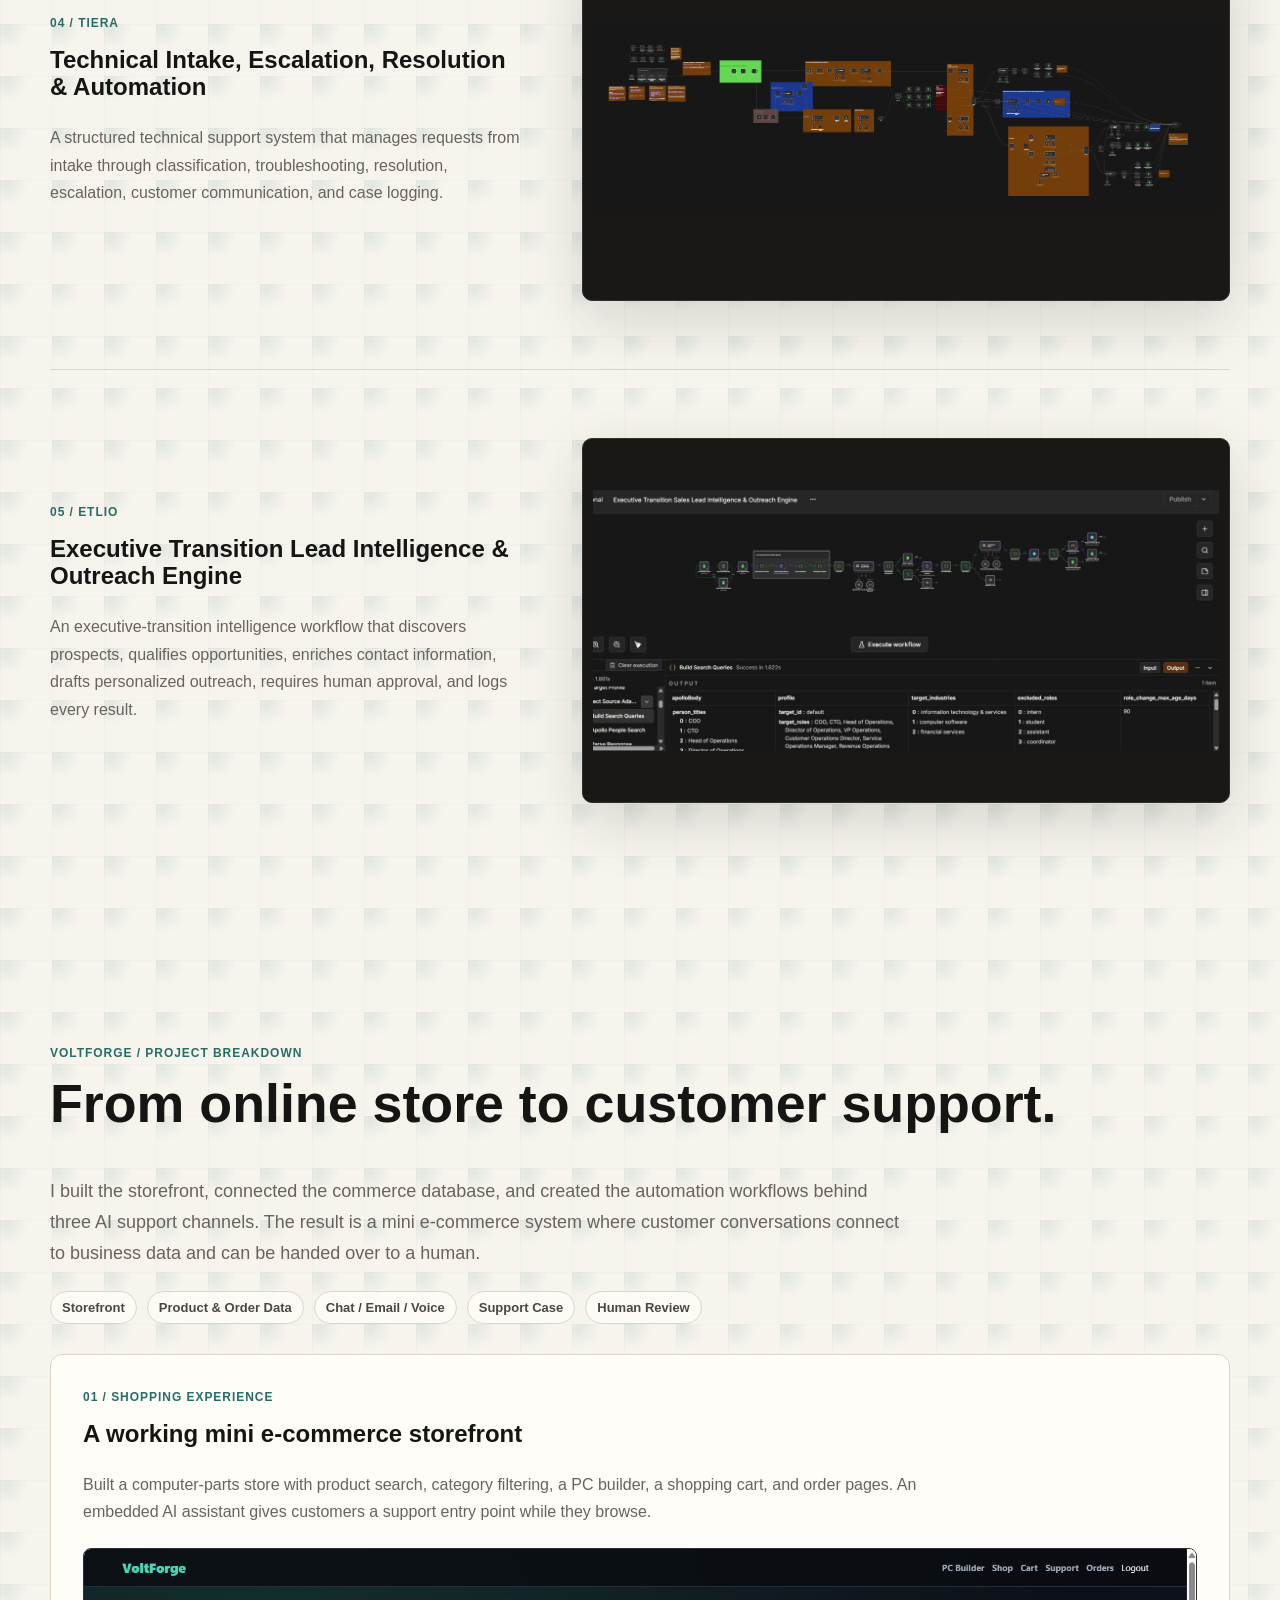
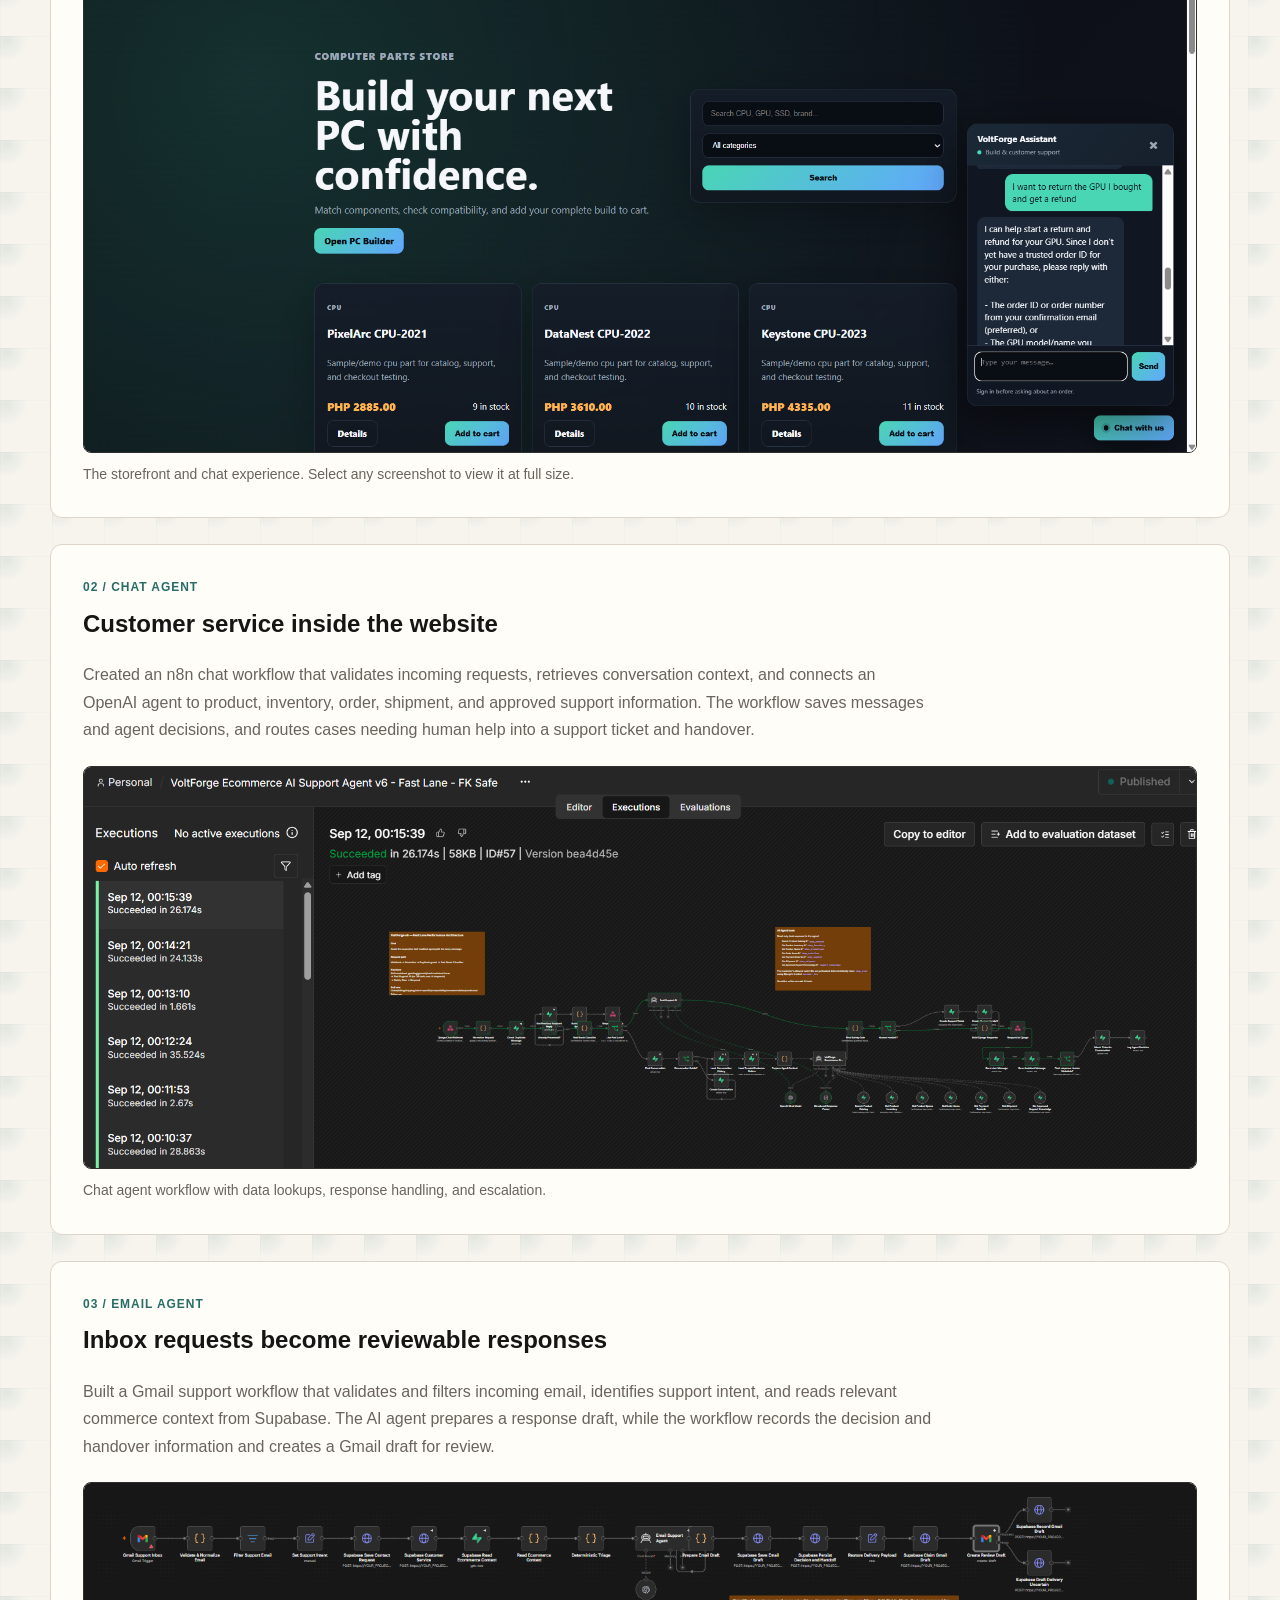
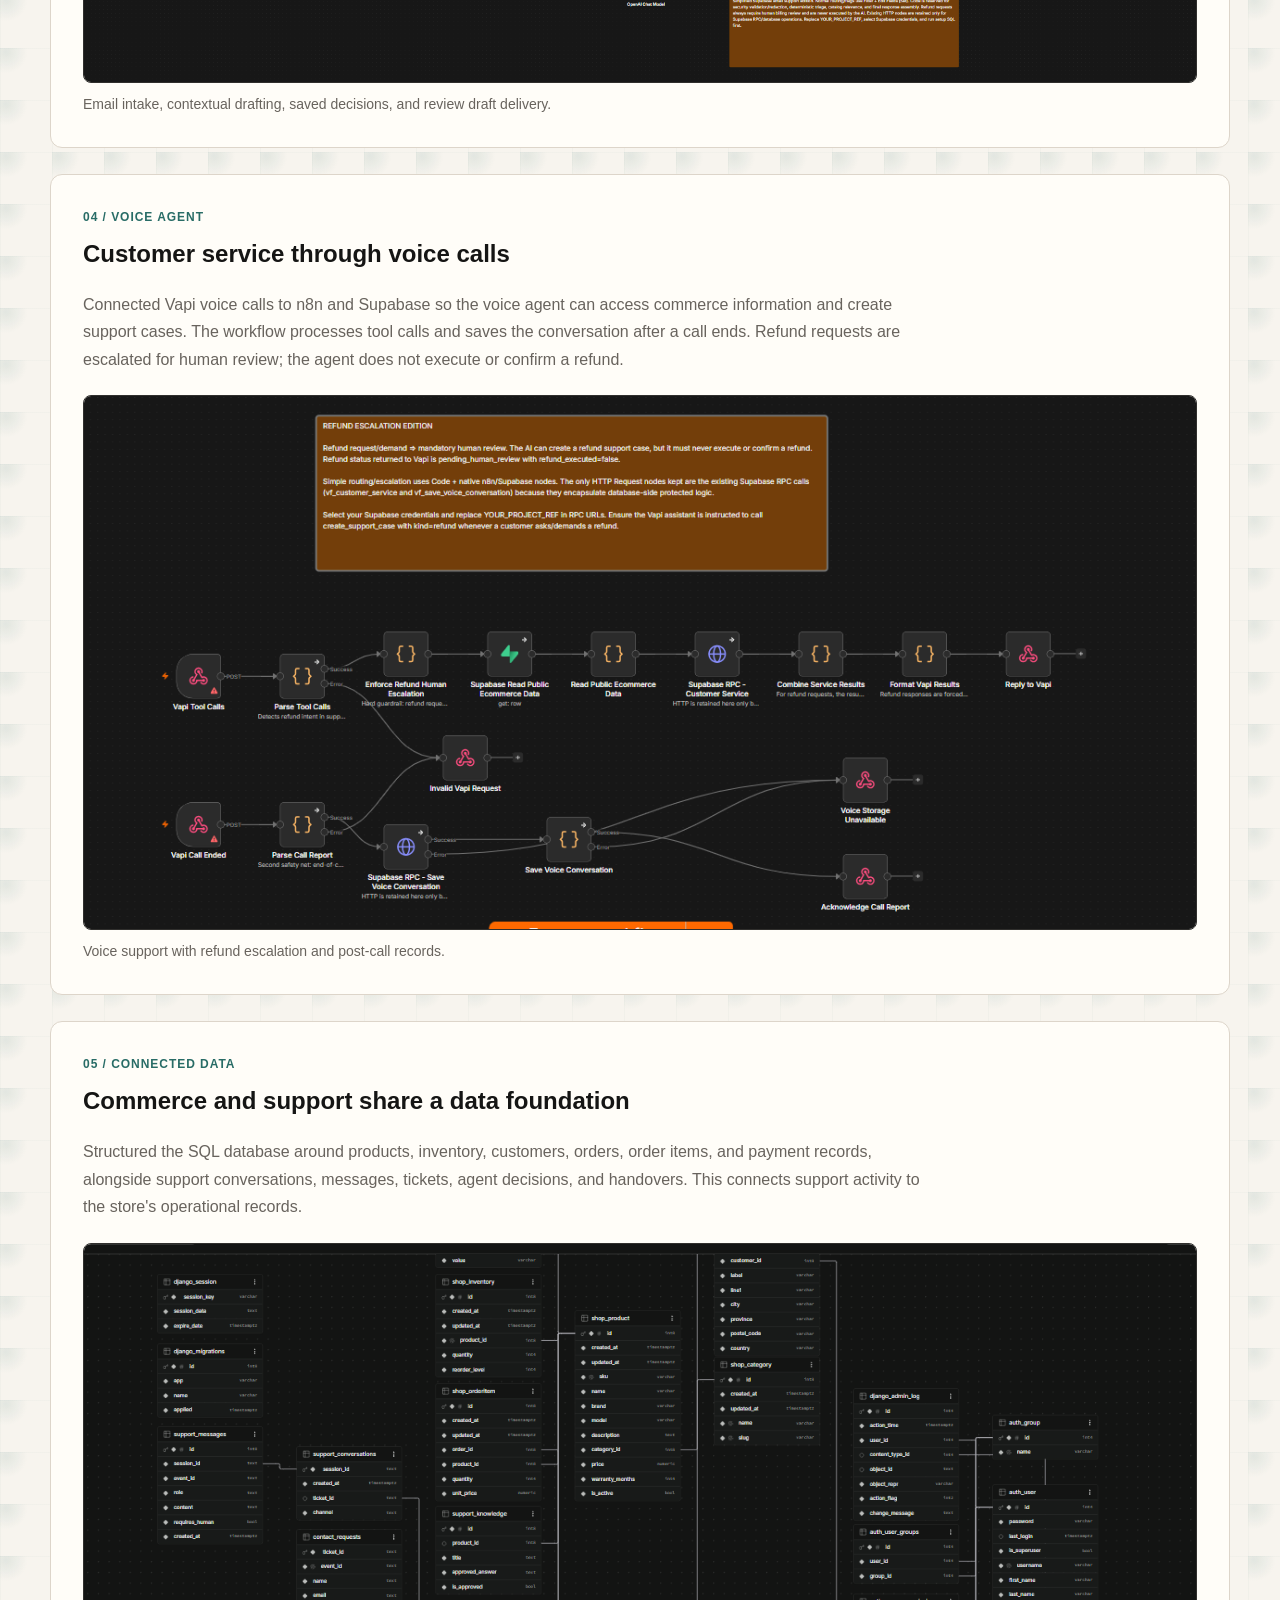
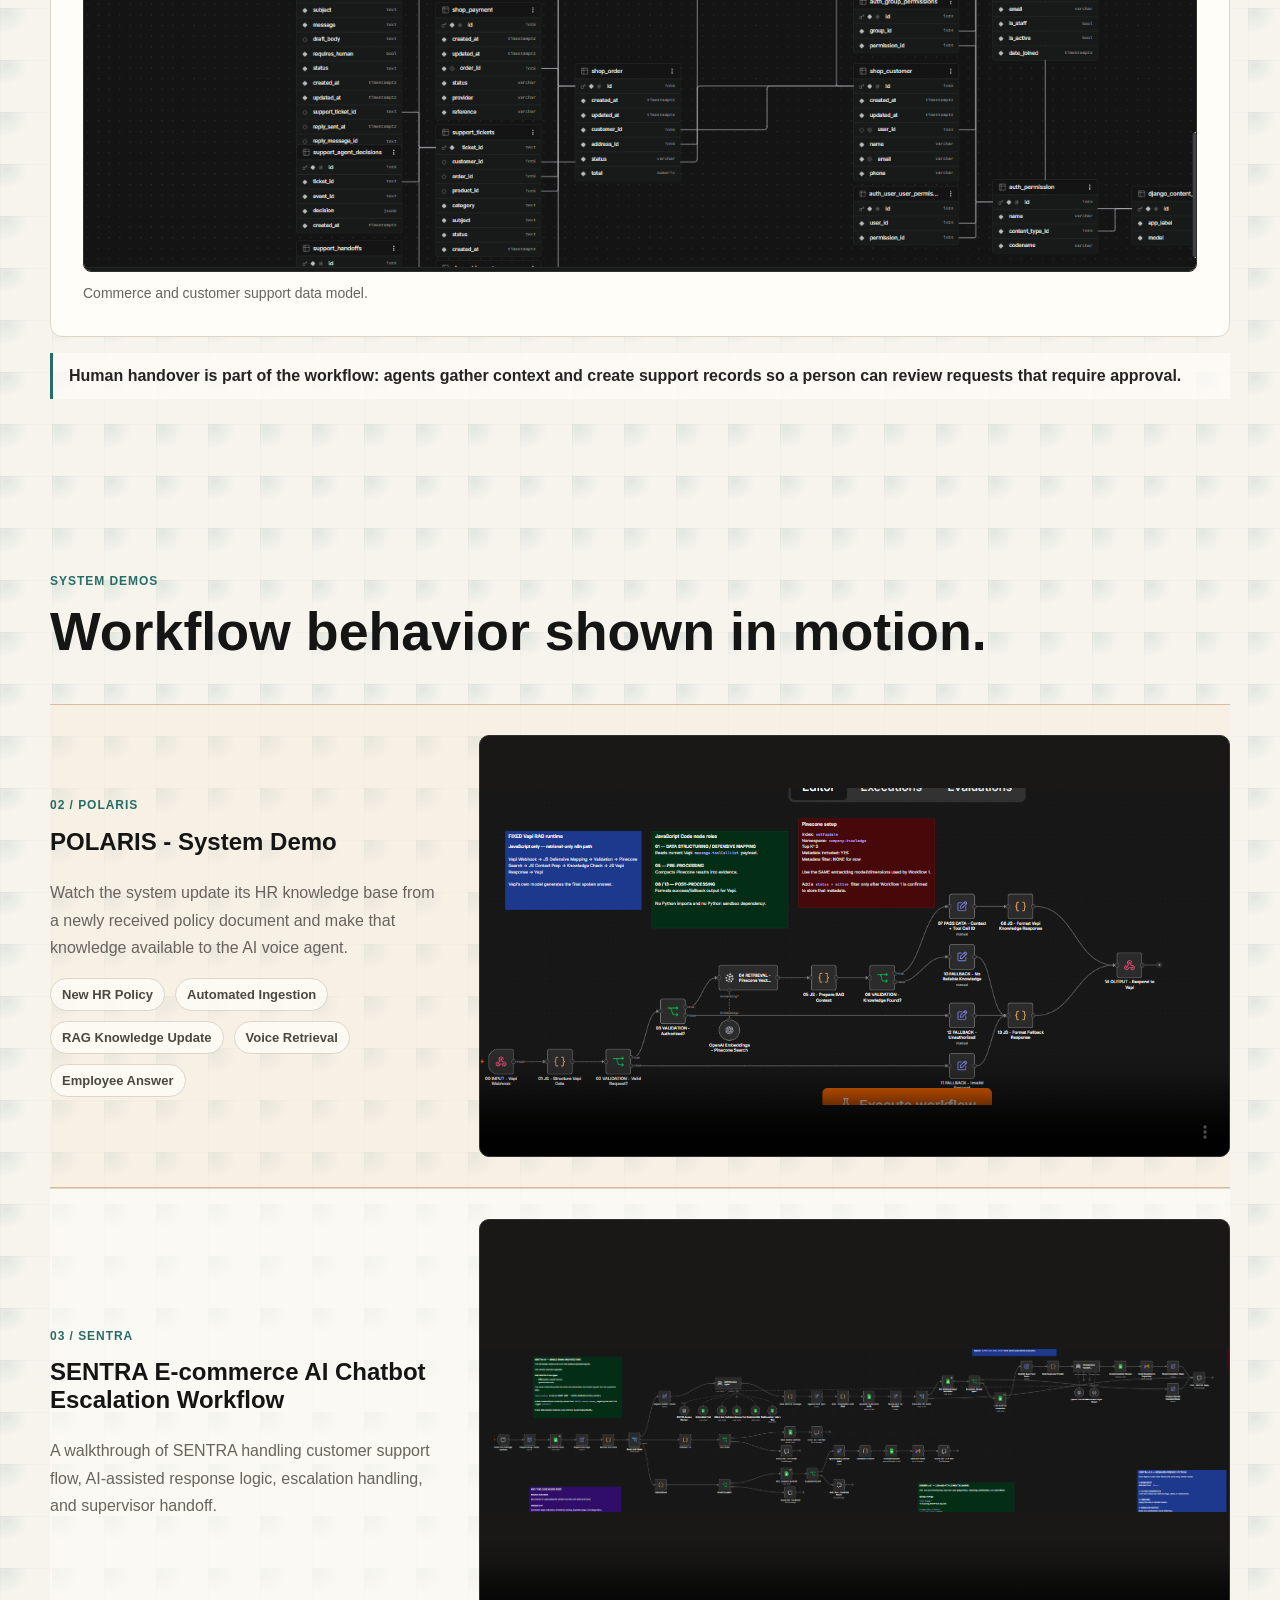
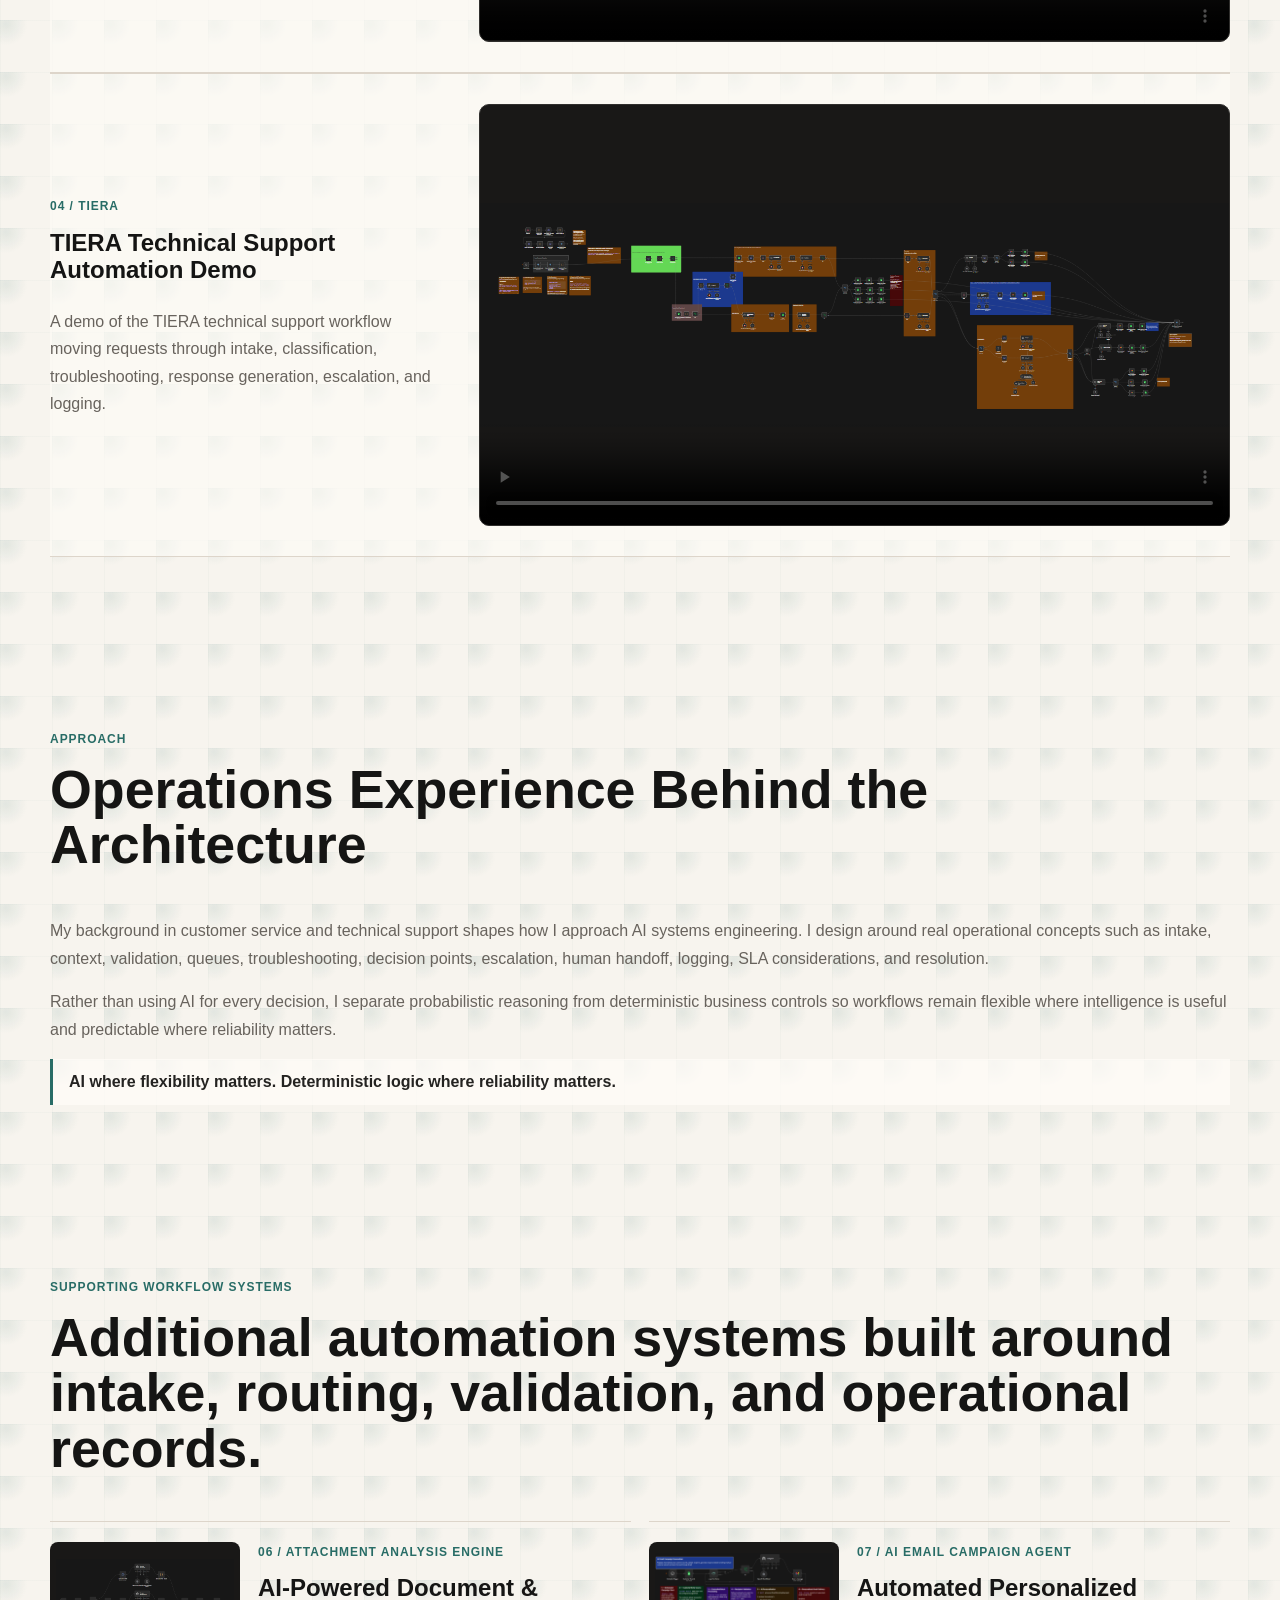
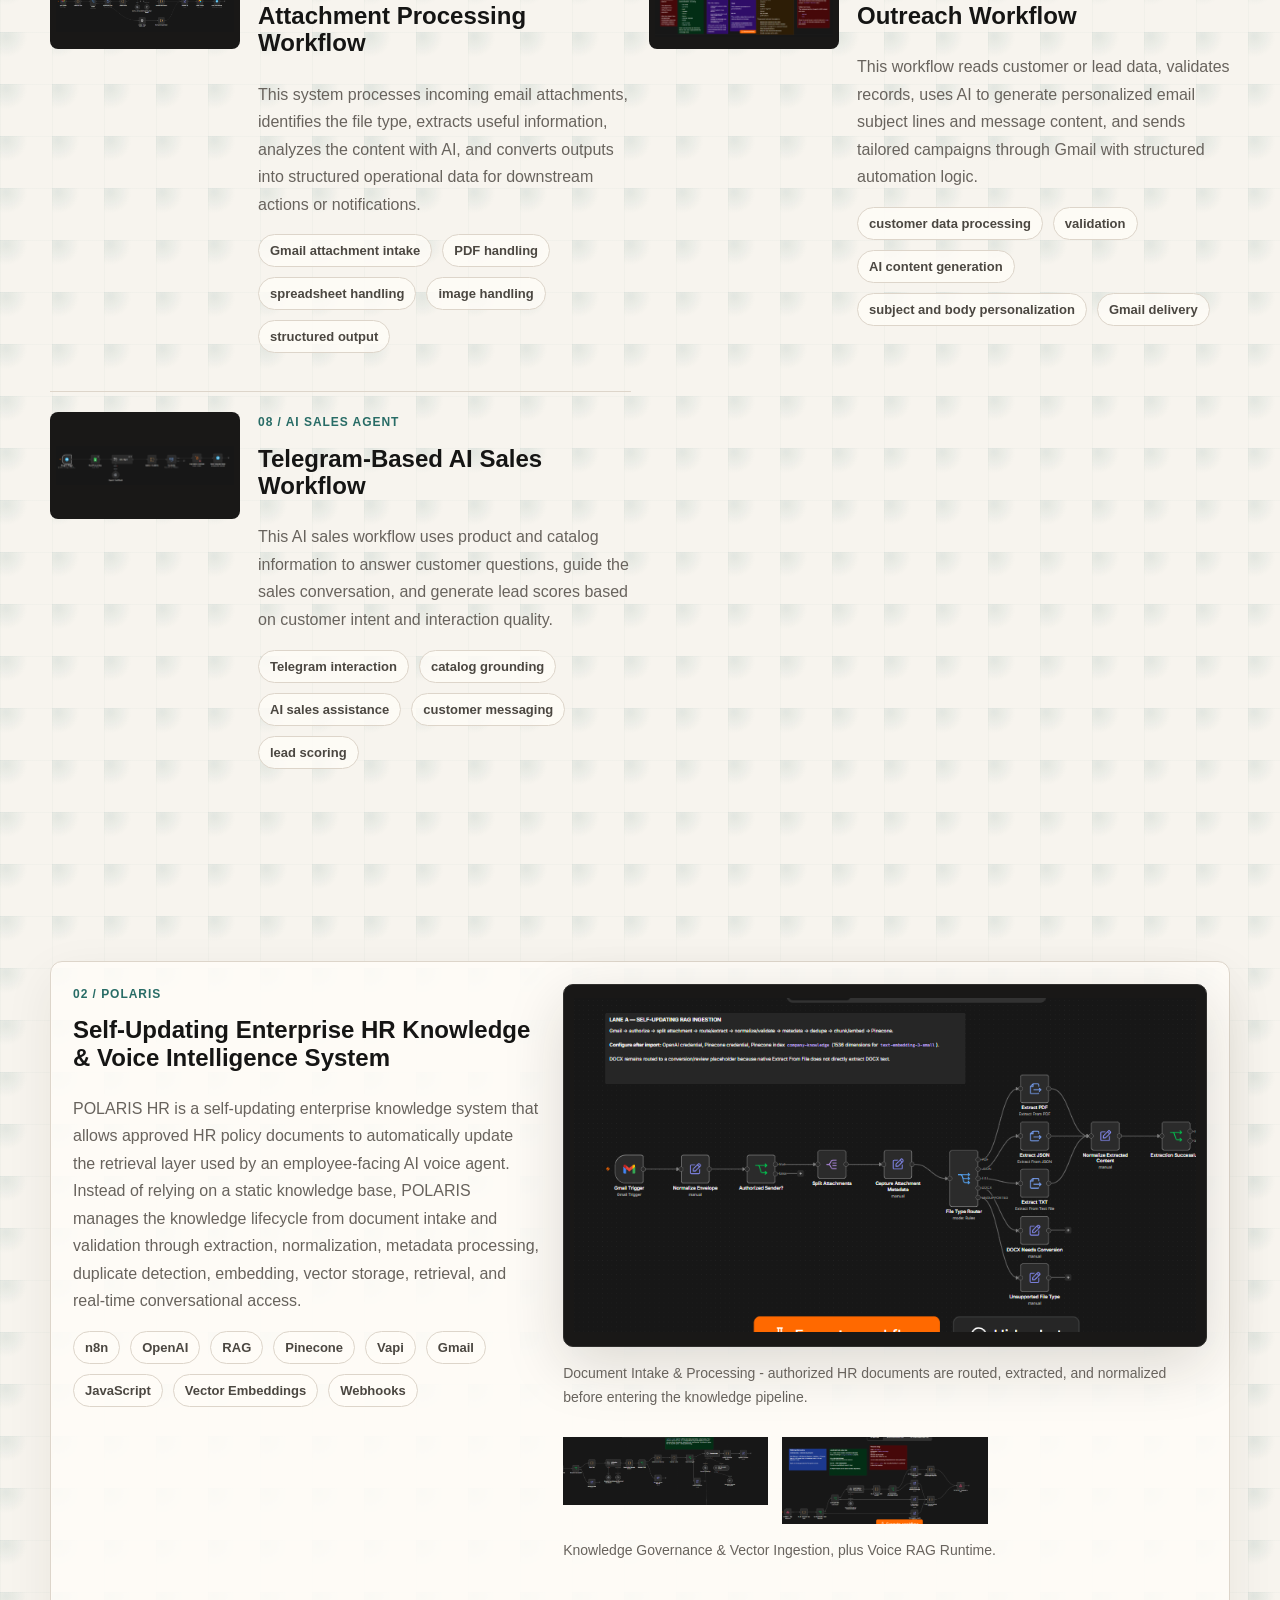
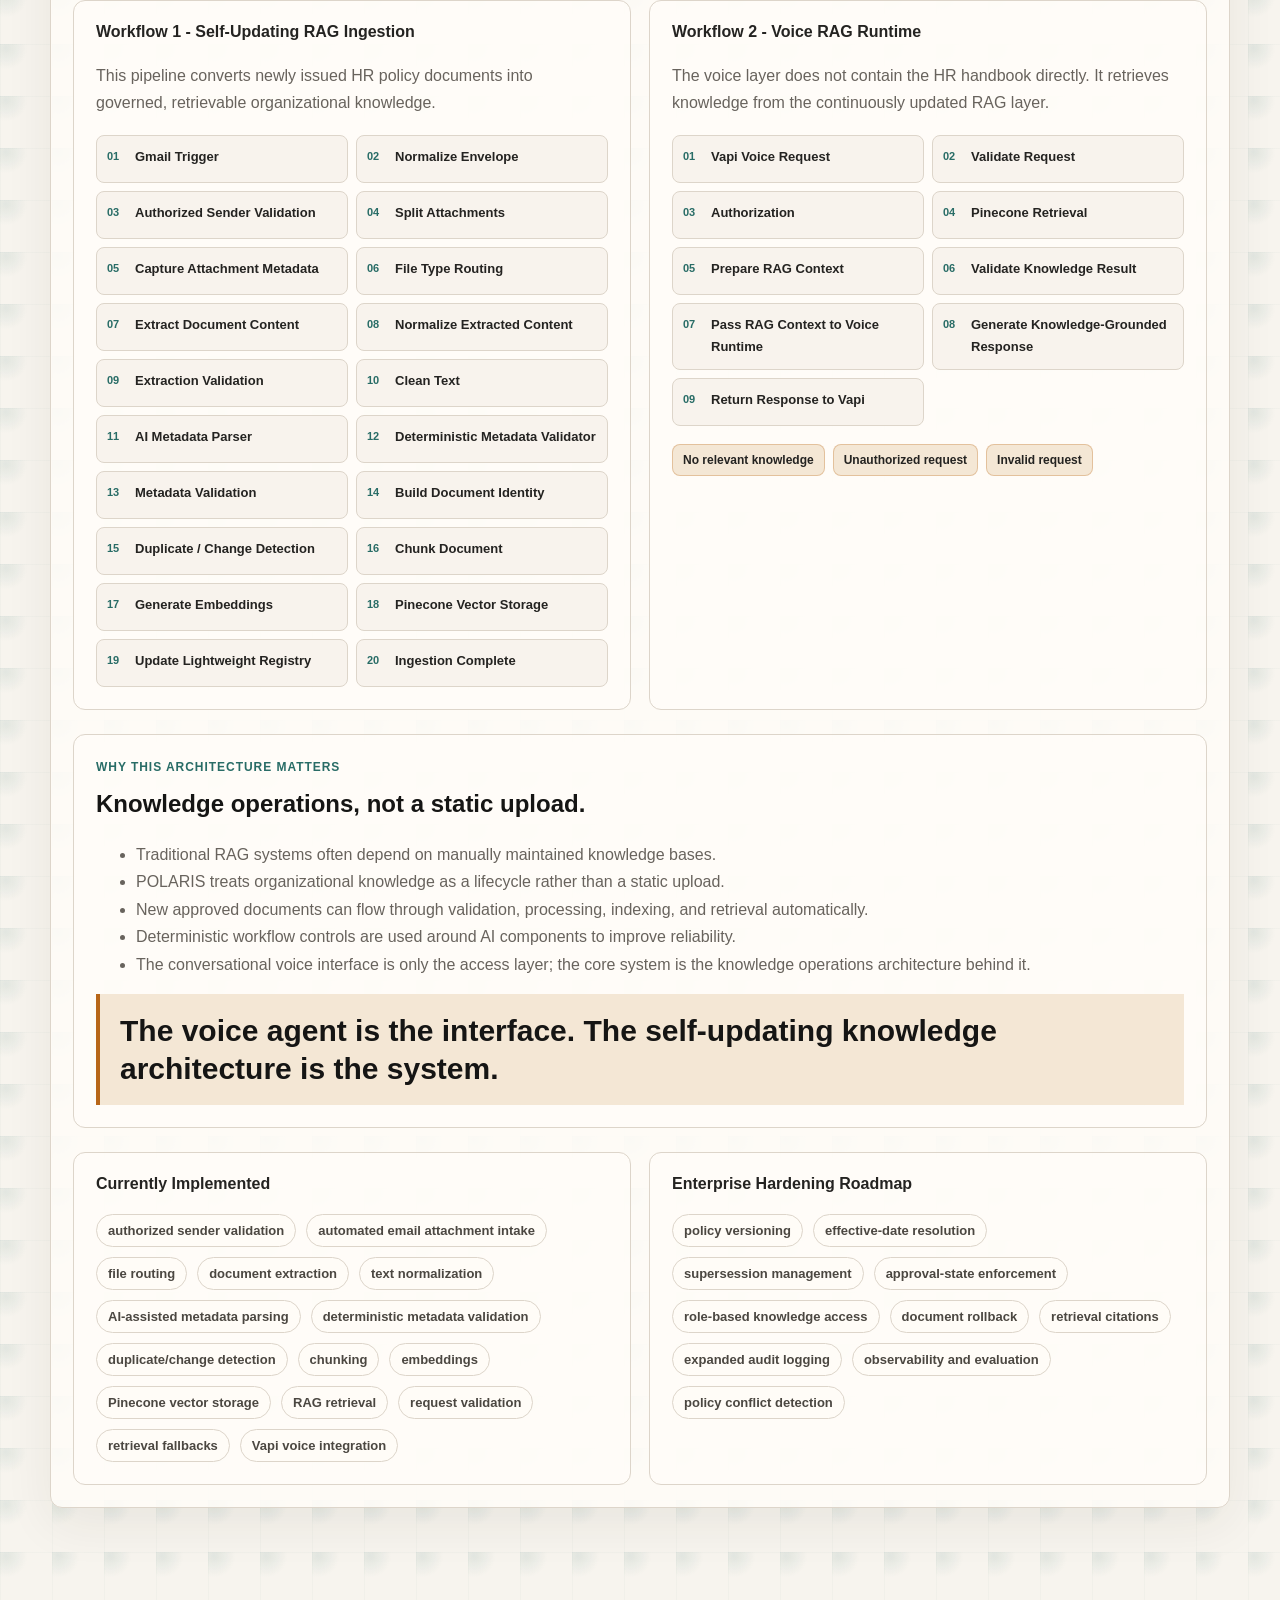
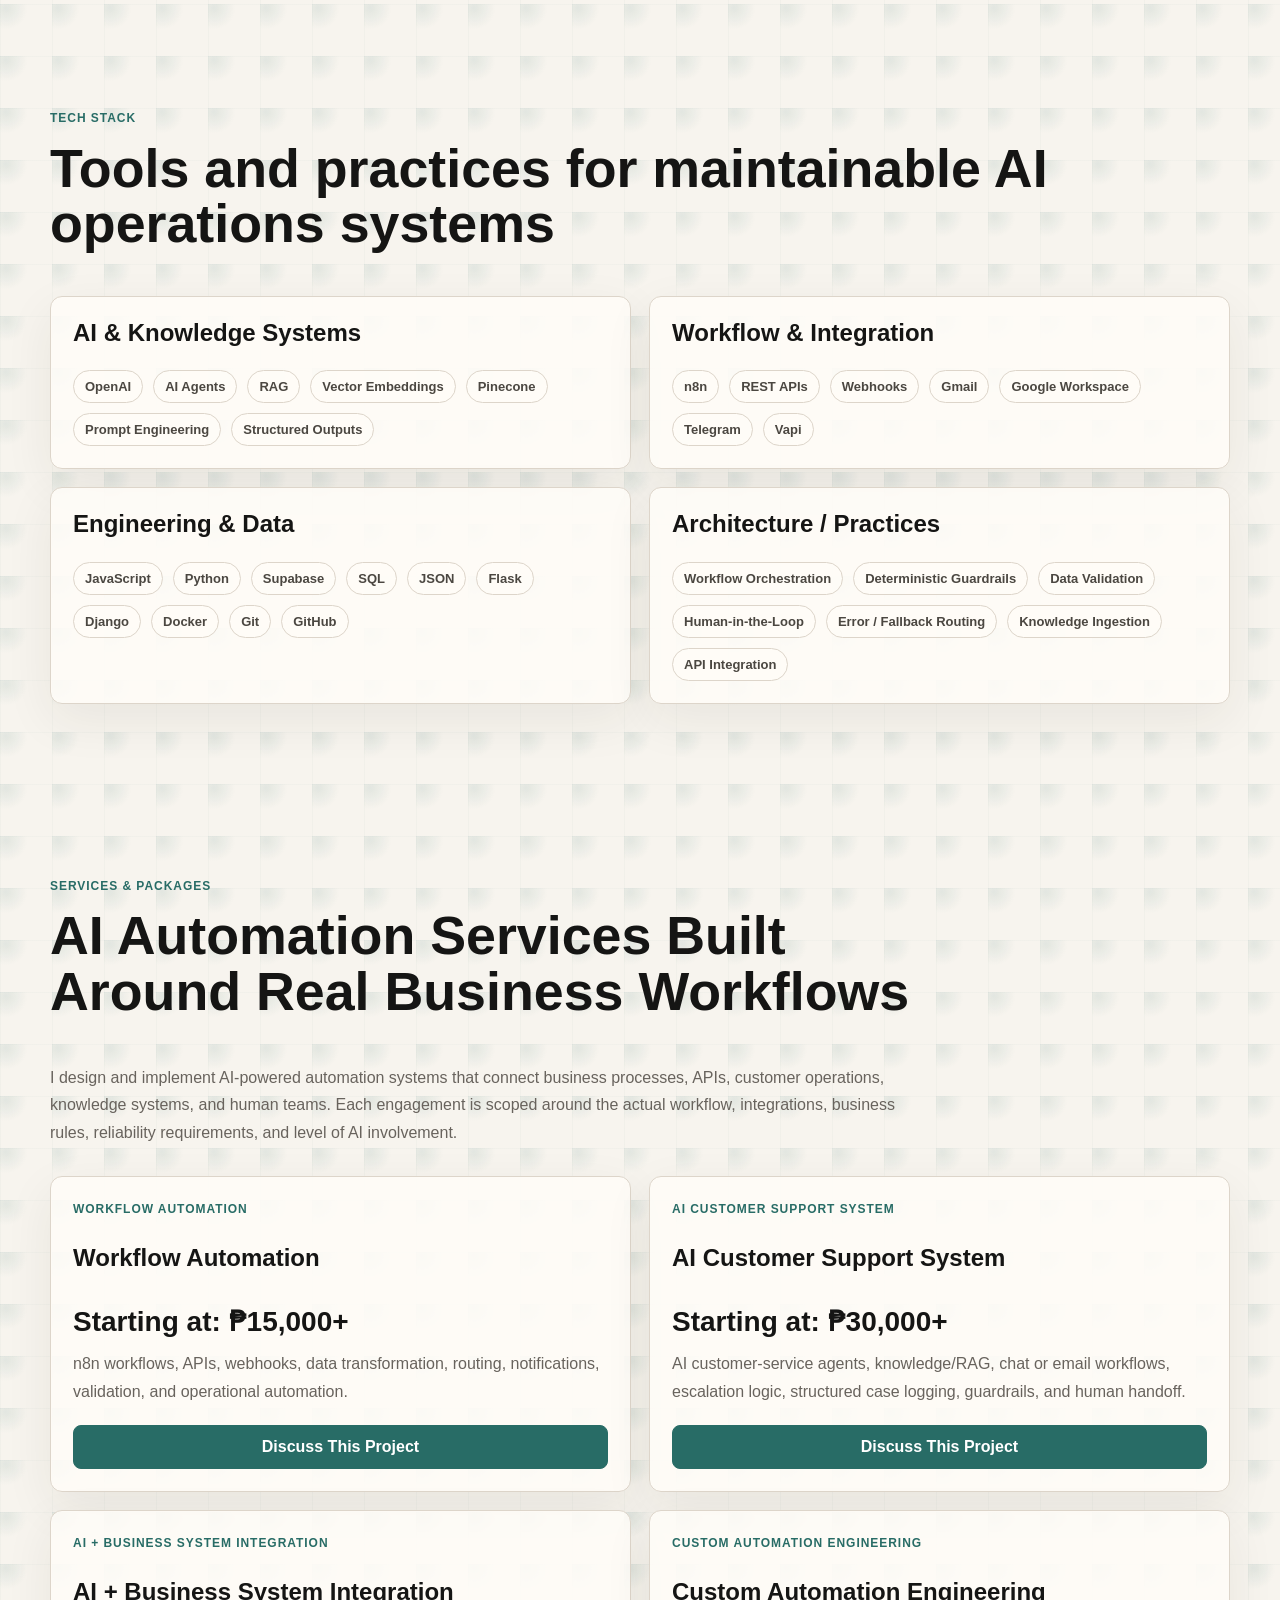
==== commit f22c0440: "Add AI-assisted developer role to portfolio" ====
--- a/index.html
+++ b/index.html
@@ -3,9 +3,9 @@
 <head>
   <meta charset="utf-8" />
   <meta name="viewport" content="width=device-width, initial-scale=1" />
-  <title>Mark Ronald Gonzales | AI Automation Specialist</title>
-  <meta name="description" content="Mark Ronald Gonzales, AI Automation Specialist. Explore end-to-end e-commerce automation, AI customer service agents for chat, email and voice, and human handover workflows." />
-  <meta property="og:title" content="Mark Ronald Gonzales | AI Automation Specialist" />
+  <title>Mark Ronald Gonzales | AI Automation Specialist &amp; AI-Assisted Developer</title>
+  <meta name="description" content="Mark Ronald Gonzales, AI Automation Specialist &amp; AI-Assisted Developer. Explore end-to-end e-commerce automation, AI customer service agents for chat, email and voice, and human handover workflows." />
+  <meta property="og:title" content="Mark Ronald Gonzales | AI Automation Specialist &amp; AI-Assisted Developer" />
   <meta property="og:description" content="End-to-end e-commerce automation, AI customer service agents for chat, email and voice, and human handover workflows." />
   <meta property="og:image" content="images/projects/polaris/Polaris3.png" />
   <style>
@@ -16,7 +16,7 @@
 <body>
   <nav class="nav"><a class="brand" href="#home">MG</a><div class="nav-links"><a href="#systems">Featured Projects</a><a href="#demos">Demos</a><a href="#approach">Approach</a><a href="#supporting">Supporting Workflows</a><a href="#tech-stack">Tech Stack</a><a href="#services">Services</a><a href="#contact">Contact</a></div></nav>
   <main>
-    <section id="home" class="hero section"><div><p class="eyebrow">Mark Ronald Gonzales</p><p class="role">AI Automation Specialist</p><p class="specialization">AI Agents | Chat, Email & Voice Support | End-to-End Automation</p><h1>I Build AI Agents That Connect Business Operations.</h1><p class="hero-text">I build AI automation systems that connect websites, business data, and customer support. My work brings together AI agents, n8n workflows, API integrations, and human handover.</p><p>I created VoltForge, a mini e-commerce system with end-to-end automation and AI customer service agents across chat, email, and voice calls, with human handover for cases that need review.</p><div class="cta-row"><a class="button primary" href="#systems">Explore Projects</a><a class="button secondary" href="https://github.com/">GitHub</a><a class="text-link" href="https://www.linkedin.com/">LinkedIn</a></div><div class="badges"><span>Enterprise AI Automation</span><span>RAG</span><span>Service Operations</span><span>API Integration</span></div></div><aside><div class="portrait-card"><img src="images/profile/mark-gonzales.jpg" alt="Mark Ronald Gonzales"></div><div class="principle">AI where flexibility matters. Deterministic logic where reliability matters.</div></aside></section>
+    <section id="home" class="hero section"><div><p class="eyebrow">Mark Ronald Gonzales</p><p class="role">AI Automation Specialist &amp; AI-Assisted Developer</p><p class="specialization">AI Agents | Chat, Email & Voice Support | End-to-End Automation</p><h1>I Build AI Agents That Connect Business Operations.</h1><p class="hero-text">I use AI-assisted development to build websites, backend integrations, and automation systems that connect business data with customer support. My work brings together hands-on development, AI agents, n8n workflows, API integrations, and human handover.</p><p>I created VoltForge, a mini e-commerce system with end-to-end automation and AI customer service agents across chat, email, and voice calls, with human handover for cases that need review.</p><div class="cta-row"><a class="button primary" href="#systems">Explore Projects</a><a class="button secondary" href="https://github.com/">GitHub</a><a class="text-link" href="https://www.linkedin.com/">LinkedIn</a></div><div class="badges"><span>Enterprise AI Automation</span><span>RAG</span><span>Service Operations</span><span>API Integration</span></div></div><aside><div class="portrait-card"><img src="images/profile/mark-gonzales.jpg" alt="Mark Ronald Gonzales"></div><div class="principle">AI where flexibility matters. Deterministic logic where reliability matters.</div></aside></section>
     <section id="systems" class="section"><p class="eyebrow">Featured Projects</p><h2>Connected systems. Working AI agents.</h2>
 
       <article class="system flagship"><div><p class="system-number">01 / VOLTFORGE</p><h3>End-to-End E-commerce & AI Customer Support</h3><p class="project-subtitle">Mini e-commerce system · Chat, Email & Voice</p><p>I created a mini e-commerce system that connects a computer-parts storefront, product and order data, and AI customer service agents. Customers can get support through website chat, email, and voice calls, with human handover when a request needs review.</p><div class="meta"><div><span>Experience</span><strong>Storefront + PC Builder</strong></div><div><span>Support Channels</span><strong>Chat · Email · Voice Calls</strong></div><div><span>Automation</span><strong>n8n + Shared Business Data</strong></div><div><span>Human Handover</span><strong>Support Cases + Review</strong></div></div><div class="tags"><span>Django</span><span>Supabase / SQL</span><span>n8n</span><span>OpenAI</span><span>Gmail</span><span>Vapi</span></div><a class="case-link" href="#case-voltforge">Explore VoltForge</a></div><a class="system-image" href="#case-voltforge"><img src="images/projects/voltforge/storefront.png" width="1919" height="867" alt="VoltForge computer-parts storefront with an AI chat assistant handling a return inquiry"></a></article>
@@ -47,7 +47,7 @@
     <section id="services" class="section"><div class="services-head"><p class="eyebrow">Services & Packages</p><h2>AI Automation Services Built Around Real Business Workflows</h2><p>I design and implement AI-powered automation systems that connect business processes, APIs, customer operations, knowledge systems, and human teams. Each engagement is scoped around the actual workflow, integrations, business rules, reliability requirements, and level of AI involvement.</p></div><div class="services-grid"><article class="service-card"><p class="price-label">Workflow Automation</p><h3>Workflow Automation</h3><strong class="service-price">Starting at: ₱15,000+</strong><p>n8n workflows, APIs, webhooks, data transformation, routing, notifications, validation, and operational automation.</p><button class="button primary" type="button" data-service="Workflow Automation — ₱15,000+">Discuss This Project</button></article><article class="service-card"><p class="price-label">AI Customer Support System</p><h3>AI Customer Support System</h3><strong class="service-price">Starting at: ₱30,000+</strong><p>AI customer-service agents, knowledge/RAG, chat or email workflows, escalation logic, structured case logging, guardrails, and human handoff.</p><button class="button primary" type="button" data-service="AI Customer Support System — ₱30,000+">Discuss This Project</button></article><article class="service-card"><p class="price-label">AI + Business System Integration</p><h3>AI + Business System Integration</h3><strong class="service-price">Starting at: ₱50,000+</strong><p>Multi-system integrations involving databases, APIs, AI models, business applications, workflow orchestration, approvals, and operational controls.</p><button class="button primary" type="button" data-service="AI + Business System Integration — ₱50,000+">Discuss This Project</button></article><article class="service-card"><p class="price-label">Custom Automation Engineering</p><h3>Custom Automation Engineering</h3><strong class="service-price">Let's Talk</strong><p>Complex or enterprise-style workflow automation requiring custom architecture, integrations, reliability controls, AI decisioning, or backend logic.</p><button class="button primary" type="button" data-service="Custom Automation Engineering">Discuss This Project</button></article></div><p class="service-note">Final pricing depends on workflow complexity, integrations, data requirements, AI usage, and deployment scope.</p></section>
     <section id="contact" class="section contact"><div><p class="eyebrow">Contact</p><h2>Let's Build Better AI-Enabled Operations</h2><p>I design AI and automation systems for operational environments including customer support, technical operations, internal knowledge management, document processing, and service workflows.</p><div class="cta-row"><a class="button secondary" href="https://www.linkedin.com/">LinkedIn</a><a class="button secondary" href="https://github.com/">GitHub</a></div></div><form class="contact-form" id="contact-form" action="https://formsubmit.co/gonzalmq4112@gmail.com" data-ajax-action="https://formsubmit.co/ajax/gonzalmq4112@gmail.com" method="POST"><input type="hidden" name="_subject" id="contact-subject" value="Portfolio Inquiry"><input type="hidden" name="_template" value="table"><input type="hidden" name="_next" value="https://markt7383-lgtm.github.io/#contact"><label>Name<input id="contact-name" name="Name" required></label><label>Email<input id="contact-email" name="Email" type="email" required></label><label>Company / Organization<input id="contact-company" name="Company"></label><label>I'm interested in<select id="contact-service" name="Selected Service" required><option value="">Select a service</option><option>Workflow Automation — ₱15,000+</option><option>AI Customer Support System — ₱30,000+</option><option>AI + Business System Integration — ₱50,000+</option><option>Custom Automation Engineering</option><option>General Inquiry</option></select></label><label>Message<textarea id="contact-message" name="Message" rows="5" required></textarea></label><p class="form-status" id="contact-status" role="status" aria-live="polite" hidden></p><button class="button primary" type="submit">Send Message</button></form></section>
   </main>
-  <footer><span>Mark Ronald Gonzales</span><span>AI Automation Specialist · AI agents, connected workflows, and customer support automation.</span></footer>
+  <footer><span>Mark Ronald Gonzales</span><span>AI Automation Specialist &amp; AI-Assisted Developer · AI agents, connected workflows, and customer support automation.</span></footer>
   <div class="success-modal" id="success-modal" role="dialog" aria-modal="true" aria-labelledby="success-title" hidden><div class="success-dialog"><h2 id="success-title">Request Submitted</h2><p>Your request has been successfully submitted.</p><button class="button primary" type="button" id="success-close">OK</button></div></div>
   <script>
     const contactForm = document.getElementById('contact-form');
